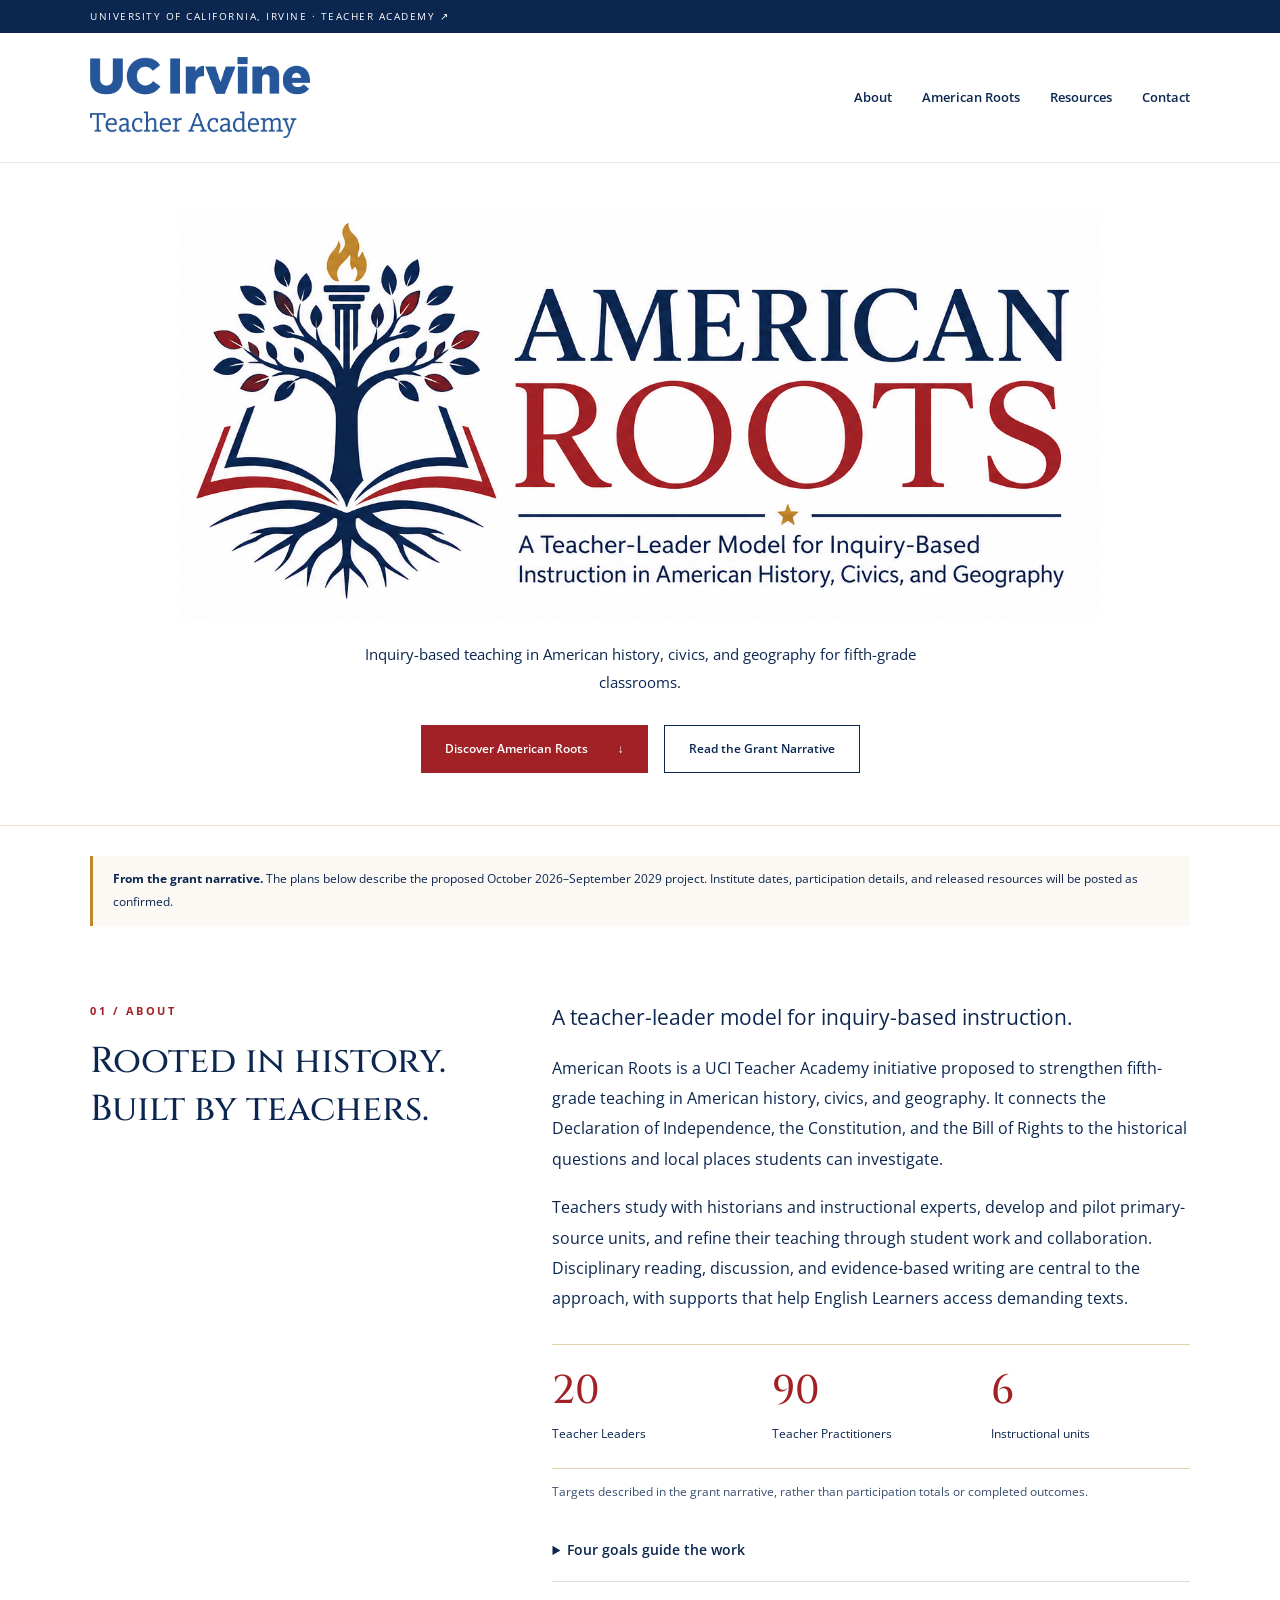
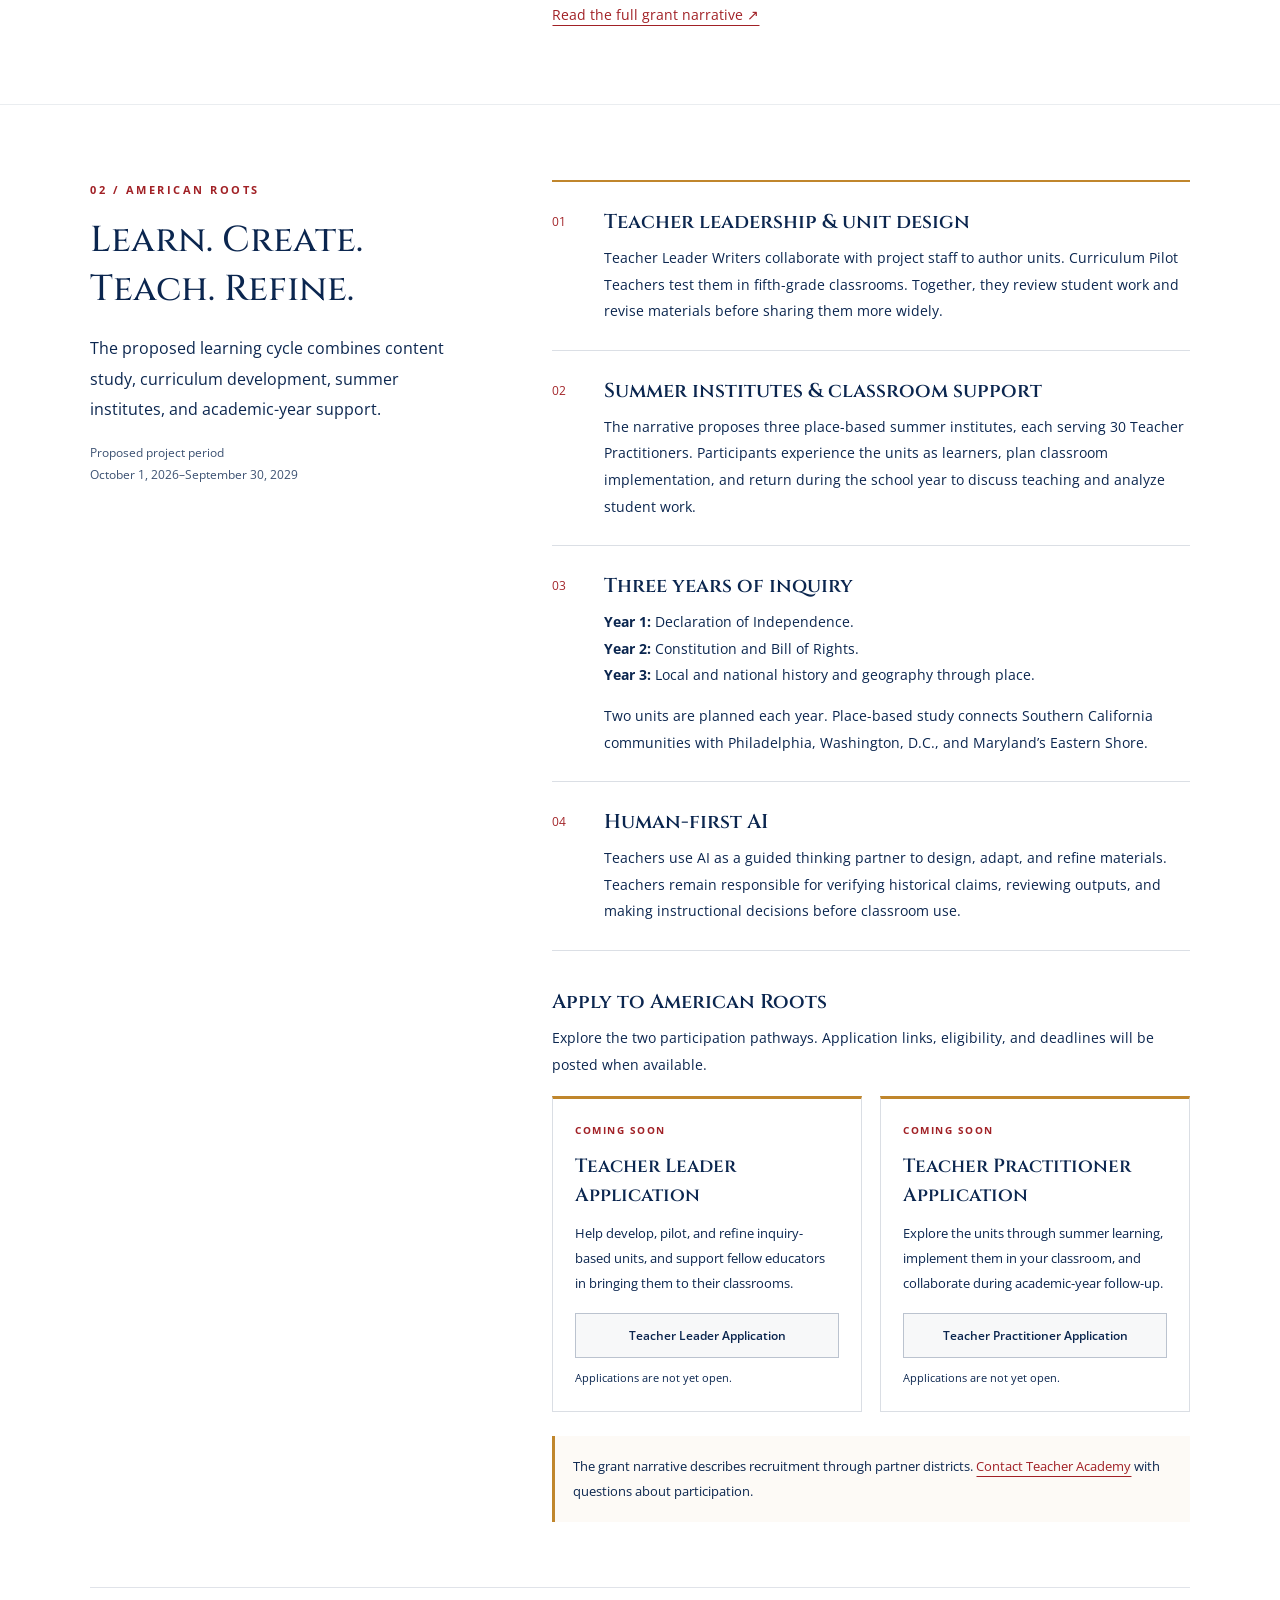
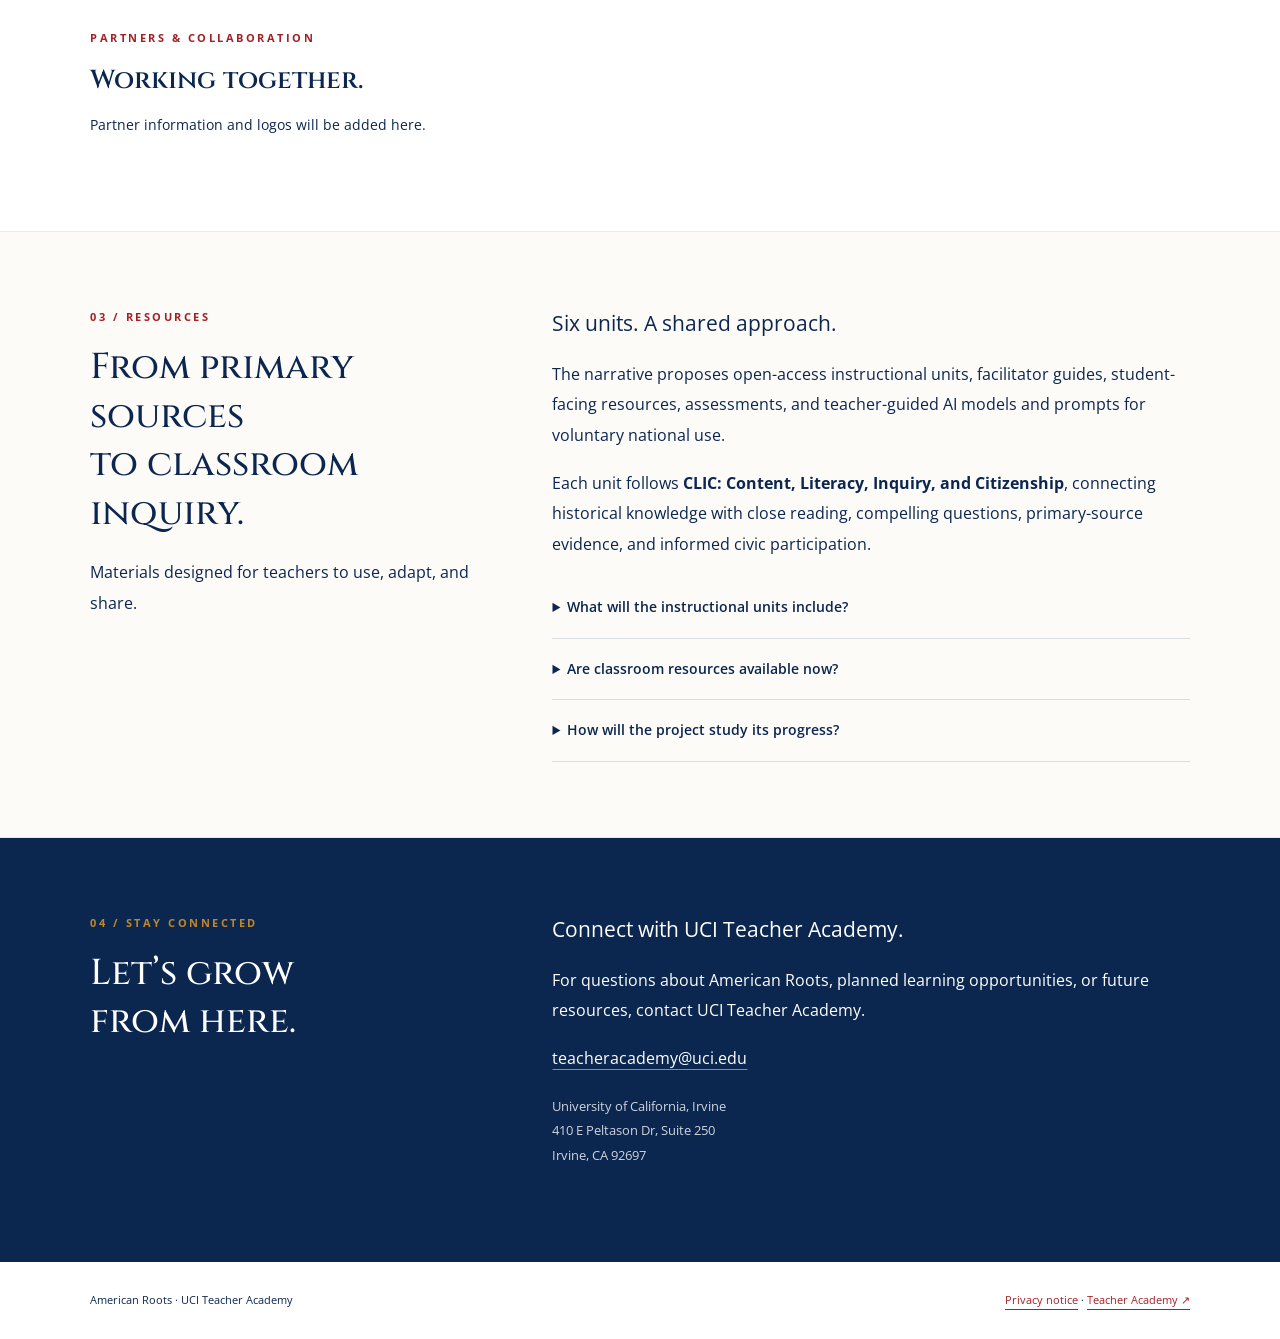
==== index.html @ db8b4ff0 "Add Teacher Leader and Teacher Practitioner application placeholders" ====
<!doctype html>
<html lang="en">
<head>
<meta charset="utf-8">
<meta name="viewport" content="width=device-width,initial-scale=1">
<meta name="description" content="American Roots: A Teacher-Leader Model for Inquiry-Based Instruction in American History, Civics, and Geography.">
<title>American Roots | UCI Teacher Academy</title>
<link rel="preconnect" href="https://fonts.googleapis.com">
<link rel="preconnect" href="https://fonts.gstatic.com" crossorigin>
<link href="https://fonts.googleapis.com/css2?family=Cinzel:wght@500;600;700&family=Open+Sans:wght@400;500;600;700&display=swap" rel="stylesheet">
<link rel="stylesheet" href="styles.css">
</head>
<body>
<a class="skip" href="#main">Skip to content</a>
<div class="institution"><div class="wrap"><a href="https://teacheracademy.uci.edu/">UNIVERSITY OF CALIFORNIA, IRVINE · TEACHER ACADEMY ↗</a></div></div>
<header><div class="wrap nav"><a class="academy-brand" href="https://teacheracademy.uci.edu/" aria-label="UC Irvine Teacher Academy home"><img src="uci-teacher-academy-logo.png" width="1258" height="463" alt="UC Irvine Teacher Academy"></a><nav aria-label="Main navigation"><a href="#about">About</a><a href="#program">American Roots</a><a href="#resources">Resources</a><a href="#contact">Contact</a></nav></div></header>
<main id="main">
<div class="hero"><div class="wrap hero-inner"><h1 class="sr-only">American Roots</h1><div class="hero-logo"><img src="american-roots-logo.png" width="1536" height="1024" alt="American Roots — A Teacher-Leader Model for Inquiry-Based Instruction in American History, Civics, and Geography" fetchpriority="high"></div><p class="hero-description">Inquiry-based teaching in American history, civics, and geography for fifth-grade classrooms.</p><div class="hero-actions"><a class="button" href="#about">Discover American Roots <span aria-hidden="true">↓</span></a><a class="button button-outline" href="american-roots-grant-narrative.pdf" target="_blank" rel="noopener" aria-label="Read the Grant Narrative (PDF, opens in a new tab)">Read the Grant Narrative</a></div></div></div>
<div class="wrap"><div class="notice"><strong>From the grant narrative.</strong> The plans below describe the proposed October 2026–September 2029 project. Institute dates, participation details, and released resources will be posted as confirmed.</div></div>
<section id="about"><div class="wrap section-grid">
<div><div class="eyebrow">01 / About</div><h2>Rooted in history.<br>Built by teachers.</h2></div>
<div><p class="lead">A teacher-leader model for inquiry-based instruction.</p>
<p>American Roots is a UCI Teacher Academy initiative proposed to strengthen fifth-grade teaching in American history, civics, and geography. It connects the Declaration of Independence, the Constitution, and the Bill of Rights to the historical questions and local places students can investigate.</p>
<p>Teachers study with historians and instructional experts, develop and pilot primary-source units, and refine their teaching through student work and collaboration. Disciplinary reading, discussion, and evidence-based writing are central to the approach, with supports that help English Learners access demanding texts.</p>
<div class="project-targets" aria-label="Proposed three-year project goals"><div><strong>20</strong><span>Teacher Leaders</span></div><div><strong>90</strong><span>Teacher Practitioners</span></div><div><strong>6</strong><span>Instructional units</span></div></div>
<p class="small-note">Targets described in the grant narrative, rather than participation totals or completed outcomes.</p>
<details><summary>Four goals guide the work</summary><ol class="goals"><li>Deepen teachers’ knowledge of founding principles and documents.</li><li>Build teachers’ capacity to direct and evaluate AI as a support for curriculum design.</li><li>Develop six inquiry-based, primary-source units for fifth-grade classrooms.</li><li>Build a sustained teacher-leader network for implementation, reflection, and improvement.</li></ol></details>
<a class="text-link" href="american-roots-grant-narrative.pdf" target="_blank" rel="noopener" aria-label="Read the full grant narrative (PDF, opens in a new tab)">Read the full grant narrative ↗</a>
</div></div></section>
<section id="program"><div class="wrap section-grid">
<div><div class="eyebrow">02 / American Roots</div><h2>Learn. Create.<br>Teach. Refine.</h2><p>The proposed learning cycle combines content study, curriculum development, summer institutes, and academic-year support.</p><p class="small-note">Proposed project period<br>October 1, 2026–September 30, 2029</p></div>
<div class="rows">
<div class="row"><span class="number">01</span><div><h3>Teacher leadership &amp; unit design</h3><p>Teacher Leader Writers collaborate with project staff to author units. Curriculum Pilot Teachers test them in fifth-grade classrooms. Together, they review student work and revise materials before sharing them more widely.</p></div></div>
<div class="row"><span class="number">02</span><div><h3>Summer institutes &amp; classroom support</h3><p>The narrative proposes three place-based summer institutes, each serving 30 Teacher Practitioners. Participants experience the units as learners, plan classroom implementation, and return during the school year to discuss teaching and analyze student work.</p></div></div>
<div class="row"><span class="number">03</span><div><h3>Three years of inquiry</h3><p><strong>Year 1:</strong> Declaration of Independence.<br><strong>Year 2:</strong> Constitution and Bill of Rights.<br><strong>Year 3:</strong> Local and national history and geography through place.</p><p class="row-followup">Two units are planned each year. Place-based study connects Southern California communities with Philadelphia, Washington, D.C., and Maryland’s Eastern Shore.</p></div></div>
<div class="row"><span class="number">04</span><div><h3>Human-first AI</h3><p>Teachers use AI as a guided thinking partner to design, adapt, and refine materials. Teachers remain responsible for verifying historical claims, reviewing outputs, and making instructional decisions before classroom use.</p></div></div>
<div class="applications" aria-labelledby="applications-heading">
<h3 id="applications-heading">Apply to American Roots</h3>
<p class="applications-intro">Explore the two participation pathways. Application links, eligibility, and deadlines will be posted when available.</p>
<div class="application-grid">
<article class="application-card"><span class="application-status">Coming soon</span><h4>Teacher Leader Application</h4><p>Help develop, pilot, and refine inquiry-based units, and support fellow educators in bringing them to their classrooms.</p><button type="button" disabled>Teacher Leader Application</button><p class="application-note">Applications are not yet open.</p></article>
<article class="application-card"><span class="application-status">Coming soon</span><h4>Teacher Practitioner Application</h4><p>Explore the units through summer learning, implement them in your classroom, and collaborate during academic-year follow-up.</p><button type="button" disabled>Teacher Practitioner Application</button><p class="application-note">Applications are not yet open.</p></article>
</div><p class="participation-note">The grant narrative describes recruitment through partner districts. <a href="#contact">Contact Teacher Academy</a> with questions about participation.</p>
</div>
</div></div>
<div class="wrap team-area"><div class="eyebrow">Partners &amp; Collaboration</div><h3>Working together.</h3><p class="team-intro">Partner information and logos will be added here.</p></div>
</section>
<section id="resources" class="resources"><div class="wrap section-grid">
<div><div class="eyebrow">03 / Resources</div><h2>From primary sources<br>to classroom inquiry.</h2><p>Materials designed for teachers to use, adapt, and share.</p></div>
<div><p class="lead">Six units. A shared approach.</p><p>The narrative proposes open-access instructional units, facilitator guides, student-facing resources, assessments, and teacher-guided AI models and prompts for voluntary national use.</p><p>Each unit follows <strong>CLIC: Content, Literacy, Inquiry, and Citizenship</strong>, connecting historical knowledge with close reading, compelling questions, primary-source evidence, and informed civic participation.</p>
<details><summary>What will the instructional units include?</summary><p>Units are planned to combine founding documents, maps, literature, and other primary sources. Students investigate essential questions and develop evidence-based arguments. Classroom piloting and student-work review will inform revisions before release.</p></details>
<details><summary>Are classroom resources available now?</summary><p>American Roots units and facilitator materials have not been posted on this website yet. The <a href="american-roots-grant-narrative.pdf" target="_blank" rel="noopener">grant narrative (PDF, opens in a new tab)</a> describes the planned materials and their development.</p></details>
<details><summary>How will the project study its progress?</summary><p>The proposed evaluation combines teacher content-knowledge assessments, curriculum reviews, student-work analysis, implementation documentation, and teacher reflections. Findings are intended to guide improvements across each annual cycle.</p></details>
</div></div></section>
<section id="contact" class="contact"><div class="wrap section-grid"><div><div class="eyebrow">04 / Stay connected</div><h2>Let’s grow<br>from here.</h2></div><div><p class="lead">Connect with UCI Teacher Academy.</p><p>For questions about American Roots, planned learning opportunities, or future resources, contact UCI Teacher Academy.</p><a href="mailto:teacheracademy@uci.edu">teacheracademy@uci.edu</a><p class="address">University of California, Irvine<br>410 E Peltason Dr, Suite 250<br>Irvine, CA 92697</p></div></div></section>
</main><footer><div class="wrap footer-row"><span>American Roots · UCI Teacher Academy</span><span><a href="https://uci.edu/privacy/index.php">Privacy notice</a> · <a href="https://teacheracademy.uci.edu/">Teacher Academy ↗</a></span></div></footer>
</body></html>
---- styles.css ----
:root {
  --navy: #0b264f;
  --crimson: #a12126;
  --gold: #c0862c;
  --white: #fff;
  --serif: 'Cinzel', Georgia, serif;
  --sans: 'Open Sans', 'Segoe UI', sans-serif;
}
* { box-sizing: border-box; }
html { scroll-behavior: smooth; scroll-padding-top: 24px; }
body { margin: 0; color: var(--navy); background: var(--white); font: 16px/1.9 var(--sans); }
a { color: var(--crimson); text-underline-offset: 5px; }
a:hover { text-decoration-thickness: 2px; }
a:focus-visible, summary:focus-visible { outline: 3px solid var(--gold); outline-offset: 5px; }
.skip { position: absolute; top: -100px; padding: 12px; background: white; z-index: 10; }
.skip:focus { top: 0; }
.wrap { width: min(1100px, calc(100% - 64px)); margin: auto; }
.institution { background: var(--navy); padding: 7px 0; font-size: 10px; letter-spacing: 1.5px; }
.institution a { color: white; text-decoration: none; }
header { border-bottom: 1px solid #0b264f1a; }
.nav { display: flex; justify-content: space-between; align-items: center; gap: 36px; padding: 24px 0; }
.brand { font: 600 25px/1.25 var(--serif); text-decoration: none; color: var(--navy); }
.brand span { display: block; font: 11px/2 var(--sans); letter-spacing: 2px; text-transform: uppercase; }
nav { display: flex; gap: 30px; }
nav a { color: var(--navy); text-decoration: none; font-size: 13px; font-weight: 600; }
nav a:hover { color: var(--crimson); }
.hero { border-bottom: 1px solid #c0862c40; background: linear-gradient(180deg, white 55%, #c0862c09); }
.hero-inner { text-align: center; padding: 32px 0 52px; }
.eyebrow { color: var(--crimson); font-size: 11px; letter-spacing: 2.5px; text-transform: uppercase; font-weight: 700; }
h1 { font: 500 clamp(40px, 6vw, 76px)/1.2 var(--serif); letter-spacing: 1px; margin: 20px 0; }
.hero-rule { width: 75px; height: 3px; background: var(--gold); margin: 25px auto; }
.intro { font: italic 28px/1.4 Georgia, serif; color: var(--crimson); margin: 0 0 14px; }
.hero-description { font-size: 15px; margin: 0 auto; max-width: 560px; }
.button { display: inline-flex; align-items: center; gap: 30px; margin-top: 28px; padding: 12px 24px; background: var(--crimson); color: white; text-decoration: none; font-size: 12px; font-weight: 600; }
.button:hover { background: var(--navy); }
.notice { border-left: 3px solid var(--gold); background: #c0862c0c; padding: 12px 20px; font-size: 12px; margin: 30px 0 0; }
section { padding: 75px 0; border-bottom: 1px solid #0b264f15; }
.section-grid { display: grid; grid-template-columns: .9fr 1.5fr; gap: 80px; }
h2 { font: 500 36px/1.35 var(--serif); margin: 15px 0 20px; }
h3 { font: 600 20px/1.5 var(--serif); margin: 0 0 8px; }
p { margin: 0 0 18px; }
.lead { font-size: 21px; line-height: 1.6; }
.muted { opacity: .8; }
.rows { border-top: 2px solid var(--gold); }
.row { display: grid; grid-template-columns: 32px 1fr; gap: 20px; padding: 25px 0; border-bottom: 1px solid #0b264f25; }
.number { color: var(--crimson); font-size: 12px; padding-top: 4px; }
.row p { margin: 0; font-size: 14px; }
.resources { background: #c0862c08; }
details { border-bottom: 1px solid #0b264f25; padding: 17px 0; }
summary { cursor: pointer; font-size: 14px; font-weight: 600; }
details p { font-size: 14px; margin: 14px 0 0; }
.contact { background: var(--navy); color: white; }
.contact .eyebrow { color: var(--gold); }
.contact a { color: white; text-decoration-color: var(--gold); }
.address { margin-top: 20px; font-size: 13px; opacity: .8; }
footer { padding: 28px 0; font-size: 11px; }
.footer-row { display: flex; justify-content: space-between; gap: 20px; }
@media (max-width: 760px) {
  .wrap { width: calc(100% - 36px); }
  .nav { flex-direction: column; align-items: flex-start; gap: 20px; padding: 20px 0; }
  nav { gap: 20px; flex-wrap: wrap; }
  nav a { font-size: 12px; }
  .hero-inner { padding: 28px 0 38px; }
  h1 { font-size: clamp(32px, 8.5vw, 58px); }
  .intro { font-size: 23px; }
  .section-grid { grid-template-columns: 1fr; gap: 25px; }
  section { padding: 48px 0; }
  h2 { font-size: 29px; }
  .footer-row { flex-direction: column; gap: 8px; }
  .institution { font-size: 8px; letter-spacing: 1px; }
}
@media (prefers-reduced-motion: reduce) { html { scroll-behavior: auto; } }

/* Display the supplied artwork intact; frame its surrounding white space. */
.hero { background: var(--white); }
.hero-logo { position: relative; width: min(100%, 920px); aspect-ratio: 1360 / 610; overflow: hidden; margin: 12px auto 20px; }
.hero-logo img { position: absolute; width: 112.9412%; max-width: none; height: auto; left: -7.3529%; top: -31.1475%; }
.sr-only { position: absolute; width: 1px; height: 1px; padding: 0; margin: -1px; overflow: hidden; clip-path: inset(50%); white-space: nowrap; border: 0; }
@media (max-width: 760px) {
  .hero-logo { width: 100%; margin: 18px auto 24px; }
  .hero-description { font-size: 14px; max-width: 34em; }
}

.academy-brand { display: block; flex-shrink: 0; line-height: 0; }
.academy-brand img { display: block; width: 220px; max-width: 100%; height: auto; }
@media (max-width: 760px) {
  .academy-brand img { width: 190px; }
}

.hero-actions { display: flex; flex-wrap: wrap; justify-content: center; align-items: stretch; gap: 16px; margin-top: 28px; }
.hero-actions .button { margin-top: 0; }
.button-outline { background: white; color: var(--navy); border: 1px solid var(--navy); gap: 12px; }
.button-outline:hover { background: var(--navy); color: white; }
.pdf-label { font-size: 10px; font-weight: 400; }
@media (max-width: 540px) {
  .hero-actions { flex-direction: column; align-items: center; }
  .hero-actions .button { justify-content: center; max-width: 100%; flex-wrap: wrap; gap: 8px; }
}

.project-targets { display: grid; grid-template-columns: repeat(3, 1fr); gap: 20px; margin: 30px 0 12px; padding: 22px 0; border-block: 1px solid #c0862c60; }
.project-targets strong { display: block; font: 500 40px/1.2 var(--serif); color: var(--crimson); }
.project-targets span { display: block; font-size: 12px; margin-top: 8px; }
.small-note { font-size: 12px; line-height: 1.8; opacity: .8; }
.goals { padding-left: 22px; font-size: 14px; }
.goals li { padding: 5px 0; }
.text-link { display: inline-block; margin-top: 20px; font-size: 14px; }
.row .row-followup { margin-top: 14px; }
.participation-note { font-size: 13px; margin: 24px 0 0; padding: 18px; border-left: 3px solid var(--gold); background: #c0862c0a; }
.team-area { margin-top: 65px; padding-top: 40px; border-top: 1px solid #0b264f20; }
.team-area h3 { margin: 12px 0; font-size: 26px; }
.team-intro { max-width: 700px; font-size: 14px; }
.team-grid { display: grid; grid-template-columns: repeat(3, 1fr); gap: 24px 32px; margin: 28px 0; }
.team-grid div { padding-top: 14px; border-top: 2px solid #c0862c60; }
.team-grid dt { font-size: 14px; font-weight: 700; }
.team-grid dd { font-size: 12px; line-height: 1.7; margin: 6px 0 0; }
@media (max-width: 760px) { .team-grid { grid-template-columns: repeat(2, 1fr); } }
@media (max-width: 440px) { .team-grid { grid-template-columns: 1fr; } .project-targets { gap: 12px; } .project-targets span { font-size: 11px; } }

.applications { margin-top: 36px; }
.applications-intro { font-size: 14px; }
.application-grid { display: grid; grid-template-columns: repeat(2, minmax(0, 1fr)); gap: 18px; }
.application-card { border: 1px solid #0b264f25; border-top: 3px solid var(--gold); padding: 22px; display: flex; flex-direction: column; }
.application-status { color: var(--crimson); font-size: 10px; font-weight: 700; letter-spacing: 1.5px; text-transform: uppercase; }
.application-card h4 { font: 600 19px/1.5 var(--serif); margin: 12px 0; }
.application-card p { font-size: 13px; }
.application-card button { margin-top: auto; padding: 12px 14px; border: 1px solid #0b264f40; background: #0b264f08; color: var(--navy); font: 600 12px/1.6 var(--sans); cursor: not-allowed; }
.application-card .application-note { font-size: 11px; margin: 10px 0 0; }
@media (max-width: 1000px) { .application-grid { grid-template-columns: 1fr; } }
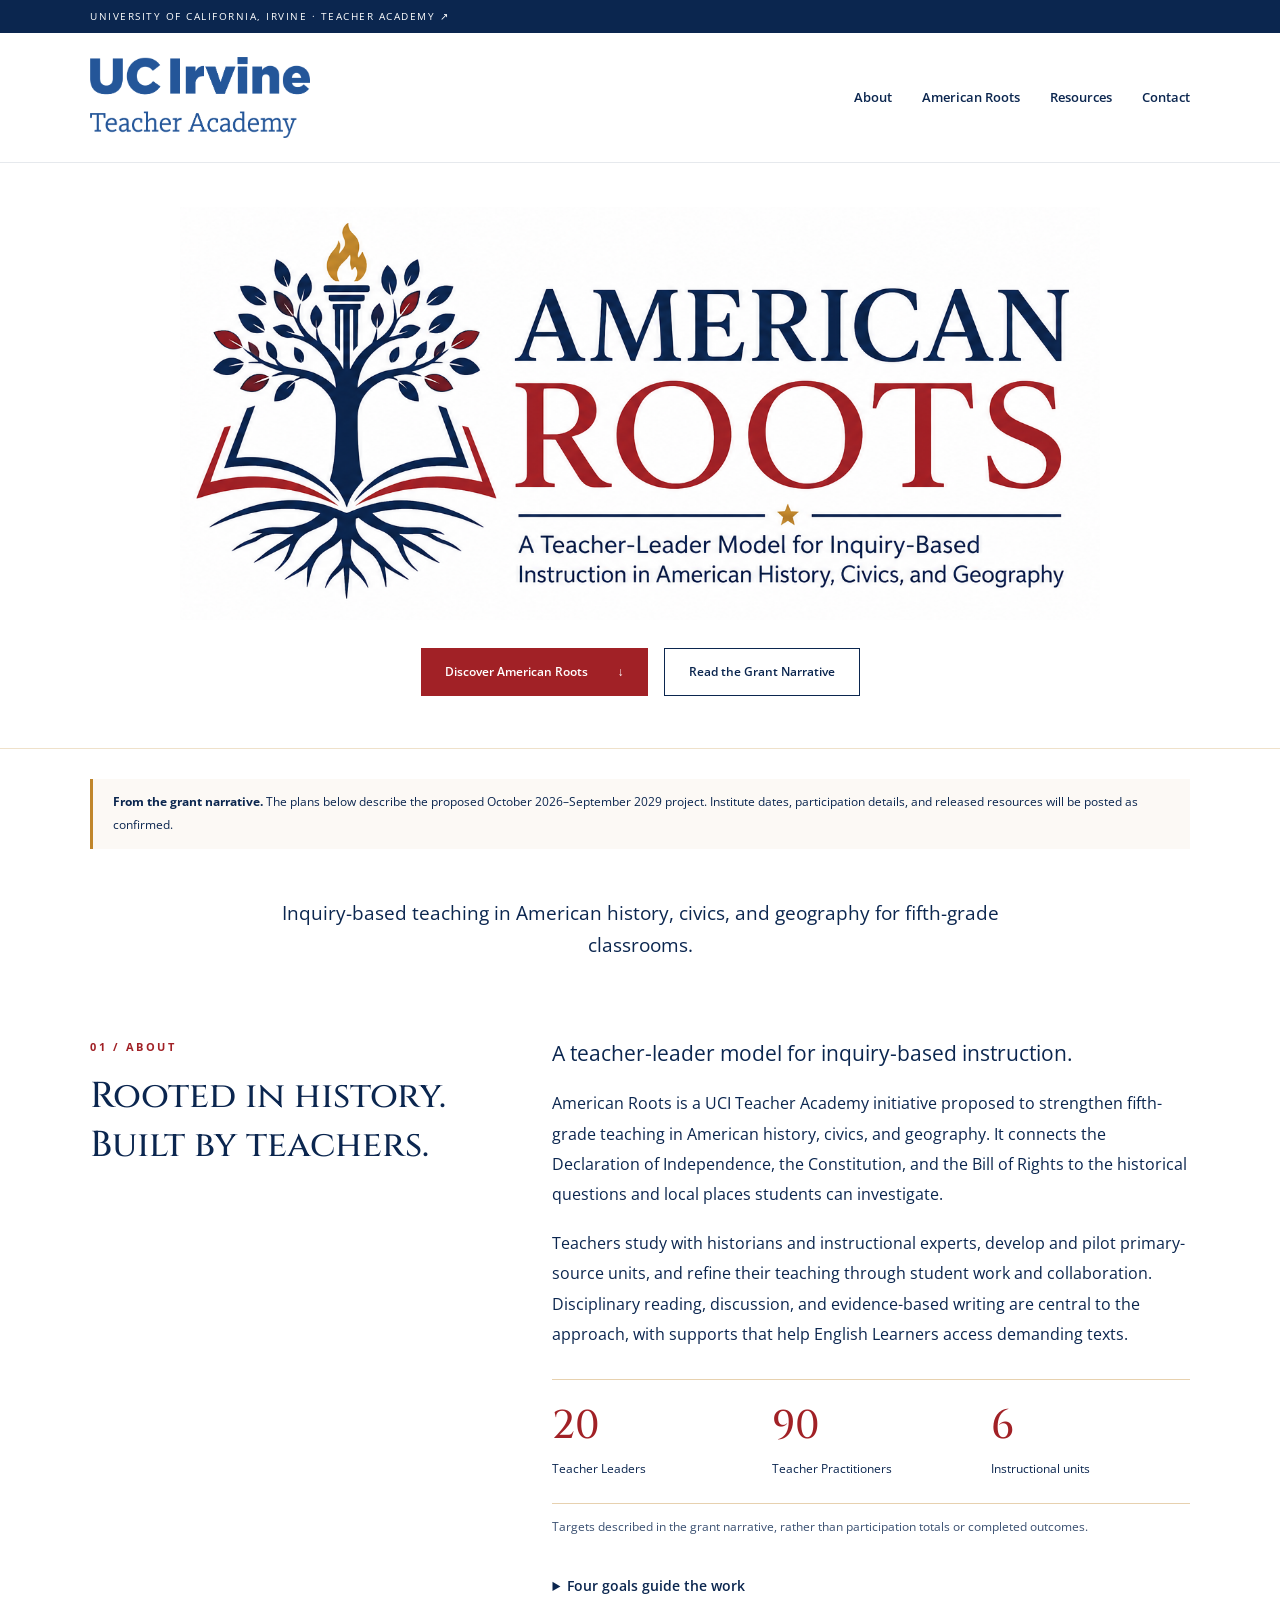
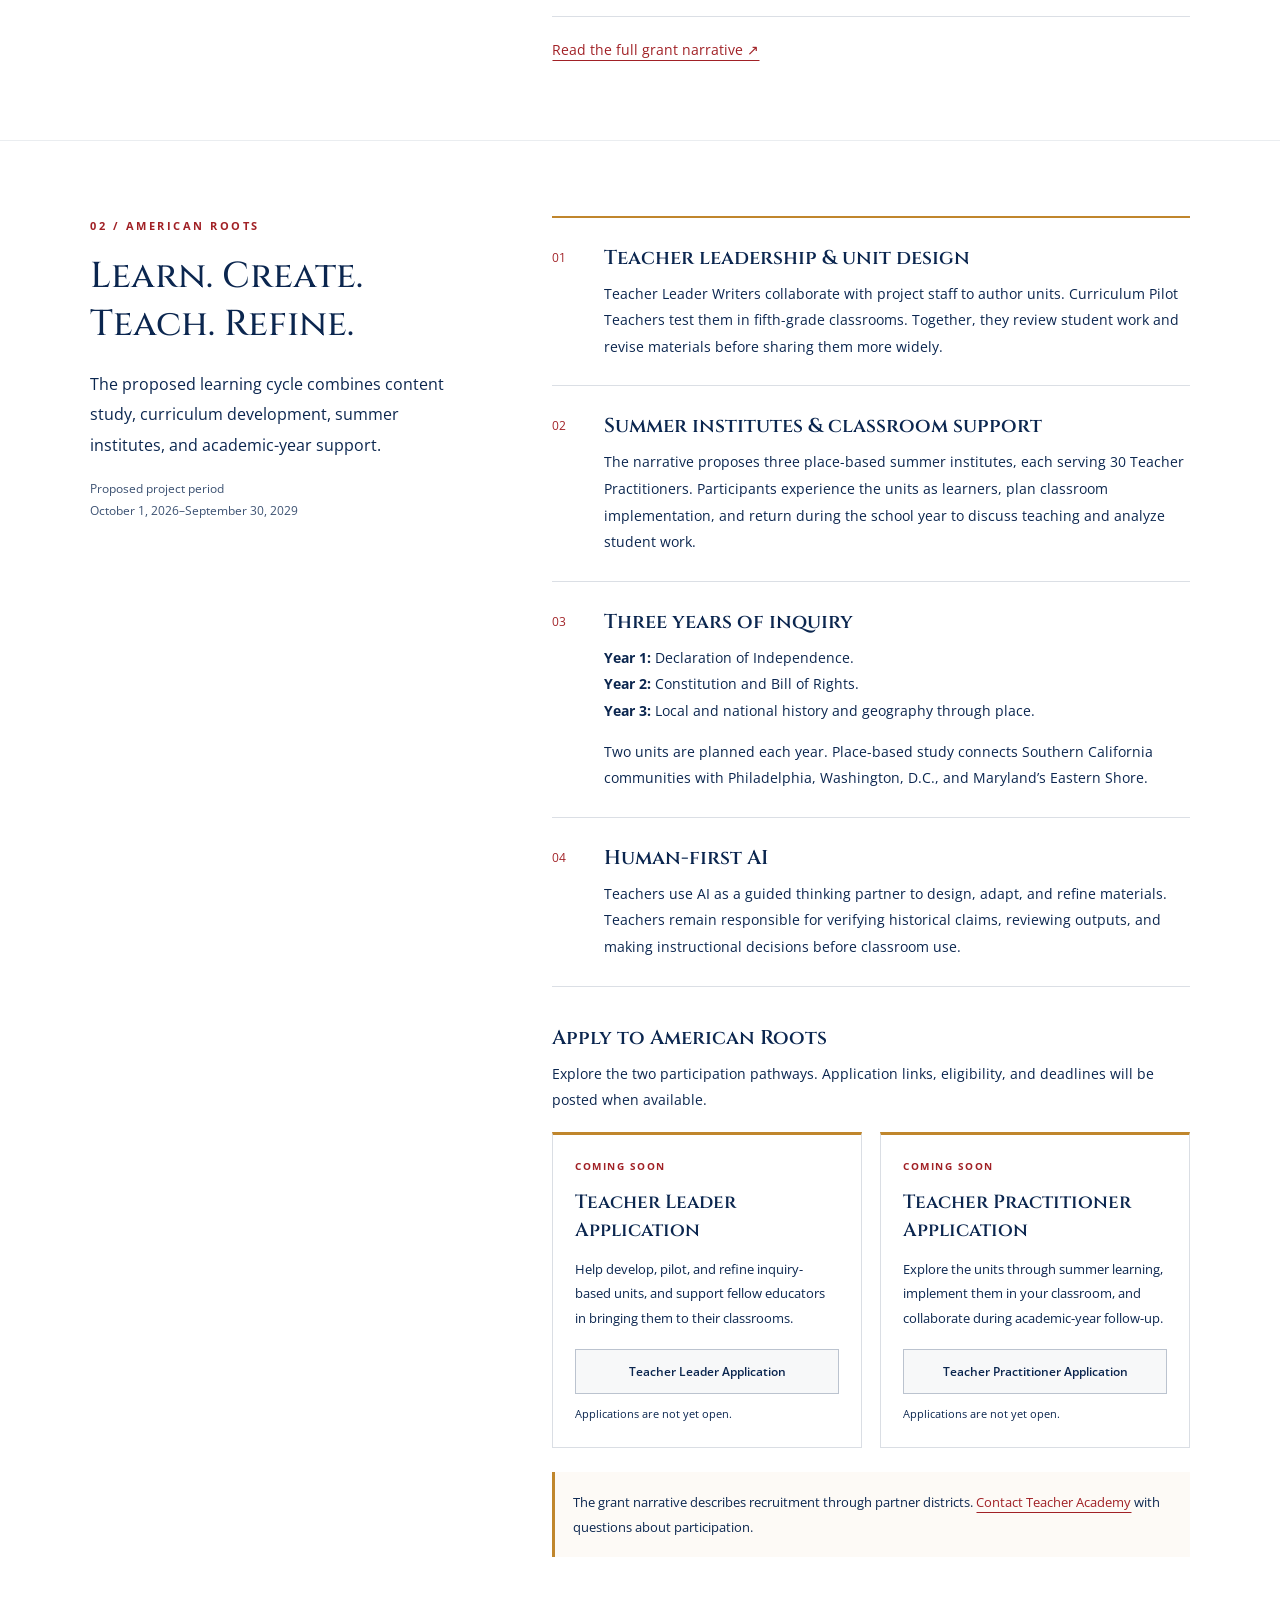
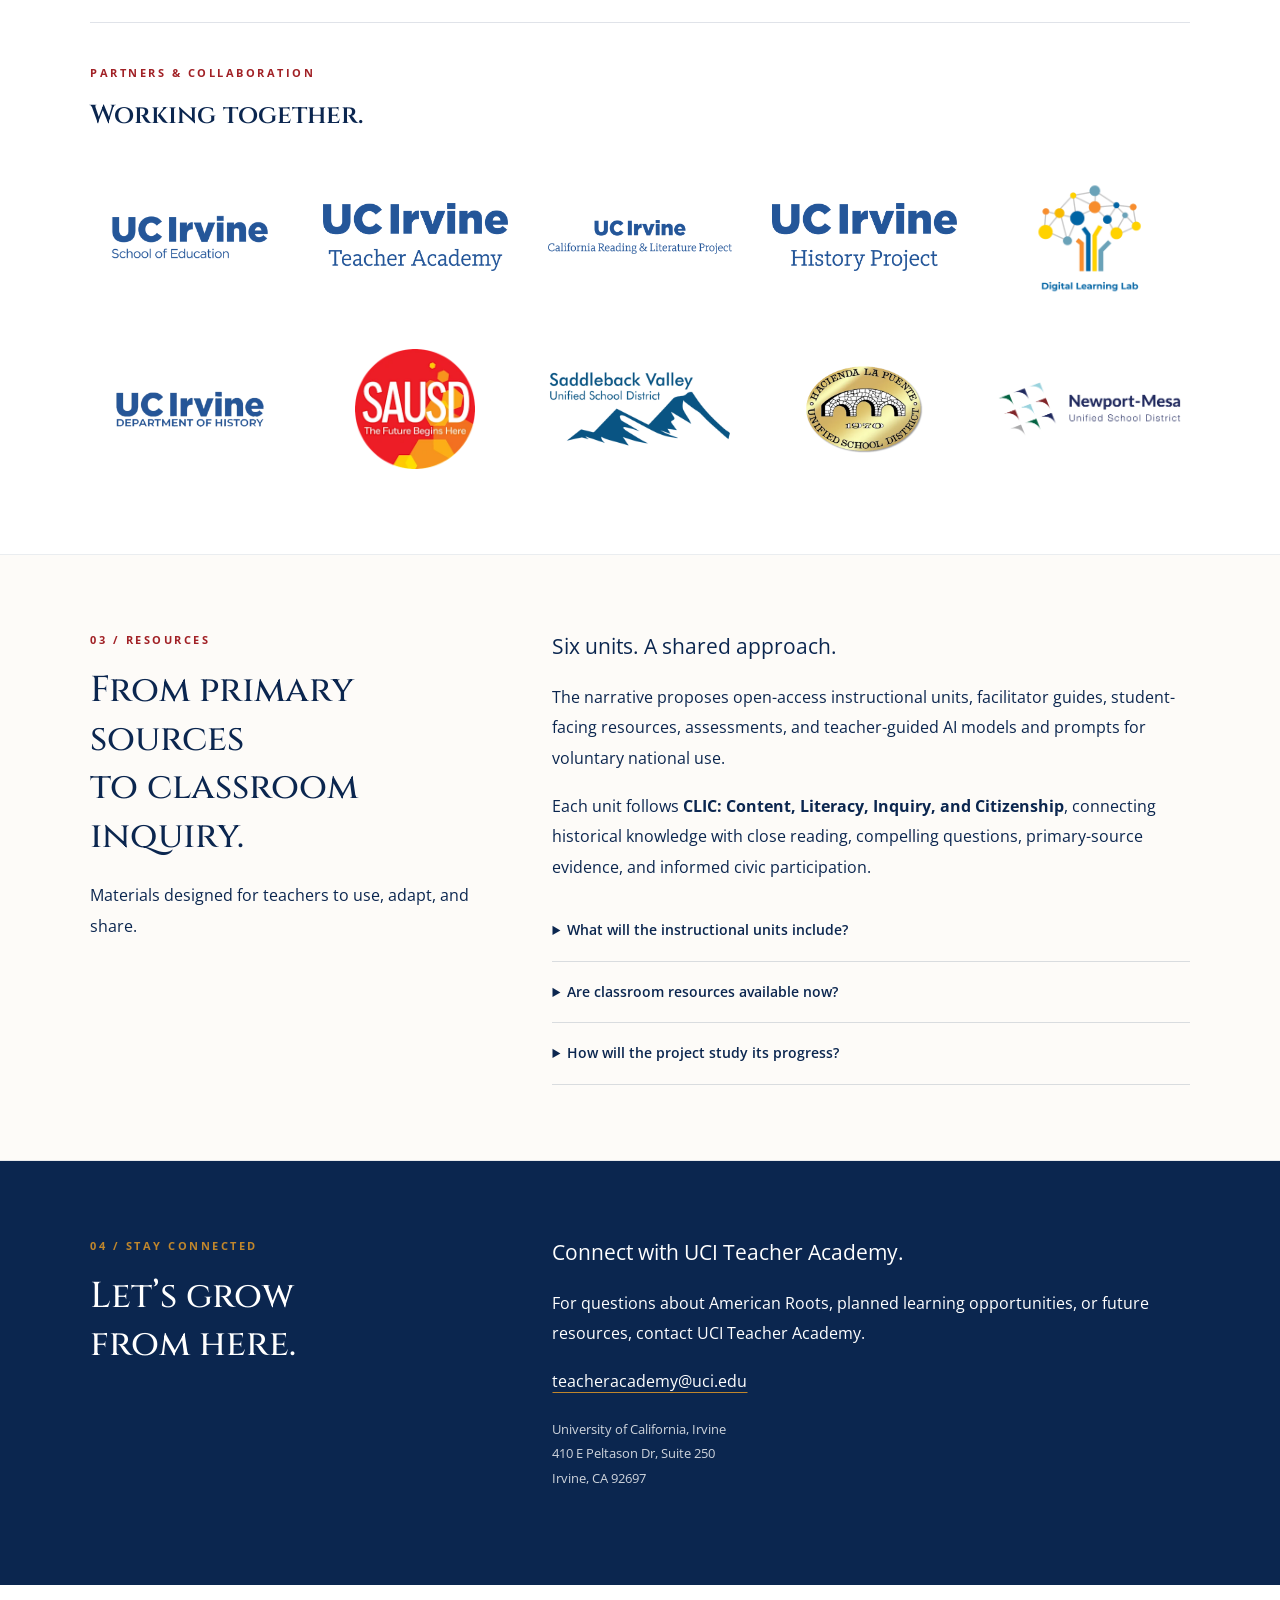
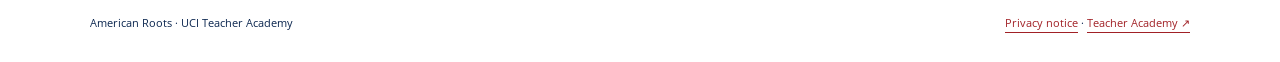
==== commit ebb98588: "Add ordered partner logos and homepage links opening in new tabs" ====
--- a/index.html
+++ b/index.html
@@ -12,11 +12,12 @@
 </head>
 <body>
 <a class="skip" href="#main">Skip to content</a>
-<div class="institution"><div class="wrap"><a href="https://teacheracademy.uci.edu/">UNIVERSITY OF CALIFORNIA, IRVINE · TEACHER ACADEMY ↗</a></div></div>
-<header><div class="wrap nav"><a class="academy-brand" href="https://teacheracademy.uci.edu/" aria-label="UC Irvine Teacher Academy home"><img src="uci-teacher-academy-logo.png" width="1258" height="463" alt="UC Irvine Teacher Academy"></a><nav aria-label="Main navigation"><a href="#about">About</a><a href="#program">American Roots</a><a href="#resources">Resources</a><a href="#contact">Contact</a></nav></div></header>
+<div class="institution"><div class="wrap"><a href="https://teacheracademy.uci.edu/" target="_blank" rel="noopener noreferrer">UNIVERSITY OF CALIFORNIA, IRVINE · TEACHER ACADEMY ↗</a></div></div>
+<header><div class="wrap nav"><a class="academy-brand" href="https://teacheracademy.uci.edu/" aria-label="UC Irvine Teacher Academy home" target="_blank" rel="noopener noreferrer"><img src="uci-teacher-academy-logo.png" width="1258" height="463" alt="UC Irvine Teacher Academy"></a><nav aria-label="Main navigation"><a href="#about">About</a><a href="#program">American Roots</a><a href="#resources">Resources</a><a href="#contact">Contact</a></nav></div></header>
 <main id="main">
-<div class="hero"><div class="wrap hero-inner"><h1 class="sr-only">American Roots</h1><div class="hero-logo"><img src="american-roots-logo.png" width="1536" height="1024" alt="American Roots — A Teacher-Leader Model for Inquiry-Based Instruction in American History, Civics, and Geography" fetchpriority="high"></div><p class="hero-description">Inquiry-based teaching in American history, civics, and geography for fifth-grade classrooms.</p><div class="hero-actions"><a class="button" href="#about">Discover American Roots <span aria-hidden="true">↓</span></a><a class="button button-outline" href="american-roots-grant-narrative.pdf" target="_blank" rel="noopener" aria-label="Read the Grant Narrative (PDF, opens in a new tab)">Read the Grant Narrative</a></div></div></div>
+<div class="hero"><div class="wrap hero-inner"><h1 class="sr-only">American Roots</h1><div class="hero-logo"><img src="american-roots-logo.png" width="1536" height="1024" alt="American Roots — A Teacher-Leader Model for Inquiry-Based Instruction in American History, Civics, and Geography" fetchpriority="high"></div><div class="hero-actions"><a class="button" href="#about">Discover American Roots <span aria-hidden="true">↓</span></a><a class="button button-outline" href="american-roots-grant-narrative.pdf" target="_blank" rel="noopener" aria-label="Read the Grant Narrative (PDF, opens in a new tab)">Read the Grant Narrative</a></div></div></div>
 <div class="wrap"><div class="notice"><strong>From the grant narrative.</strong> The plans below describe the proposed October 2026–September 2029 project. Institute dates, participation details, and released resources will be posted as confirmed.</div></div>
+<div class="wrap about-introduction"><p>Inquiry-based teaching in American history, civics, and geography for fifth-grade classrooms.</p></div>
 <section id="about"><div class="wrap section-grid">
 <div><div class="eyebrow">01 / About</div><h2>Rooted in history.<br>Built by teachers.</h2></div>
 <div><p class="lead">A teacher-leader model for inquiry-based instruction.</p>
@@ -43,7 +44,7 @@
 </div><p class="participation-note">The grant narrative describes recruitment through partner districts. <a href="#contact">Contact Teacher Academy</a> with questions about participation.</p>
 </div>
 </div></div>
-<div class="wrap team-area"><div class="eyebrow">Partners &amp; Collaboration</div><h3>Working together.</h3><p class="team-intro">Partner information and logos will be added here.</p></div>
+<div class="wrap team-area" id="partners"><div class="eyebrow">Partners &amp; Collaboration</div><h3>Working together.</h3><ul class="partner-grid" aria-label="Partners and collaborators"><li><a class="partner-link" href="https://education.uci.edu/" target="_blank" rel="noopener noreferrer"><div class="partner-logo partner-wordmark"><img src="uci-school-of-education.png" alt="UC Irvine School of Education" loading="lazy"></div></a></li><li><a class="partner-link" href="https://teacheracademy.uci.edu/" target="_blank" rel="noopener noreferrer"><div class="partner-logo "><img src="teacher-academy.png" alt="UC Irvine Teacher Academy" loading="lazy"></div></a></li><li><a class="partner-link" href="https://sites.uci.edu/ucicrlp/" target="_blank" rel="noopener noreferrer"><div class="partner-logo "><img src="california-reading-literature-project.png" alt="California Reading and Literature Project" loading="lazy"></div></a></li><li><a class="partner-link" href="https://historyproject.uci.edu/" target="_blank" rel="noopener noreferrer"><div class="partner-logo "><img src="history-project.png" alt="UC Irvine History Project" loading="lazy"></div></a></li><li><a class="partner-link" href="https://www.digitallearninglab.org/" target="_blank" rel="noopener noreferrer"><div class="partner-logo "><img src="digital-learning-lab.png" alt="Digital Learning Lab" loading="lazy"></div></a></li><li><a class="partner-link" href="https://www.humanities.uci.edu/history" target="_blank" rel="noopener noreferrer"><div class="partner-logo partner-wordmark"><img src="department-of-history.png" alt="UC Irvine Department of History" loading="lazy"></div></a></li><li><a class="partner-link" href="https://www.sausd.us/" target="_blank" rel="noopener noreferrer"><div class="partner-logo "><img src="santa-ana-unified.png" alt="Santa Ana Unified School District" loading="lazy"></div></a></li><li><a class="partner-link" href="https://www.svusd.org/" target="_blank" rel="noopener noreferrer"><div class="partner-logo "><img src="saddleback-valley-unified.png" alt="Saddleback Valley Unified School District" loading="lazy"></div></a></li><li><a class="partner-link" href="https://www.hlpschools.org/" target="_blank" rel="noopener noreferrer"><div class="partner-logo "><img src="hacienda-la-puente-unified.png" alt="Hacienda La Puente Unified School District" loading="lazy"></div></a></li><li><a class="partner-link" href="https://web.nmusd.us/" target="_blank" rel="noopener noreferrer"><div class="partner-logo "><img src="newport-mesa-unified.png" alt="Newport-Mesa Unified School District" loading="lazy"></div></a></li></ul></div>
 </section>
 <section id="resources" class="resources"><div class="wrap section-grid">
 <div><div class="eyebrow">03 / Resources</div><h2>From primary sources<br>to classroom inquiry.</h2><p>Materials designed for teachers to use, adapt, and share.</p></div>
@@ -53,5 +54,5 @@
 <details><summary>How will the project study its progress?</summary><p>The proposed evaluation combines teacher content-knowledge assessments, curriculum reviews, student-work analysis, implementation documentation, and teacher reflections. Findings are intended to guide improvements across each annual cycle.</p></details>
 </div></div></section>
 <section id="contact" class="contact"><div class="wrap section-grid"><div><div class="eyebrow">04 / Stay connected</div><h2>Let’s grow<br>from here.</h2></div><div><p class="lead">Connect with UCI Teacher Academy.</p><p>For questions about American Roots, planned learning opportunities, or future resources, contact UCI Teacher Academy.</p><a href="mailto:teacheracademy@uci.edu">teacheracademy@uci.edu</a><p class="address">University of California, Irvine<br>410 E Peltason Dr, Suite 250<br>Irvine, CA 92697</p></div></div></section>
-</main><footer><div class="wrap footer-row"><span>American Roots · UCI Teacher Academy</span><span><a href="https://uci.edu/privacy/index.php">Privacy notice</a> · <a href="https://teacheracademy.uci.edu/">Teacher Academy ↗</a></span></div></footer>
+</main><footer><div class="wrap footer-row"><span>American Roots · UCI Teacher Academy</span><span><a href="https://uci.edu/privacy/index.php" target="_blank" rel="noopener noreferrer">Privacy notice</a> · <a href="https://teacheracademy.uci.edu/" target="_blank" rel="noopener noreferrer">Teacher Academy ↗</a></span></div></footer>
 </body></html>
--- a/styles.css
+++ b/styles.css
@@ -126,3 +126,20 @@
 .application-card button { margin-top: auto; padding: 12px 14px; border: 1px solid #0b264f40; background: #0b264f08; color: var(--navy); font: 600 12px/1.6 var(--sans); cursor: not-allowed; }
 .application-card .application-note { font-size: 11px; margin: 10px 0 0; }
 @media (max-width: 1000px) { .application-grid { grid-template-columns: 1fr; } }
+
+.about-introduction { padding-top: 48px; text-align: center; }
+.about-introduction p { max-width: 800px; margin: 0 auto; font-size: 19px; line-height: 1.7; }
+@media (max-width: 760px) { .about-introduction { padding-top: 32px; } .about-introduction p { font-size: 17px; } }
+
+.partner-grid { display: grid; grid-template-columns: repeat(5, minmax(0, 1fr)); gap: 32px 24px; padding: 0; margin: 32px 0 0; list-style: none; }
+.partner-grid li { min-width: 0; text-align: center; }
+.partner-logo { height: 140px; display: flex; align-items: center; justify-content: center; overflow: hidden; padding: 8px; background: white; }
+.partner-logo img { display: block; width: 100%; height: 120px; object-fit: contain; }
+.partner-wordmark img { transform: scale(1.3); }
+.partner-grid li > span { display: block; margin-top: 16px; font-size: 11px; line-height: 1.7; }
+@media (max-width: 1000px) { .partner-grid { grid-template-columns: repeat(3, minmax(0, 1fr)); } }
+@media (max-width: 600px) { .partner-grid { grid-template-columns: repeat(2, minmax(0, 1fr)); gap: 24px 18px; } }
+
+.partner-link { display: block; border-radius: 3px; }
+.partner-link:hover { box-shadow: 0 0 0 1px #c0862c70; }
+.partner-link:focus-visible { outline: 3px solid var(--gold); outline-offset: 4px; }
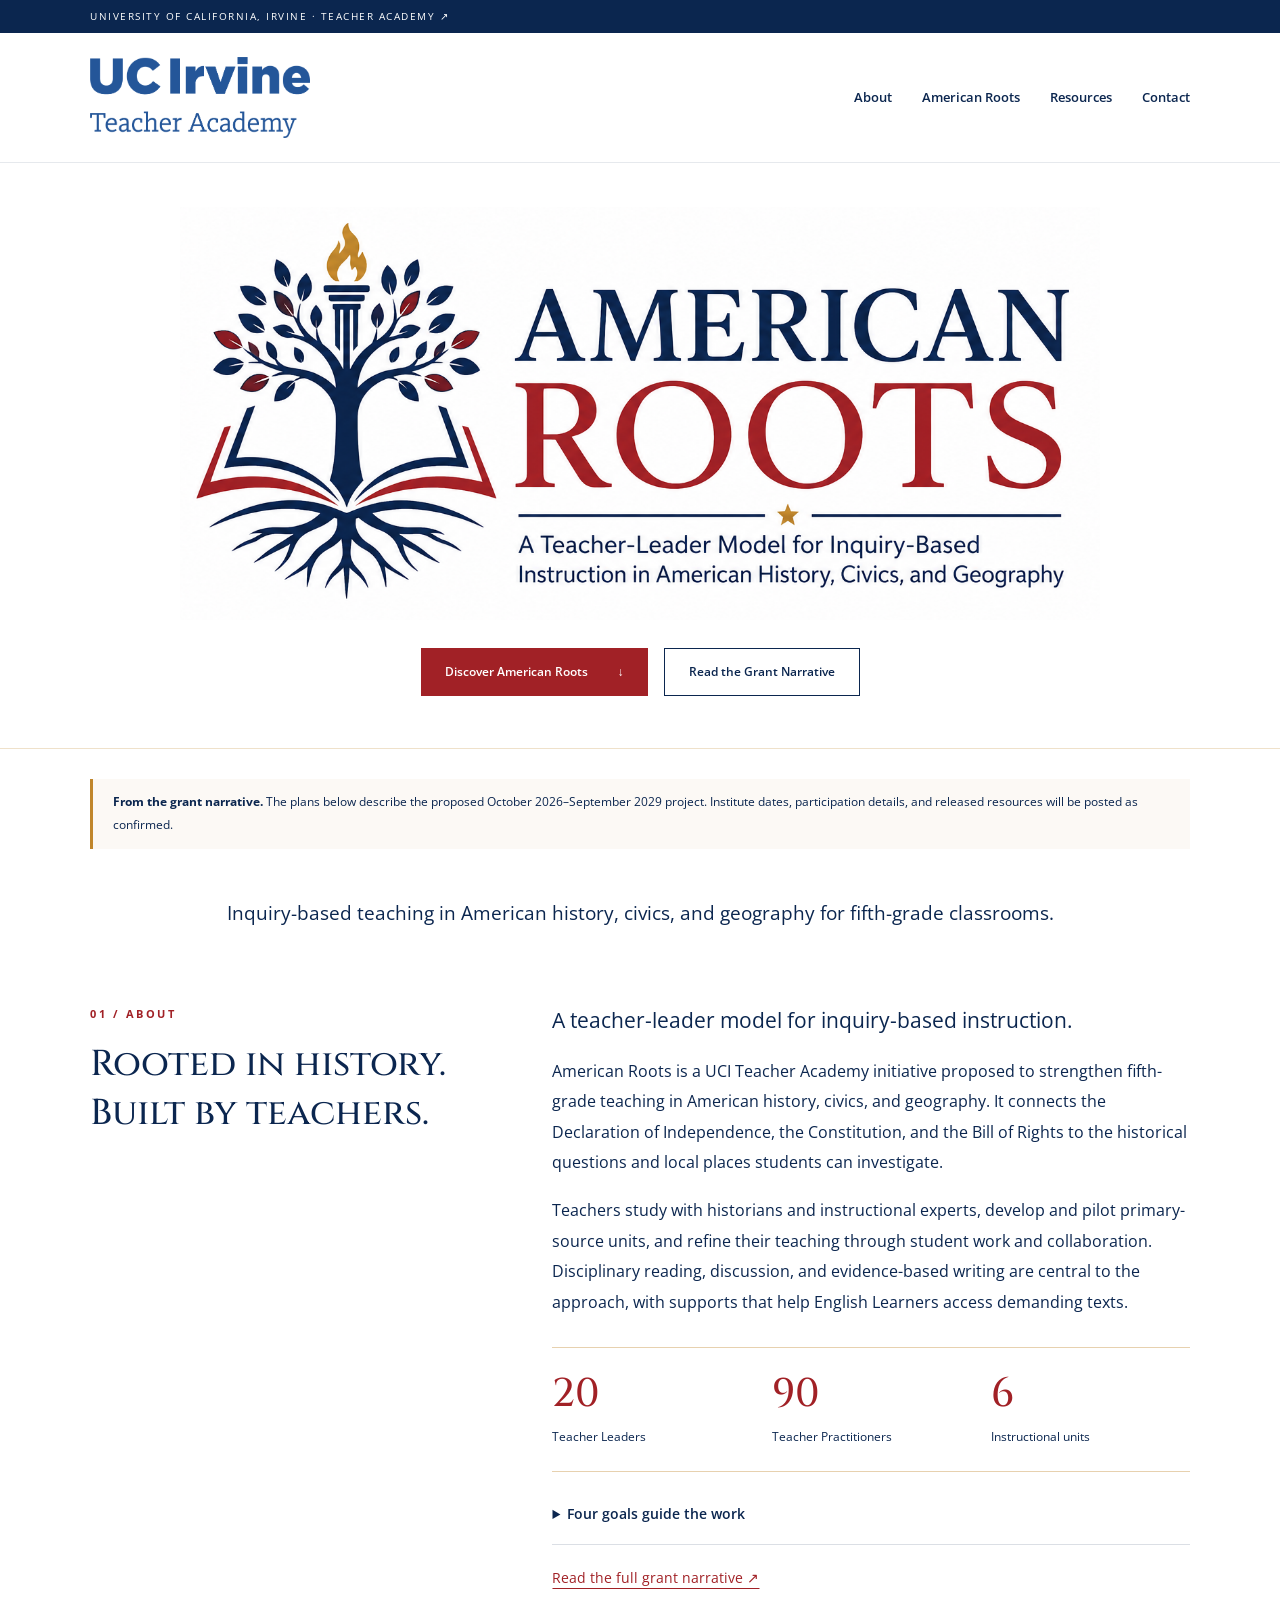
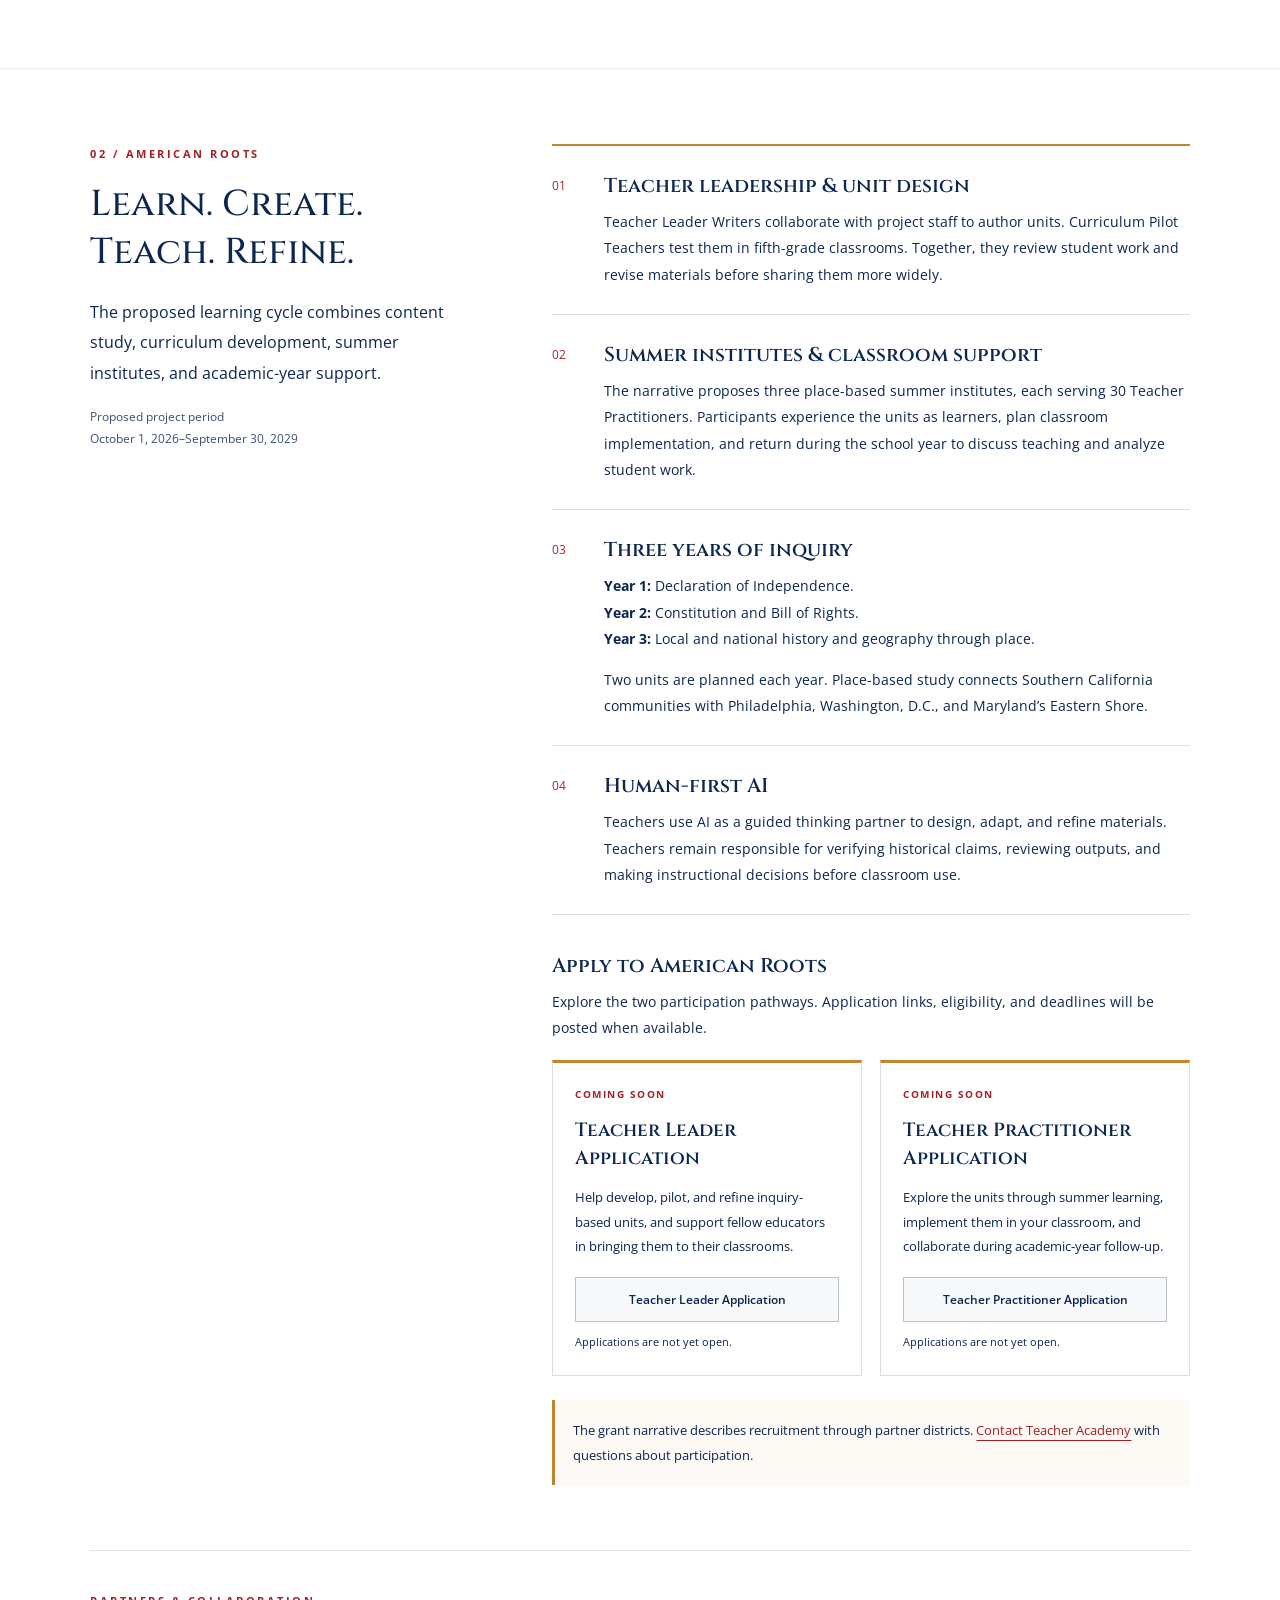
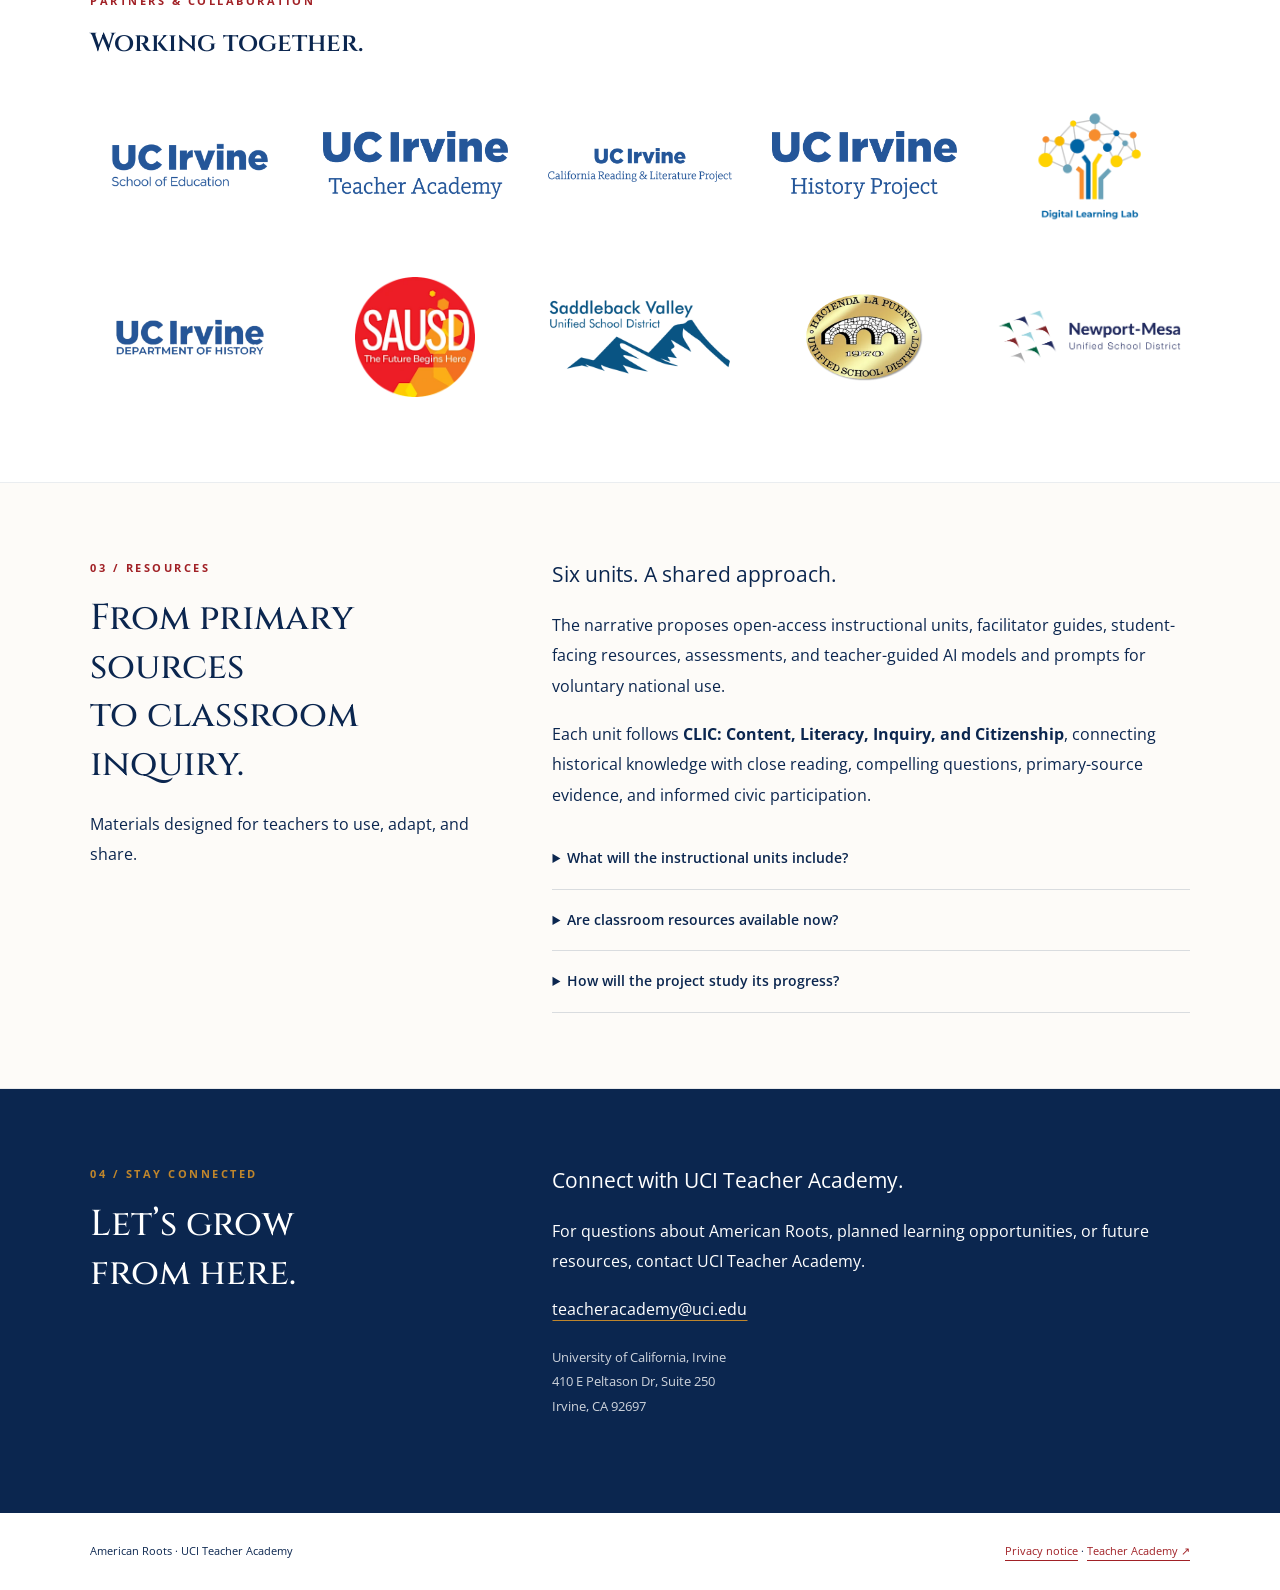
==== commit d92352fc: "Remove explanatory note beneath participation targets" ====
--- a/index.html
+++ b/index.html
@@ -24,7 +24,7 @@
 <p>American Roots is a UCI Teacher Academy initiative proposed to strengthen fifth-grade teaching in American history, civics, and geography. It connects the Declaration of Independence, the Constitution, and the Bill of Rights to the historical questions and local places students can investigate.</p>
 <p>Teachers study with historians and instructional experts, develop and pilot primary-source units, and refine their teaching through student work and collaboration. Disciplinary reading, discussion, and evidence-based writing are central to the approach, with supports that help English Learners access demanding texts.</p>
 <div class="project-targets" aria-label="Proposed three-year project goals"><div><strong>20</strong><span>Teacher Leaders</span></div><div><strong>90</strong><span>Teacher Practitioners</span></div><div><strong>6</strong><span>Instructional units</span></div></div>
-<p class="small-note">Targets described in the grant narrative, rather than participation totals or completed outcomes.</p>
+
 <details><summary>Four goals guide the work</summary><ol class="goals"><li>Deepen teachers’ knowledge of founding principles and documents.</li><li>Build teachers’ capacity to direct and evaluate AI as a support for curriculum design.</li><li>Develop six inquiry-based, primary-source units for fifth-grade classrooms.</li><li>Build a sustained teacher-leader network for implementation, reflection, and improvement.</li></ol></details>
 <a class="text-link" href="american-roots-grant-narrative.pdf" target="_blank" rel="noopener" aria-label="Read the full grant narrative (PDF, opens in a new tab)">Read the full grant narrative ↗</a>
 </div></div></section>
--- a/styles.css
+++ b/styles.css
@@ -128,7 +128,7 @@
 @media (max-width: 1000px) { .application-grid { grid-template-columns: 1fr; } }
 
 .about-introduction { padding-top: 48px; text-align: center; }
-.about-introduction p { max-width: 800px; margin: 0 auto; font-size: 19px; line-height: 1.7; }
+.about-introduction p { max-width: none; margin: 0 auto; font-size: 19px; line-height: 1.7; }
 @media (max-width: 760px) { .about-introduction { padding-top: 32px; } .about-introduction p { font-size: 17px; } }
 
 .partner-grid { display: grid; grid-template-columns: repeat(5, minmax(0, 1fr)); gap: 32px 24px; padding: 0; margin: 32px 0 0; list-style: none; }
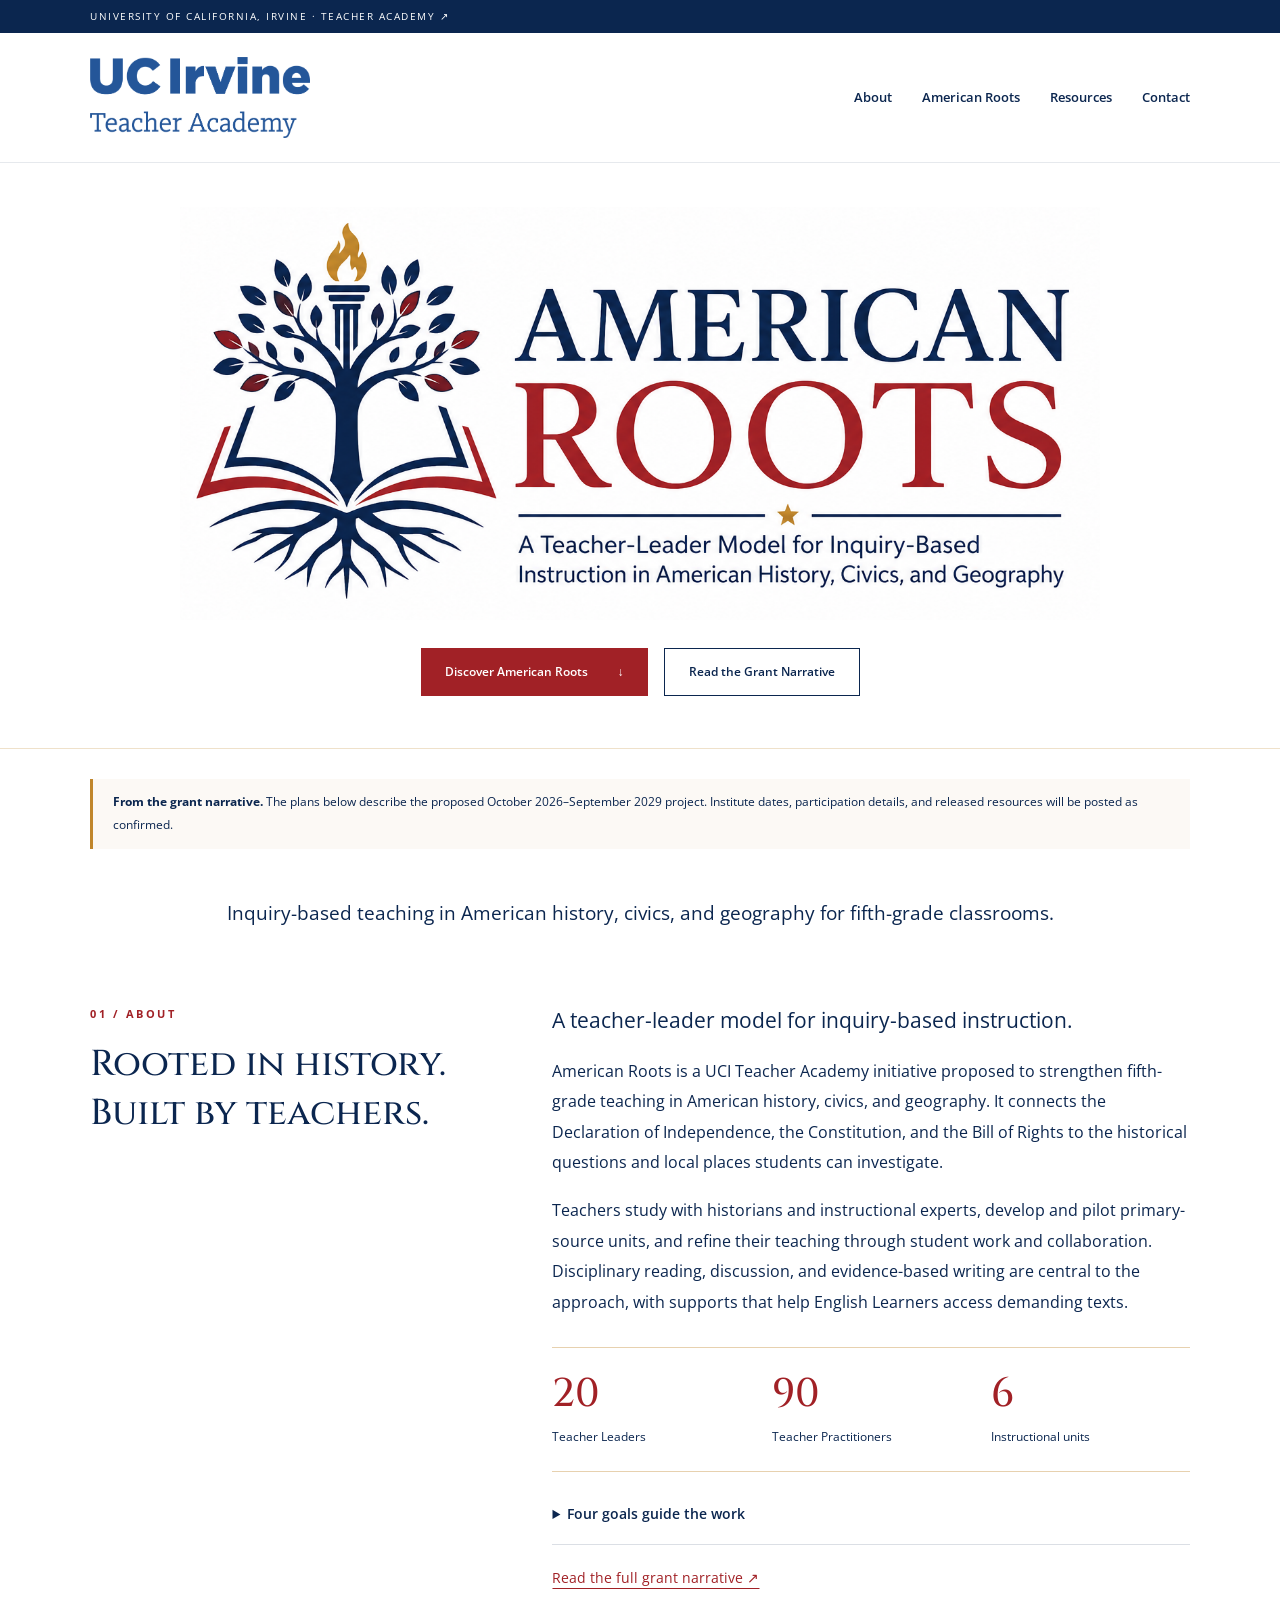
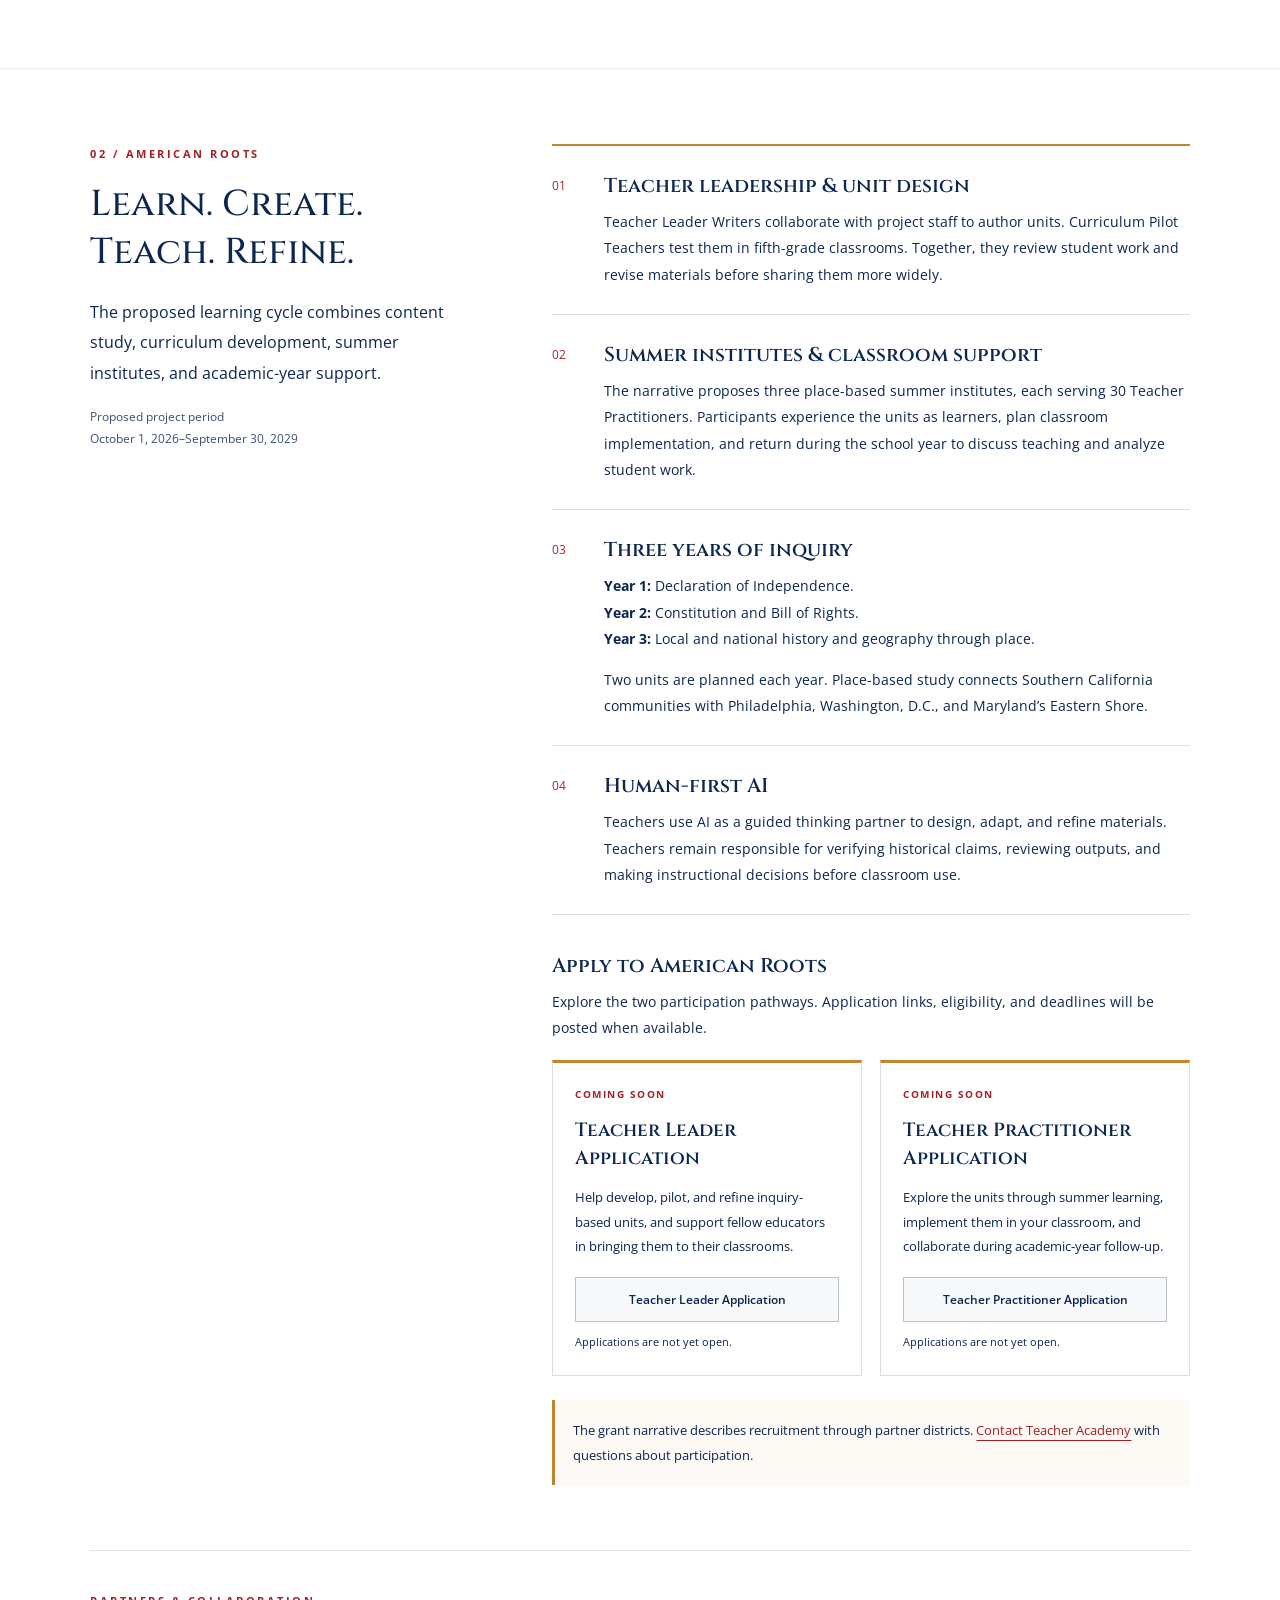
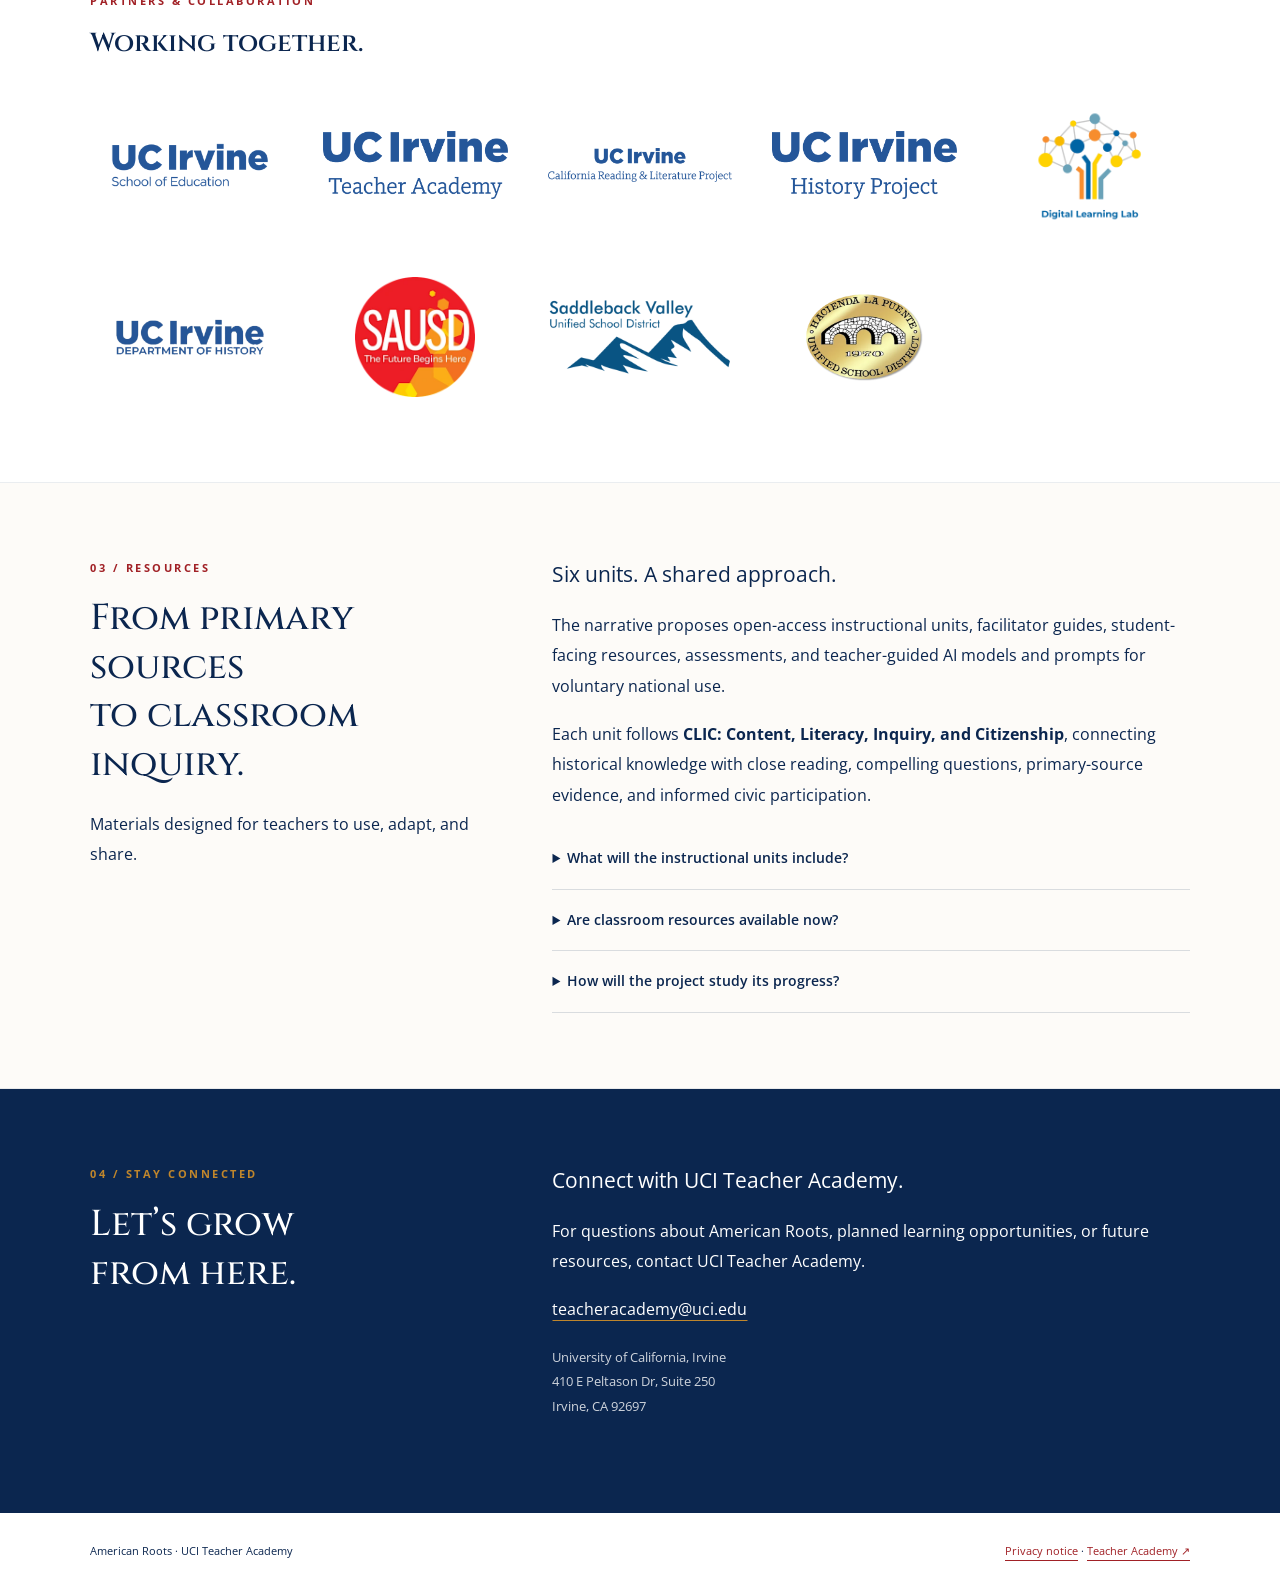
==== commit f6d5e52b: "Remove Newport-Mesa Unified from partner logos" ====
--- a/index.html
+++ b/index.html
@@ -44,7 +44,7 @@
 </div><p class="participation-note">The grant narrative describes recruitment through partner districts. <a href="#contact">Contact Teacher Academy</a> with questions about participation.</p>
 </div>
 </div></div>
-<div class="wrap team-area" id="partners"><div class="eyebrow">Partners &amp; Collaboration</div><h3>Working together.</h3><ul class="partner-grid" aria-label="Partners and collaborators"><li><a class="partner-link" href="https://education.uci.edu/" target="_blank" rel="noopener noreferrer"><div class="partner-logo partner-wordmark"><img src="uci-school-of-education.png" alt="UC Irvine School of Education" loading="lazy"></div></a></li><li><a class="partner-link" href="https://teacheracademy.uci.edu/" target="_blank" rel="noopener noreferrer"><div class="partner-logo "><img src="teacher-academy.png" alt="UC Irvine Teacher Academy" loading="lazy"></div></a></li><li><a class="partner-link" href="https://sites.uci.edu/ucicrlp/" target="_blank" rel="noopener noreferrer"><div class="partner-logo "><img src="california-reading-literature-project.png" alt="California Reading and Literature Project" loading="lazy"></div></a></li><li><a class="partner-link" href="https://historyproject.uci.edu/" target="_blank" rel="noopener noreferrer"><div class="partner-logo "><img src="history-project.png" alt="UC Irvine History Project" loading="lazy"></div></a></li><li><a class="partner-link" href="https://www.digitallearninglab.org/" target="_blank" rel="noopener noreferrer"><div class="partner-logo "><img src="digital-learning-lab.png" alt="Digital Learning Lab" loading="lazy"></div></a></li><li><a class="partner-link" href="https://www.humanities.uci.edu/history" target="_blank" rel="noopener noreferrer"><div class="partner-logo partner-wordmark"><img src="department-of-history.png" alt="UC Irvine Department of History" loading="lazy"></div></a></li><li><a class="partner-link" href="https://www.sausd.us/" target="_blank" rel="noopener noreferrer"><div class="partner-logo "><img src="santa-ana-unified.png" alt="Santa Ana Unified School District" loading="lazy"></div></a></li><li><a class="partner-link" href="https://www.svusd.org/" target="_blank" rel="noopener noreferrer"><div class="partner-logo "><img src="saddleback-valley-unified.png" alt="Saddleback Valley Unified School District" loading="lazy"></div></a></li><li><a class="partner-link" href="https://www.hlpschools.org/" target="_blank" rel="noopener noreferrer"><div class="partner-logo "><img src="hacienda-la-puente-unified.png" alt="Hacienda La Puente Unified School District" loading="lazy"></div></a></li><li><a class="partner-link" href="https://web.nmusd.us/" target="_blank" rel="noopener noreferrer"><div class="partner-logo "><img src="newport-mesa-unified.png" alt="Newport-Mesa Unified School District" loading="lazy"></div></a></li></ul></div>
+<div class="wrap team-area" id="partners"><div class="eyebrow">Partners &amp; Collaboration</div><h3>Working together.</h3><ul class="partner-grid" aria-label="Partners and collaborators"><li><a class="partner-link" href="https://education.uci.edu/" target="_blank" rel="noopener noreferrer"><div class="partner-logo partner-wordmark"><img src="uci-school-of-education.png" alt="UC Irvine School of Education" loading="lazy"></div></a></li><li><a class="partner-link" href="https://teacheracademy.uci.edu/" target="_blank" rel="noopener noreferrer"><div class="partner-logo "><img src="teacher-academy.png" alt="UC Irvine Teacher Academy" loading="lazy"></div></a></li><li><a class="partner-link" href="https://sites.uci.edu/ucicrlp/" target="_blank" rel="noopener noreferrer"><div class="partner-logo "><img src="california-reading-literature-project.png" alt="California Reading and Literature Project" loading="lazy"></div></a></li><li><a class="partner-link" href="https://historyproject.uci.edu/" target="_blank" rel="noopener noreferrer"><div class="partner-logo "><img src="history-project.png" alt="UC Irvine History Project" loading="lazy"></div></a></li><li><a class="partner-link" href="https://www.digitallearninglab.org/" target="_blank" rel="noopener noreferrer"><div class="partner-logo "><img src="digital-learning-lab.png" alt="Digital Learning Lab" loading="lazy"></div></a></li><li><a class="partner-link" href="https://www.humanities.uci.edu/history" target="_blank" rel="noopener noreferrer"><div class="partner-logo partner-wordmark"><img src="department-of-history.png" alt="UC Irvine Department of History" loading="lazy"></div></a></li><li><a class="partner-link" href="https://www.sausd.us/" target="_blank" rel="noopener noreferrer"><div class="partner-logo "><img src="santa-ana-unified.png" alt="Santa Ana Unified School District" loading="lazy"></div></a></li><li><a class="partner-link" href="https://www.svusd.org/" target="_blank" rel="noopener noreferrer"><div class="partner-logo "><img src="saddleback-valley-unified.png" alt="Saddleback Valley Unified School District" loading="lazy"></div></a></li><li><a class="partner-link" href="https://www.hlpschools.org/" target="_blank" rel="noopener noreferrer"><div class="partner-logo "><img src="hacienda-la-puente-unified.png" alt="Hacienda La Puente Unified School District" loading="lazy"></div></a></li></ul></div>
 </section>
 <section id="resources" class="resources"><div class="wrap section-grid">
 <div><div class="eyebrow">03 / Resources</div><h2>From primary sources<br>to classroom inquiry.</h2><p>Materials designed for teachers to use, adapt, and share.</p></div>
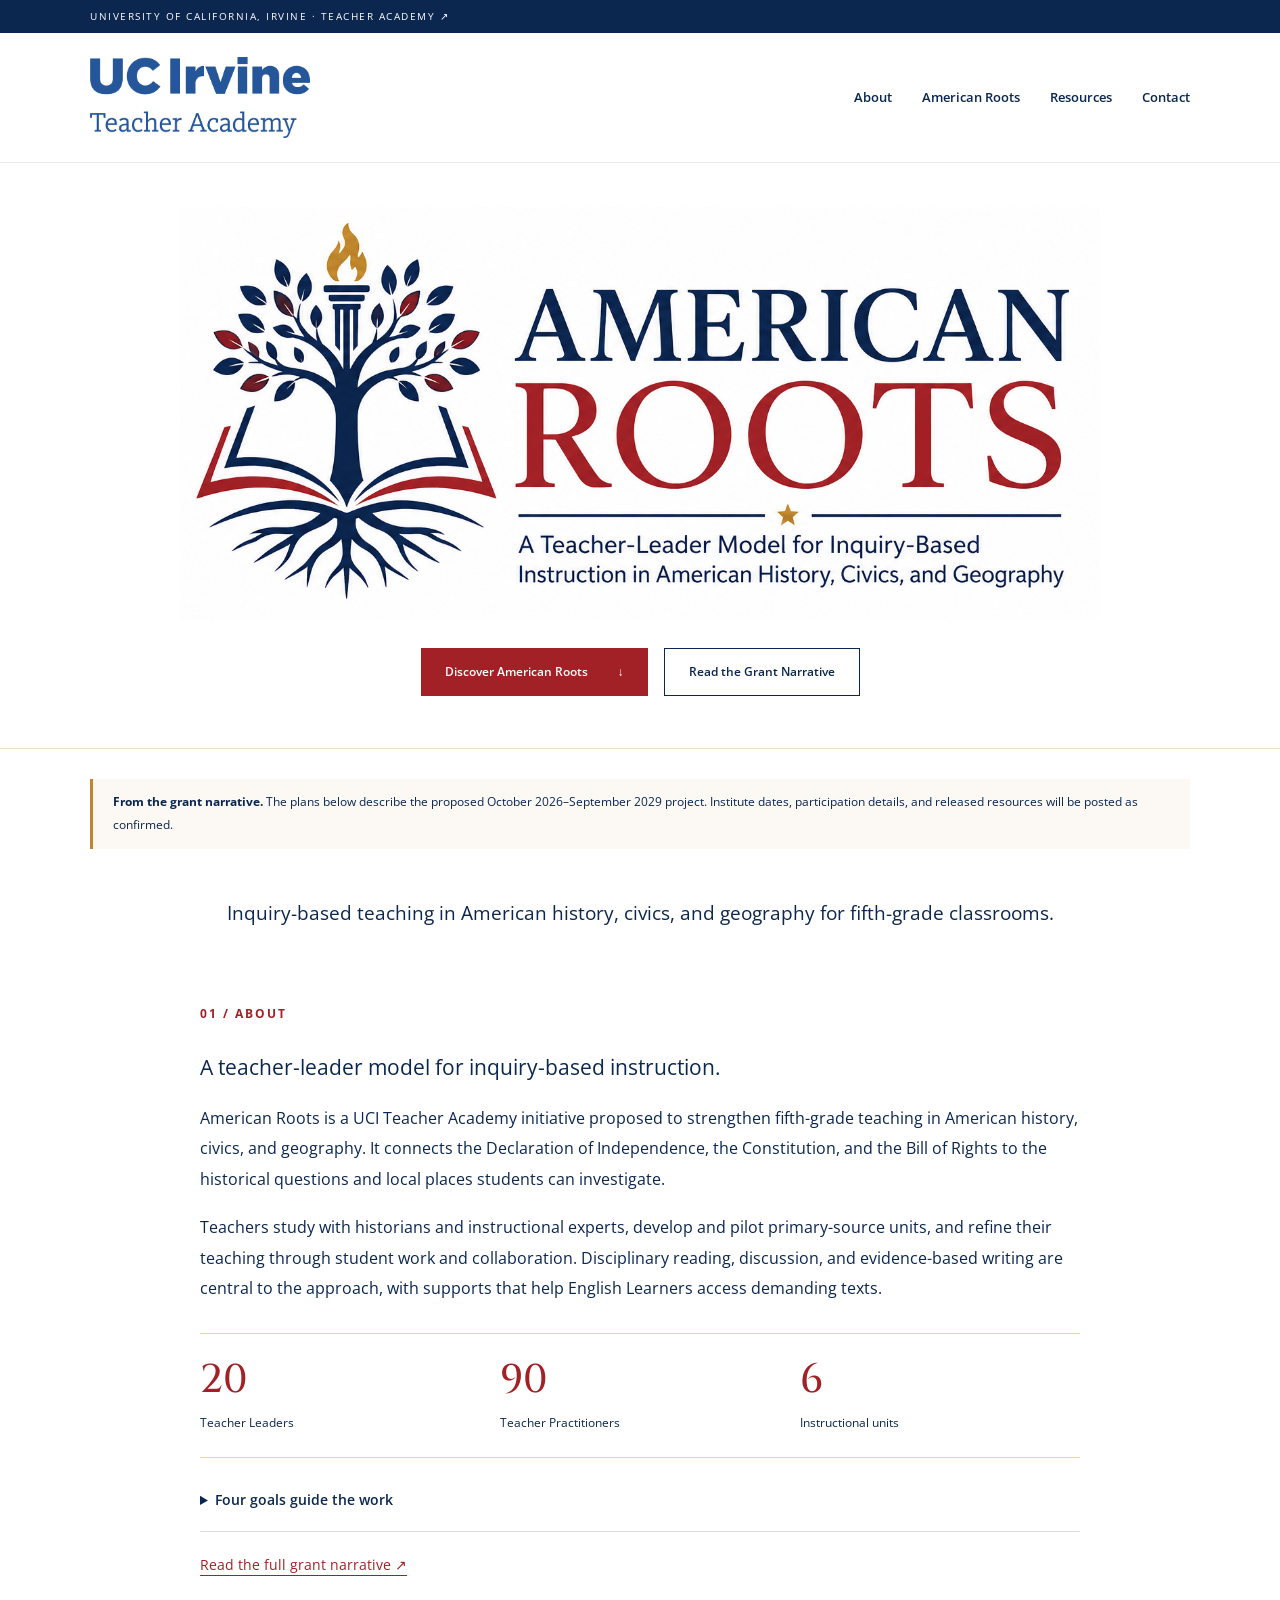
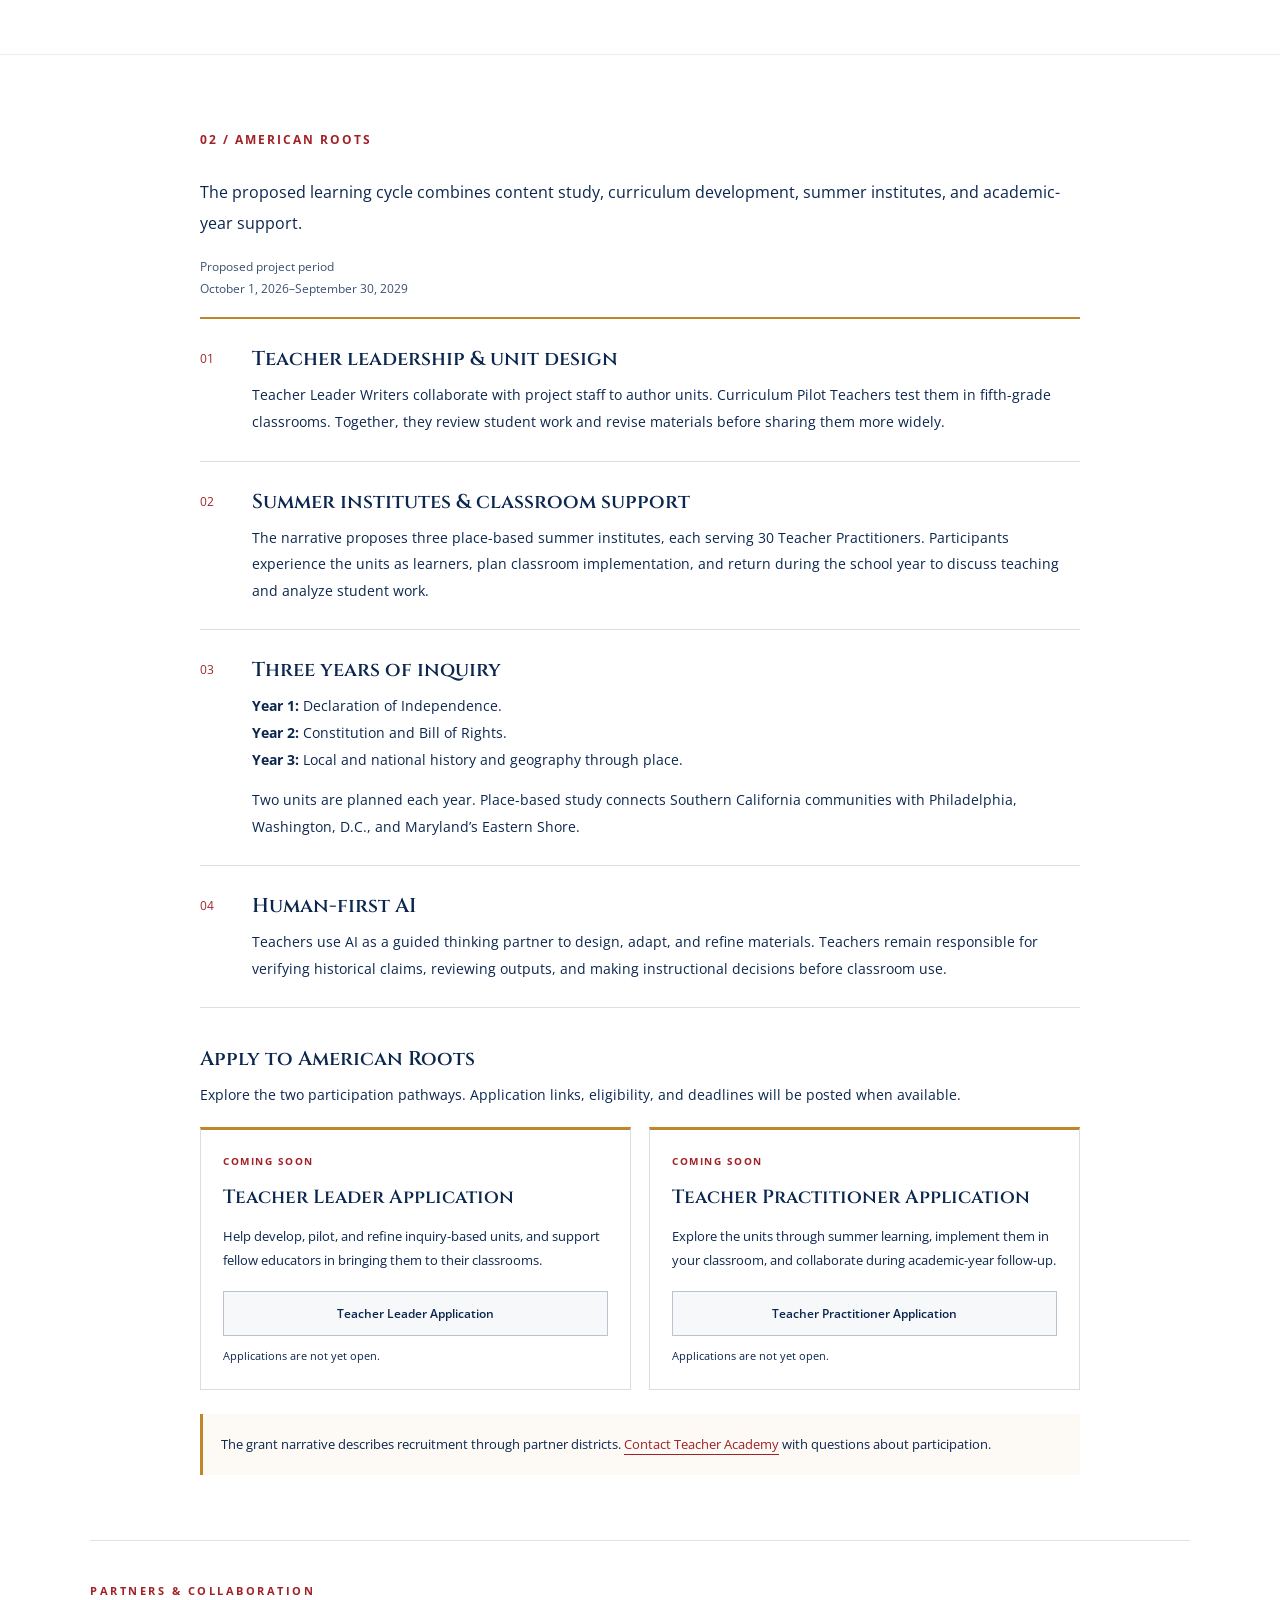
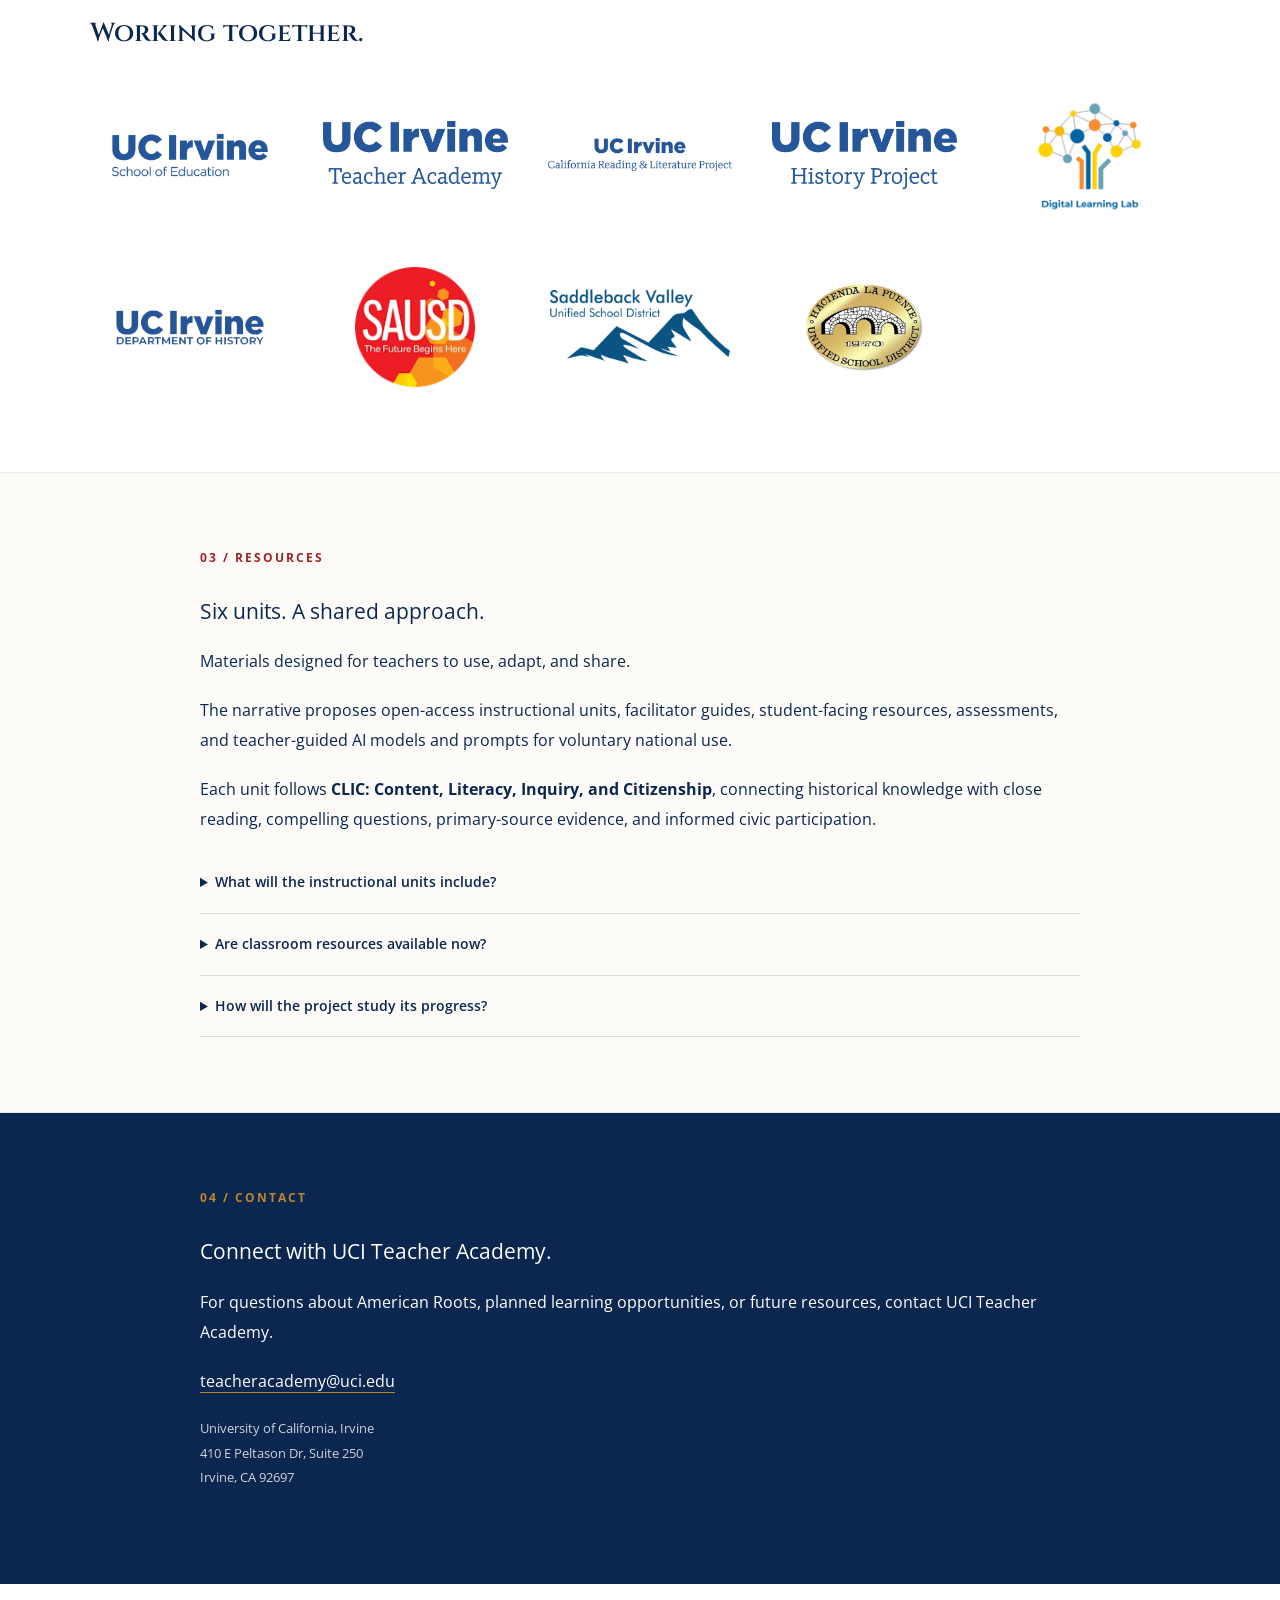
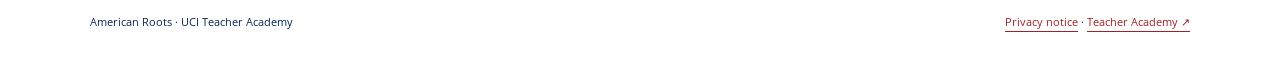
==== commit ab473421: "Place numbered section titles above content and remove side taglines" ====
--- a/index.html
+++ b/index.html
@@ -8,7 +8,7 @@
 <link rel="preconnect" href="https://fonts.googleapis.com">
 <link rel="preconnect" href="https://fonts.gstatic.com" crossorigin>
 <link href="https://fonts.googleapis.com/css2?family=Cinzel:wght@500;600;700&family=Open+Sans:wght@400;500;600;700&display=swap" rel="stylesheet">
-<link rel="stylesheet" href="styles.css">
+<link rel="stylesheet" href="styles.css?v=2">
 </head>
 <body>
 <a class="skip" href="#main">Skip to content</a>
@@ -19,7 +19,7 @@
 <div class="wrap"><div class="notice"><strong>From the grant narrative.</strong> The plans below describe the proposed October 2026–September 2029 project. Institute dates, participation details, and released resources will be posted as confirmed.</div></div>
 <div class="wrap about-introduction"><p>Inquiry-based teaching in American history, civics, and geography for fifth-grade classrooms.</p></div>
 <section id="about"><div class="wrap section-grid">
-<div><div class="eyebrow">01 / About</div><h2>Rooted in history.<br>Built by teachers.</h2></div>
+<h2 class="section-label">01 / About</h2>
 <div><p class="lead">A teacher-leader model for inquiry-based instruction.</p>
 <p>American Roots is a UCI Teacher Academy initiative proposed to strengthen fifth-grade teaching in American history, civics, and geography. It connects the Declaration of Independence, the Constitution, and the Bill of Rights to the historical questions and local places students can investigate.</p>
 <p>Teachers study with historians and instructional experts, develop and pilot primary-source units, and refine their teaching through student work and collaboration. Disciplinary reading, discussion, and evidence-based writing are central to the approach, with supports that help English Learners access demanding texts.</p>
@@ -29,8 +29,8 @@
 <a class="text-link" href="american-roots-grant-narrative.pdf" target="_blank" rel="noopener" aria-label="Read the full grant narrative (PDF, opens in a new tab)">Read the full grant narrative ↗</a>
 </div></div></section>
 <section id="program"><div class="wrap section-grid">
-<div><div class="eyebrow">02 / American Roots</div><h2>Learn. Create.<br>Teach. Refine.</h2><p>The proposed learning cycle combines content study, curriculum development, summer institutes, and academic-year support.</p><p class="small-note">Proposed project period<br>October 1, 2026–September 30, 2029</p></div>
-<div class="rows">
+<h2 class="section-label">02 / American Roots</h2>
+<div><p>The proposed learning cycle combines content study, curriculum development, summer institutes, and academic-year support.</p><p class="small-note">Proposed project period<br>October 1, 2026–September 30, 2029</p><div class="rows">
 <div class="row"><span class="number">01</span><div><h3>Teacher leadership &amp; unit design</h3><p>Teacher Leader Writers collaborate with project staff to author units. Curriculum Pilot Teachers test them in fifth-grade classrooms. Together, they review student work and revise materials before sharing them more widely.</p></div></div>
 <div class="row"><span class="number">02</span><div><h3>Summer institutes &amp; classroom support</h3><p>The narrative proposes three place-based summer institutes, each serving 30 Teacher Practitioners. Participants experience the units as learners, plan classroom implementation, and return during the school year to discuss teaching and analyze student work.</p></div></div>
 <div class="row"><span class="number">03</span><div><h3>Three years of inquiry</h3><p><strong>Year 1:</strong> Declaration of Independence.<br><strong>Year 2:</strong> Constitution and Bill of Rights.<br><strong>Year 3:</strong> Local and national history and geography through place.</p><p class="row-followup">Two units are planned each year. Place-based study connects Southern California communities with Philadelphia, Washington, D.C., and Maryland’s Eastern Shore.</p></div></div>
@@ -43,16 +43,16 @@
 <article class="application-card"><span class="application-status">Coming soon</span><h4>Teacher Practitioner Application</h4><p>Explore the units through summer learning, implement them in your classroom, and collaborate during academic-year follow-up.</p><button type="button" disabled>Teacher Practitioner Application</button><p class="application-note">Applications are not yet open.</p></article>
 </div><p class="participation-note">The grant narrative describes recruitment through partner districts. <a href="#contact">Contact Teacher Academy</a> with questions about participation.</p>
 </div>
-</div></div>
+</div></div></div>
 <div class="wrap team-area" id="partners"><div class="eyebrow">Partners &amp; Collaboration</div><h3>Working together.</h3><ul class="partner-grid" aria-label="Partners and collaborators"><li><a class="partner-link" href="https://education.uci.edu/" target="_blank" rel="noopener noreferrer"><div class="partner-logo partner-wordmark"><img src="uci-school-of-education.png" alt="UC Irvine School of Education" loading="lazy"></div></a></li><li><a class="partner-link" href="https://teacheracademy.uci.edu/" target="_blank" rel="noopener noreferrer"><div class="partner-logo "><img src="teacher-academy.png" alt="UC Irvine Teacher Academy" loading="lazy"></div></a></li><li><a class="partner-link" href="https://sites.uci.edu/ucicrlp/" target="_blank" rel="noopener noreferrer"><div class="partner-logo "><img src="california-reading-literature-project.png" alt="California Reading and Literature Project" loading="lazy"></div></a></li><li><a class="partner-link" href="https://historyproject.uci.edu/" target="_blank" rel="noopener noreferrer"><div class="partner-logo "><img src="history-project.png" alt="UC Irvine History Project" loading="lazy"></div></a></li><li><a class="partner-link" href="https://www.digitallearninglab.org/" target="_blank" rel="noopener noreferrer"><div class="partner-logo "><img src="digital-learning-lab.png" alt="Digital Learning Lab" loading="lazy"></div></a></li><li><a class="partner-link" href="https://www.humanities.uci.edu/history" target="_blank" rel="noopener noreferrer"><div class="partner-logo partner-wordmark"><img src="department-of-history.png" alt="UC Irvine Department of History" loading="lazy"></div></a></li><li><a class="partner-link" href="https://www.sausd.us/" target="_blank" rel="noopener noreferrer"><div class="partner-logo "><img src="santa-ana-unified.png" alt="Santa Ana Unified School District" loading="lazy"></div></a></li><li><a class="partner-link" href="https://www.svusd.org/" target="_blank" rel="noopener noreferrer"><div class="partner-logo "><img src="saddleback-valley-unified.png" alt="Saddleback Valley Unified School District" loading="lazy"></div></a></li><li><a class="partner-link" href="https://www.hlpschools.org/" target="_blank" rel="noopener noreferrer"><div class="partner-logo "><img src="hacienda-la-puente-unified.png" alt="Hacienda La Puente Unified School District" loading="lazy"></div></a></li></ul></div>
 </section>
 <section id="resources" class="resources"><div class="wrap section-grid">
-<div><div class="eyebrow">03 / Resources</div><h2>From primary sources<br>to classroom inquiry.</h2><p>Materials designed for teachers to use, adapt, and share.</p></div>
-<div><p class="lead">Six units. A shared approach.</p><p>The narrative proposes open-access instructional units, facilitator guides, student-facing resources, assessments, and teacher-guided AI models and prompts for voluntary national use.</p><p>Each unit follows <strong>CLIC: Content, Literacy, Inquiry, and Citizenship</strong>, connecting historical knowledge with close reading, compelling questions, primary-source evidence, and informed civic participation.</p>
+<h2 class="section-label">03 / Resources</h2>
+<div><p class="lead">Six units. A shared approach.</p><p>Materials designed for teachers to use, adapt, and share.</p><p>The narrative proposes open-access instructional units, facilitator guides, student-facing resources, assessments, and teacher-guided AI models and prompts for voluntary national use.</p><p>Each unit follows <strong>CLIC: Content, Literacy, Inquiry, and Citizenship</strong>, connecting historical knowledge with close reading, compelling questions, primary-source evidence, and informed civic participation.</p>
 <details><summary>What will the instructional units include?</summary><p>Units are planned to combine founding documents, maps, literature, and other primary sources. Students investigate essential questions and develop evidence-based arguments. Classroom piloting and student-work review will inform revisions before release.</p></details>
 <details><summary>Are classroom resources available now?</summary><p>American Roots units and facilitator materials have not been posted on this website yet. The <a href="american-roots-grant-narrative.pdf" target="_blank" rel="noopener">grant narrative (PDF, opens in a new tab)</a> describes the planned materials and their development.</p></details>
 <details><summary>How will the project study its progress?</summary><p>The proposed evaluation combines teacher content-knowledge assessments, curriculum reviews, student-work analysis, implementation documentation, and teacher reflections. Findings are intended to guide improvements across each annual cycle.</p></details>
 </div></div></section>
-<section id="contact" class="contact"><div class="wrap section-grid"><div><div class="eyebrow">04 / Stay connected</div><h2>Let’s grow<br>from here.</h2></div><div><p class="lead">Connect with UCI Teacher Academy.</p><p>For questions about American Roots, planned learning opportunities, or future resources, contact UCI Teacher Academy.</p><a href="mailto:teacheracademy@uci.edu">teacheracademy@uci.edu</a><p class="address">University of California, Irvine<br>410 E Peltason Dr, Suite 250<br>Irvine, CA 92697</p></div></div></section>
+<section id="contact" class="contact"><div class="wrap section-grid"><h2 class="section-label">04 / Contact</h2><div><p class="lead">Connect with UCI Teacher Academy.</p><p>For questions about American Roots, planned learning opportunities, or future resources, contact UCI Teacher Academy.</p><a href="mailto:teacheracademy@uci.edu">teacheracademy@uci.edu</a><p class="address">University of California, Irvine<br>410 E Peltason Dr, Suite 250<br>Irvine, CA 92697</p></div></div></section>
 </main><footer><div class="wrap footer-row"><span>American Roots · UCI Teacher Academy</span><span><a href="https://uci.edu/privacy/index.php" target="_blank" rel="noopener noreferrer">Privacy notice</a> · <a href="https://teacheracademy.uci.edu/" target="_blank" rel="noopener noreferrer">Teacher Academy ↗</a></span></div></footer>
 </body></html>
--- a/styles.css
+++ b/styles.css
@@ -35,7 +35,7 @@
 .button:hover { background: var(--navy); }
 .notice { border-left: 3px solid var(--gold); background: #c0862c0c; padding: 12px 20px; font-size: 12px; margin: 30px 0 0; }
 section { padding: 75px 0; border-bottom: 1px solid #0b264f15; }
-.section-grid { display: grid; grid-template-columns: .9fr 1.5fr; gap: 80px; }
+.section-grid { display: block; max-width: 880px; }
 h2 { font: 500 36px/1.35 var(--serif); margin: 15px 0 20px; }
 h3 { font: 600 20px/1.5 var(--serif); margin: 0 0 8px; }
 p { margin: 0 0 18px; }
@@ -143,3 +143,6 @@
 .partner-link { display: block; border-radius: 3px; }
 .partner-link:hover { box-shadow: 0 0 0 1px #c0862c70; }
 .partner-link:focus-visible { outline: 3px solid var(--gold); outline-offset: 4px; }
+
+.section-label { margin: 0 0 28px; color: var(--crimson); font: 700 12px/1.6 var(--sans); letter-spacing: 2px; text-transform: uppercase; }
+.contact .section-label { color: var(--gold); }
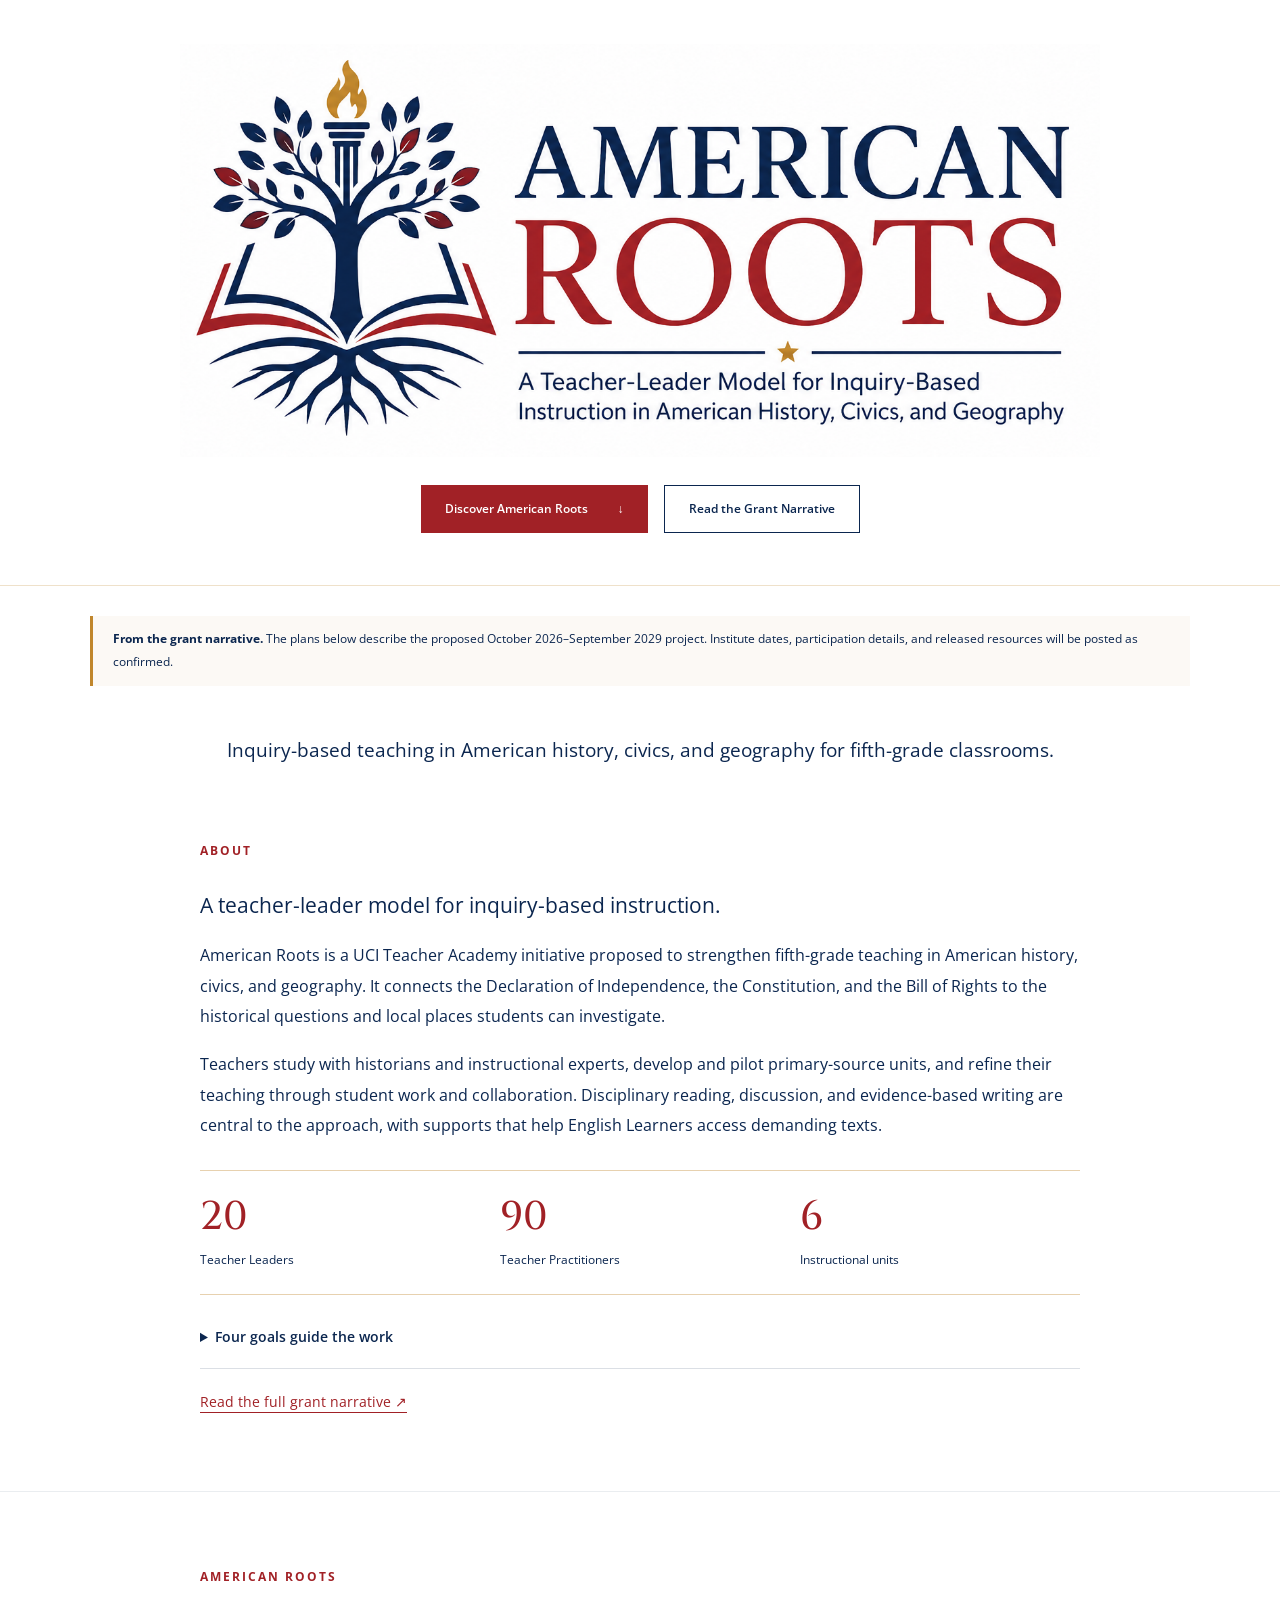
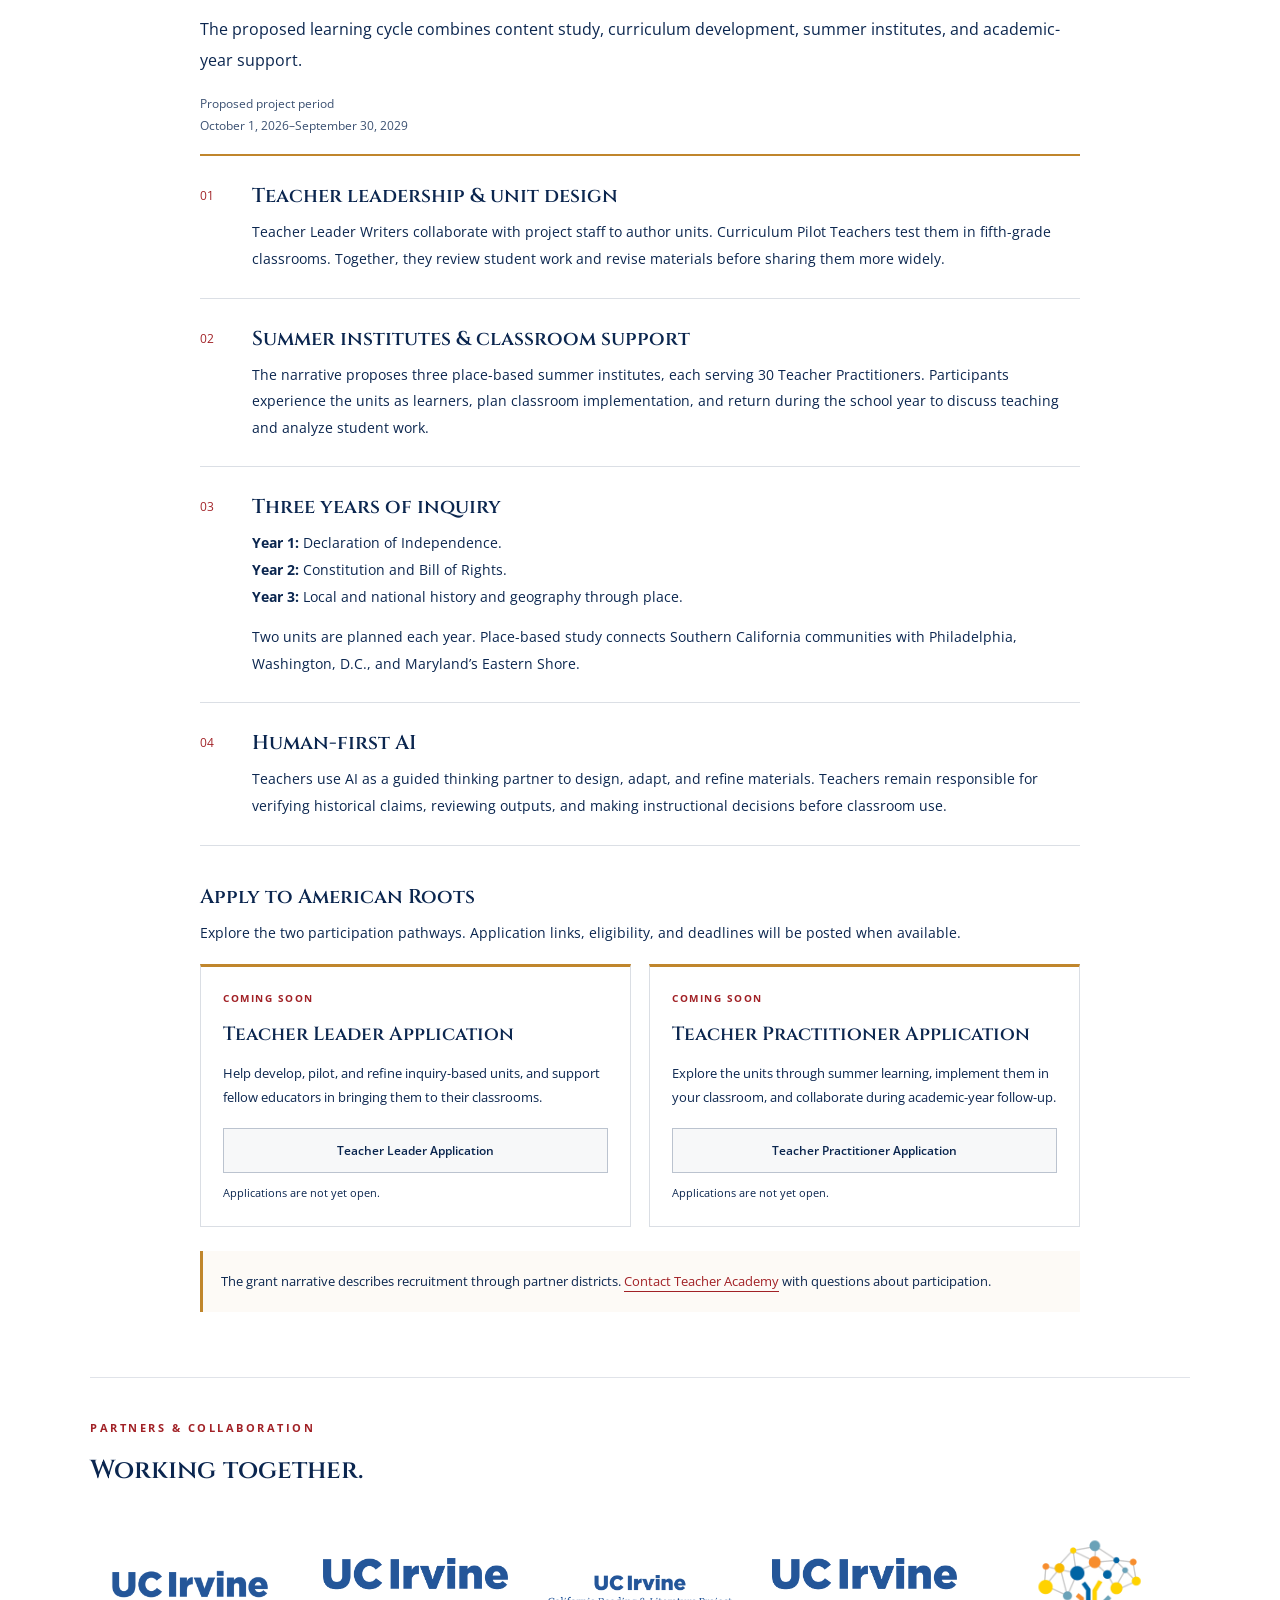
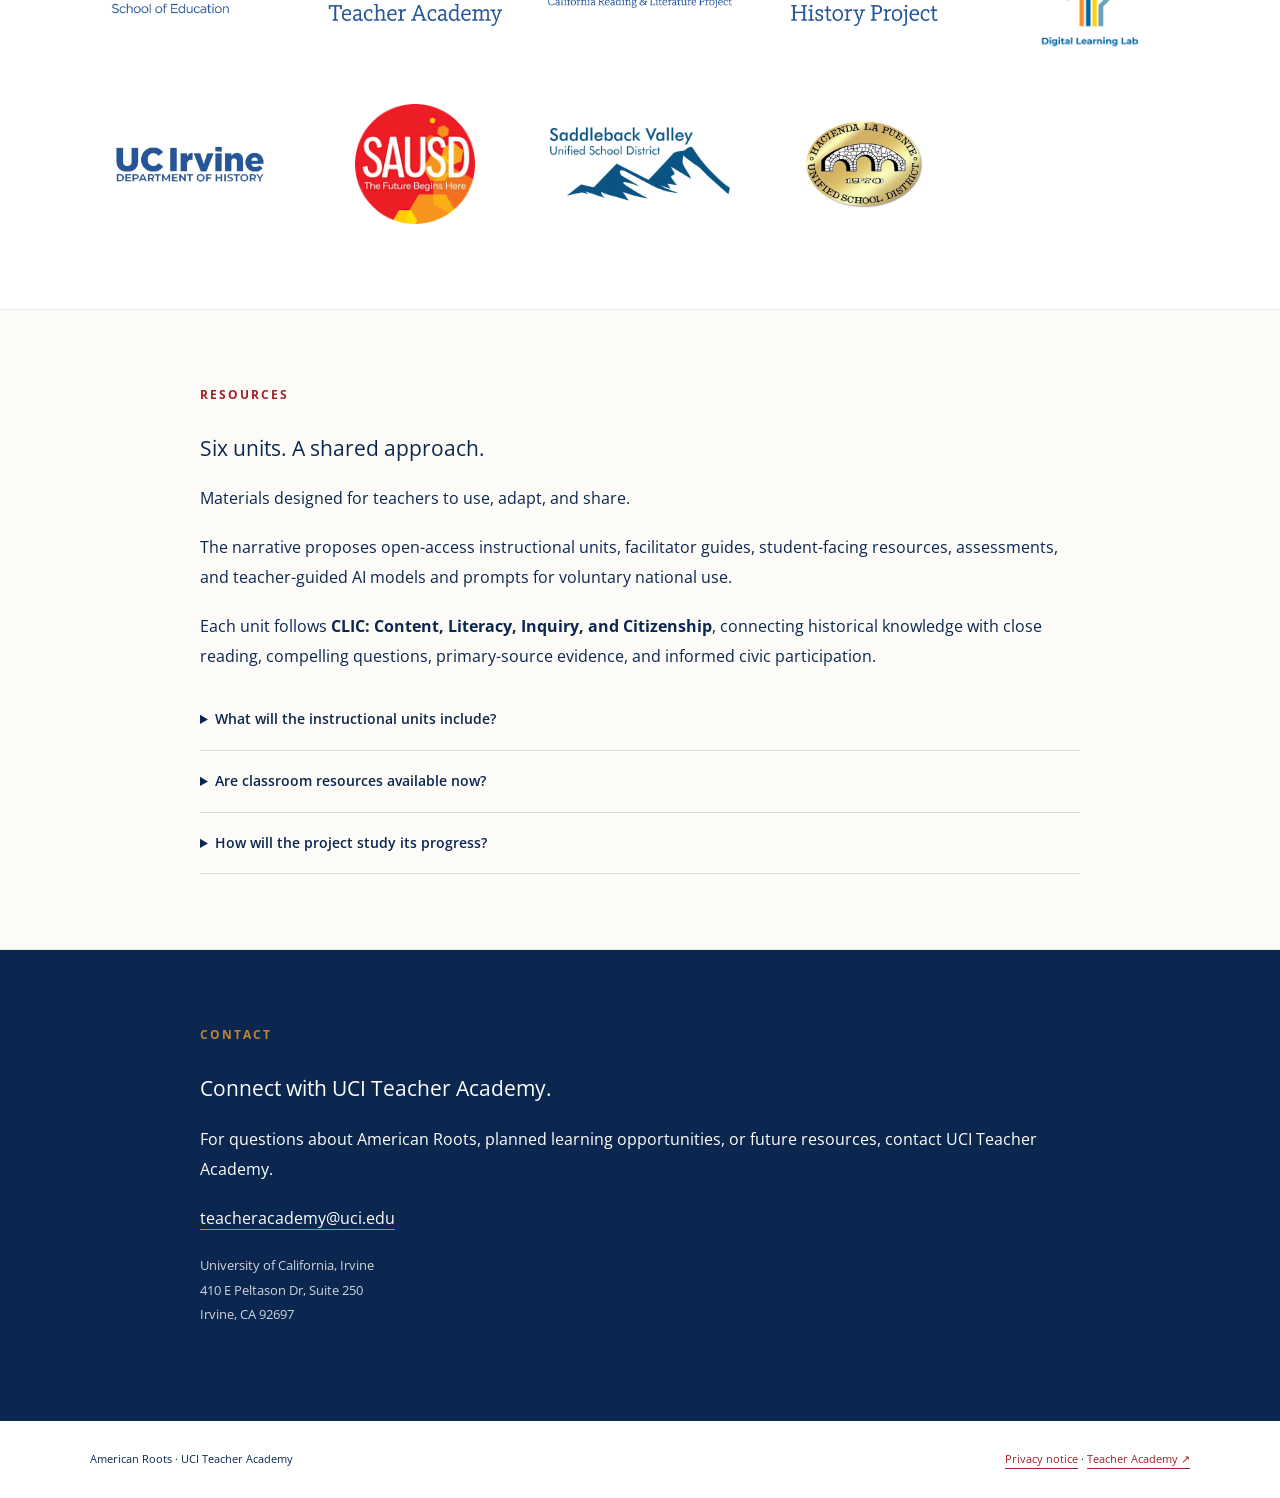
==== commit 45812f85: "Remove top header and numbers from section titles" ====
--- a/index.html
+++ b/index.html
@@ -12,14 +12,12 @@
 </head>
 <body>
 <a class="skip" href="#main">Skip to content</a>
-<div class="institution"><div class="wrap"><a href="https://teacheracademy.uci.edu/" target="_blank" rel="noopener noreferrer">UNIVERSITY OF CALIFORNIA, IRVINE · TEACHER ACADEMY ↗</a></div></div>
-<header><div class="wrap nav"><a class="academy-brand" href="https://teacheracademy.uci.edu/" aria-label="UC Irvine Teacher Academy home" target="_blank" rel="noopener noreferrer"><img src="uci-teacher-academy-logo.png" width="1258" height="463" alt="UC Irvine Teacher Academy"></a><nav aria-label="Main navigation"><a href="#about">About</a><a href="#program">American Roots</a><a href="#resources">Resources</a><a href="#contact">Contact</a></nav></div></header>
 <main id="main">
 <div class="hero"><div class="wrap hero-inner"><h1 class="sr-only">American Roots</h1><div class="hero-logo"><img src="american-roots-logo.png" width="1536" height="1024" alt="American Roots — A Teacher-Leader Model for Inquiry-Based Instruction in American History, Civics, and Geography" fetchpriority="high"></div><div class="hero-actions"><a class="button" href="#about">Discover American Roots <span aria-hidden="true">↓</span></a><a class="button button-outline" href="american-roots-grant-narrative.pdf" target="_blank" rel="noopener" aria-label="Read the Grant Narrative (PDF, opens in a new tab)">Read the Grant Narrative</a></div></div></div>
 <div class="wrap"><div class="notice"><strong>From the grant narrative.</strong> The plans below describe the proposed October 2026–September 2029 project. Institute dates, participation details, and released resources will be posted as confirmed.</div></div>
 <div class="wrap about-introduction"><p>Inquiry-based teaching in American history, civics, and geography for fifth-grade classrooms.</p></div>
 <section id="about"><div class="wrap section-grid">
-<h2 class="section-label">01 / About</h2>
+<h2 class="section-label">About</h2>
 <div><p class="lead">A teacher-leader model for inquiry-based instruction.</p>
 <p>American Roots is a UCI Teacher Academy initiative proposed to strengthen fifth-grade teaching in American history, civics, and geography. It connects the Declaration of Independence, the Constitution, and the Bill of Rights to the historical questions and local places students can investigate.</p>
 <p>Teachers study with historians and instructional experts, develop and pilot primary-source units, and refine their teaching through student work and collaboration. Disciplinary reading, discussion, and evidence-based writing are central to the approach, with supports that help English Learners access demanding texts.</p>
@@ -29,7 +27,7 @@
 <a class="text-link" href="american-roots-grant-narrative.pdf" target="_blank" rel="noopener" aria-label="Read the full grant narrative (PDF, opens in a new tab)">Read the full grant narrative ↗</a>
 </div></div></section>
 <section id="program"><div class="wrap section-grid">
-<h2 class="section-label">02 / American Roots</h2>
+<h2 class="section-label">American Roots</h2>
 <div><p>The proposed learning cycle combines content study, curriculum development, summer institutes, and academic-year support.</p><p class="small-note">Proposed project period<br>October 1, 2026–September 30, 2029</p><div class="rows">
 <div class="row"><span class="number">01</span><div><h3>Teacher leadership &amp; unit design</h3><p>Teacher Leader Writers collaborate with project staff to author units. Curriculum Pilot Teachers test them in fifth-grade classrooms. Together, they review student work and revise materials before sharing them more widely.</p></div></div>
 <div class="row"><span class="number">02</span><div><h3>Summer institutes &amp; classroom support</h3><p>The narrative proposes three place-based summer institutes, each serving 30 Teacher Practitioners. Participants experience the units as learners, plan classroom implementation, and return during the school year to discuss teaching and analyze student work.</p></div></div>
@@ -47,12 +45,12 @@
 <div class="wrap team-area" id="partners"><div class="eyebrow">Partners &amp; Collaboration</div><h3>Working together.</h3><ul class="partner-grid" aria-label="Partners and collaborators"><li><a class="partner-link" href="https://education.uci.edu/" target="_blank" rel="noopener noreferrer"><div class="partner-logo partner-wordmark"><img src="uci-school-of-education.png" alt="UC Irvine School of Education" loading="lazy"></div></a></li><li><a class="partner-link" href="https://teacheracademy.uci.edu/" target="_blank" rel="noopener noreferrer"><div class="partner-logo "><img src="teacher-academy.png" alt="UC Irvine Teacher Academy" loading="lazy"></div></a></li><li><a class="partner-link" href="https://sites.uci.edu/ucicrlp/" target="_blank" rel="noopener noreferrer"><div class="partner-logo "><img src="california-reading-literature-project.png" alt="California Reading and Literature Project" loading="lazy"></div></a></li><li><a class="partner-link" href="https://historyproject.uci.edu/" target="_blank" rel="noopener noreferrer"><div class="partner-logo "><img src="history-project.png" alt="UC Irvine History Project" loading="lazy"></div></a></li><li><a class="partner-link" href="https://www.digitallearninglab.org/" target="_blank" rel="noopener noreferrer"><div class="partner-logo "><img src="digital-learning-lab.png" alt="Digital Learning Lab" loading="lazy"></div></a></li><li><a class="partner-link" href="https://www.humanities.uci.edu/history" target="_blank" rel="noopener noreferrer"><div class="partner-logo partner-wordmark"><img src="department-of-history.png" alt="UC Irvine Department of History" loading="lazy"></div></a></li><li><a class="partner-link" href="https://www.sausd.us/" target="_blank" rel="noopener noreferrer"><div class="partner-logo "><img src="santa-ana-unified.png" alt="Santa Ana Unified School District" loading="lazy"></div></a></li><li><a class="partner-link" href="https://www.svusd.org/" target="_blank" rel="noopener noreferrer"><div class="partner-logo "><img src="saddleback-valley-unified.png" alt="Saddleback Valley Unified School District" loading="lazy"></div></a></li><li><a class="partner-link" href="https://www.hlpschools.org/" target="_blank" rel="noopener noreferrer"><div class="partner-logo "><img src="hacienda-la-puente-unified.png" alt="Hacienda La Puente Unified School District" loading="lazy"></div></a></li></ul></div>
 </section>
 <section id="resources" class="resources"><div class="wrap section-grid">
-<h2 class="section-label">03 / Resources</h2>
+<h2 class="section-label">Resources</h2>
 <div><p class="lead">Six units. A shared approach.</p><p>Materials designed for teachers to use, adapt, and share.</p><p>The narrative proposes open-access instructional units, facilitator guides, student-facing resources, assessments, and teacher-guided AI models and prompts for voluntary national use.</p><p>Each unit follows <strong>CLIC: Content, Literacy, Inquiry, and Citizenship</strong>, connecting historical knowledge with close reading, compelling questions, primary-source evidence, and informed civic participation.</p>
 <details><summary>What will the instructional units include?</summary><p>Units are planned to combine founding documents, maps, literature, and other primary sources. Students investigate essential questions and develop evidence-based arguments. Classroom piloting and student-work review will inform revisions before release.</p></details>
 <details><summary>Are classroom resources available now?</summary><p>American Roots units and facilitator materials have not been posted on this website yet. The <a href="american-roots-grant-narrative.pdf" target="_blank" rel="noopener">grant narrative (PDF, opens in a new tab)</a> describes the planned materials and their development.</p></details>
 <details><summary>How will the project study its progress?</summary><p>The proposed evaluation combines teacher content-knowledge assessments, curriculum reviews, student-work analysis, implementation documentation, and teacher reflections. Findings are intended to guide improvements across each annual cycle.</p></details>
 </div></div></section>
-<section id="contact" class="contact"><div class="wrap section-grid"><h2 class="section-label">04 / Contact</h2><div><p class="lead">Connect with UCI Teacher Academy.</p><p>For questions about American Roots, planned learning opportunities, or future resources, contact UCI Teacher Academy.</p><a href="mailto:teacheracademy@uci.edu">teacheracademy@uci.edu</a><p class="address">University of California, Irvine<br>410 E Peltason Dr, Suite 250<br>Irvine, CA 92697</p></div></div></section>
+<section id="contact" class="contact"><div class="wrap section-grid"><h2 class="section-label">Contact</h2><div><p class="lead">Connect with UCI Teacher Academy.</p><p>For questions about American Roots, planned learning opportunities, or future resources, contact UCI Teacher Academy.</p><a href="mailto:teacheracademy@uci.edu">teacheracademy@uci.edu</a><p class="address">University of California, Irvine<br>410 E Peltason Dr, Suite 250<br>Irvine, CA 92697</p></div></div></section>
 </main><footer><div class="wrap footer-row"><span>American Roots · UCI Teacher Academy</span><span><a href="https://uci.edu/privacy/index.php" target="_blank" rel="noopener noreferrer">Privacy notice</a> · <a href="https://teacheracademy.uci.edu/" target="_blank" rel="noopener noreferrer">Teacher Academy ↗</a></span></div></footer>
 </body></html>
--- a/styles.css
+++ b/styles.css
@@ -125,7 +125,7 @@
 .application-card p { font-size: 13px; }
 .application-card button { margin-top: auto; padding: 12px 14px; border: 1px solid #0b264f40; background: #0b264f08; color: var(--navy); font: 600 12px/1.6 var(--sans); cursor: not-allowed; }
 .application-card .application-note { font-size: 11px; margin: 10px 0 0; }
-@media (max-width: 1000px) { .application-grid { grid-template-columns: 1fr; } }
+@media (max-width: 600px) { .application-grid { grid-template-columns: 1fr; } }
 
 .about-introduction { padding-top: 48px; text-align: center; }
 .about-introduction p { max-width: none; margin: 0 auto; font-size: 19px; line-height: 1.7; }
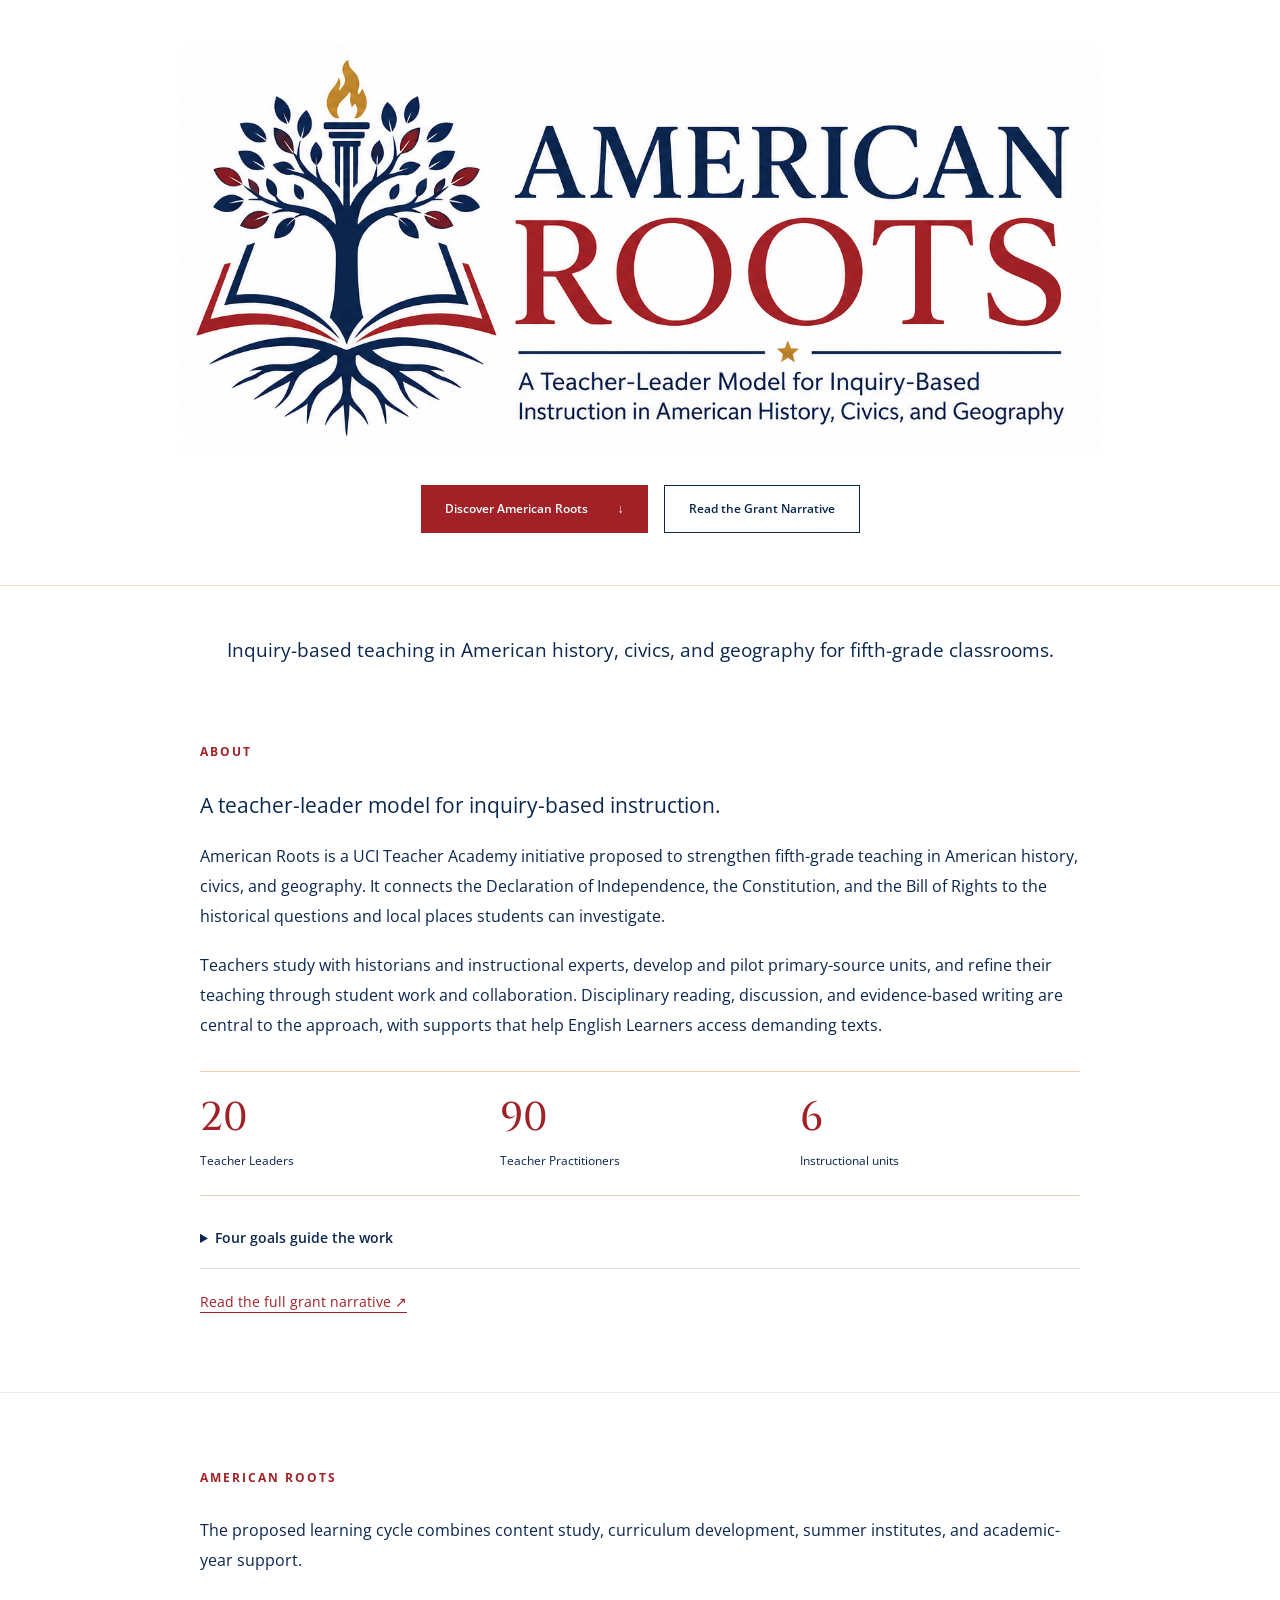
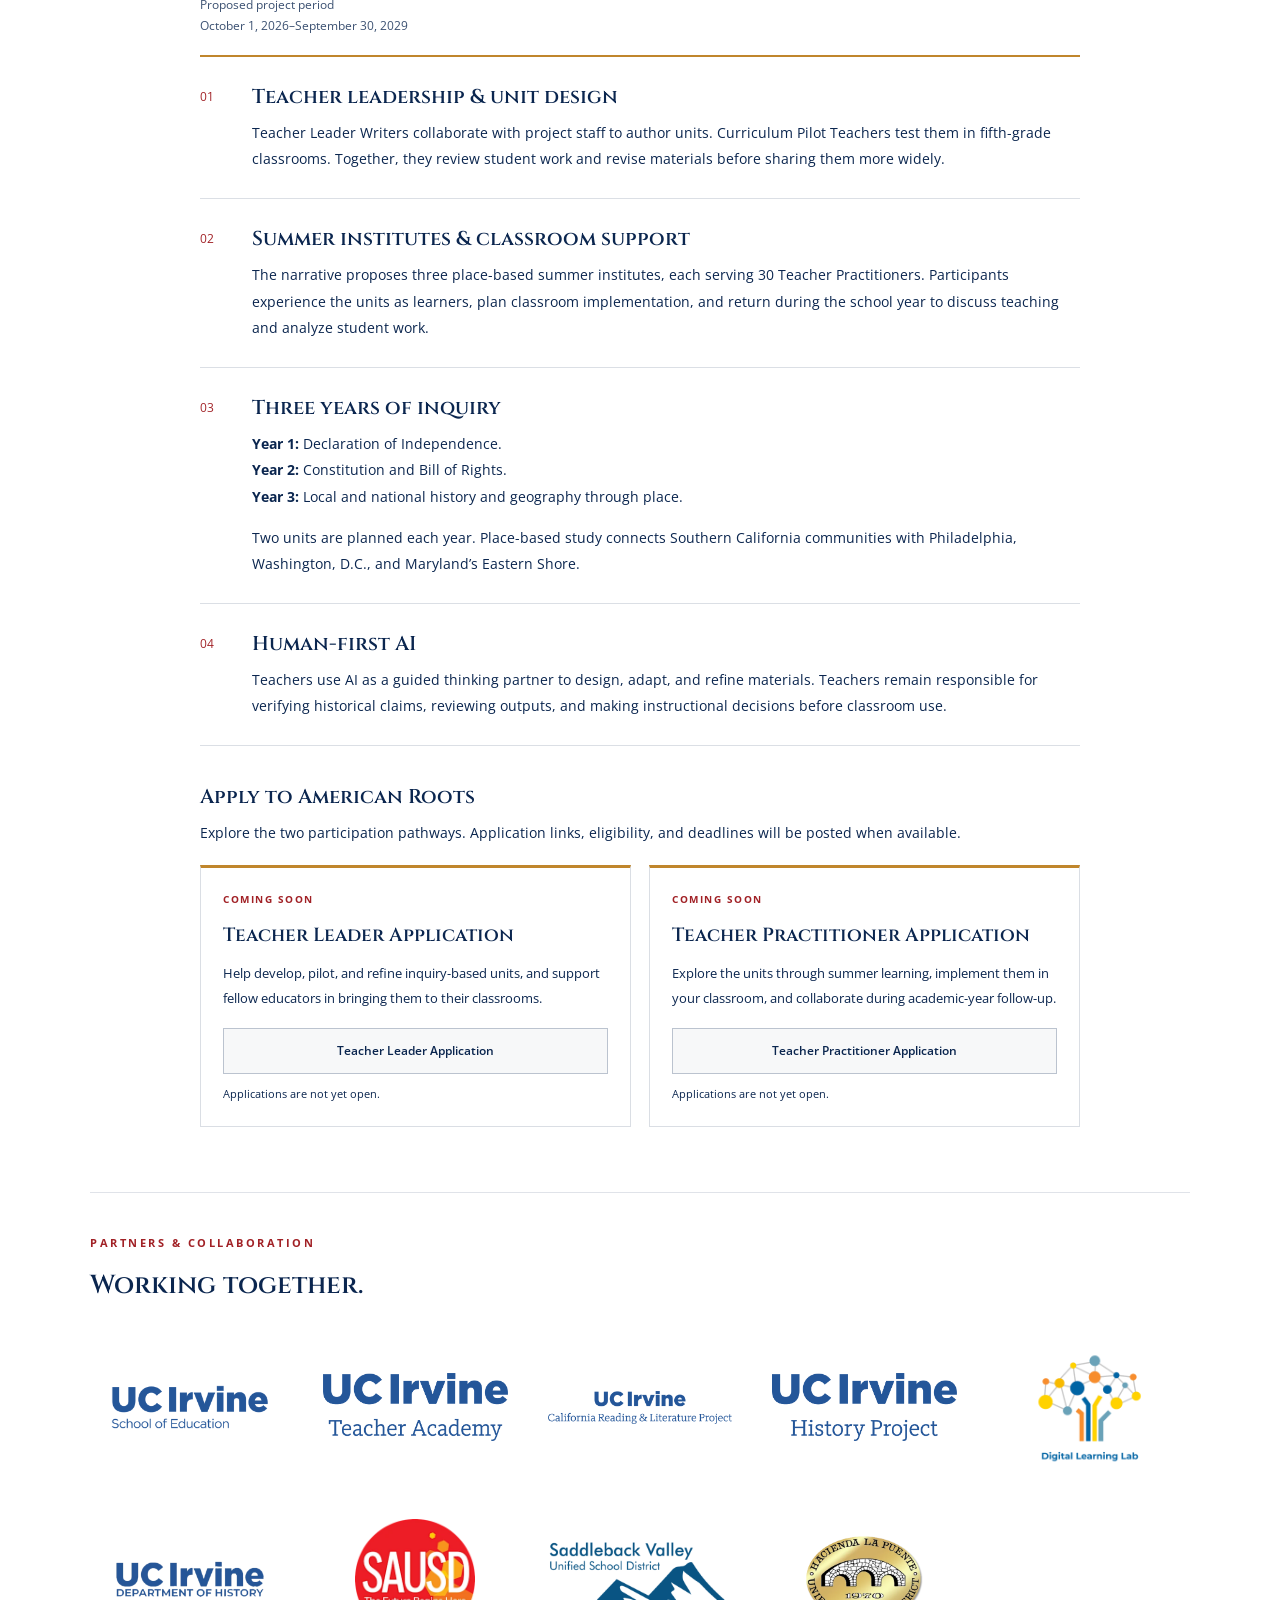
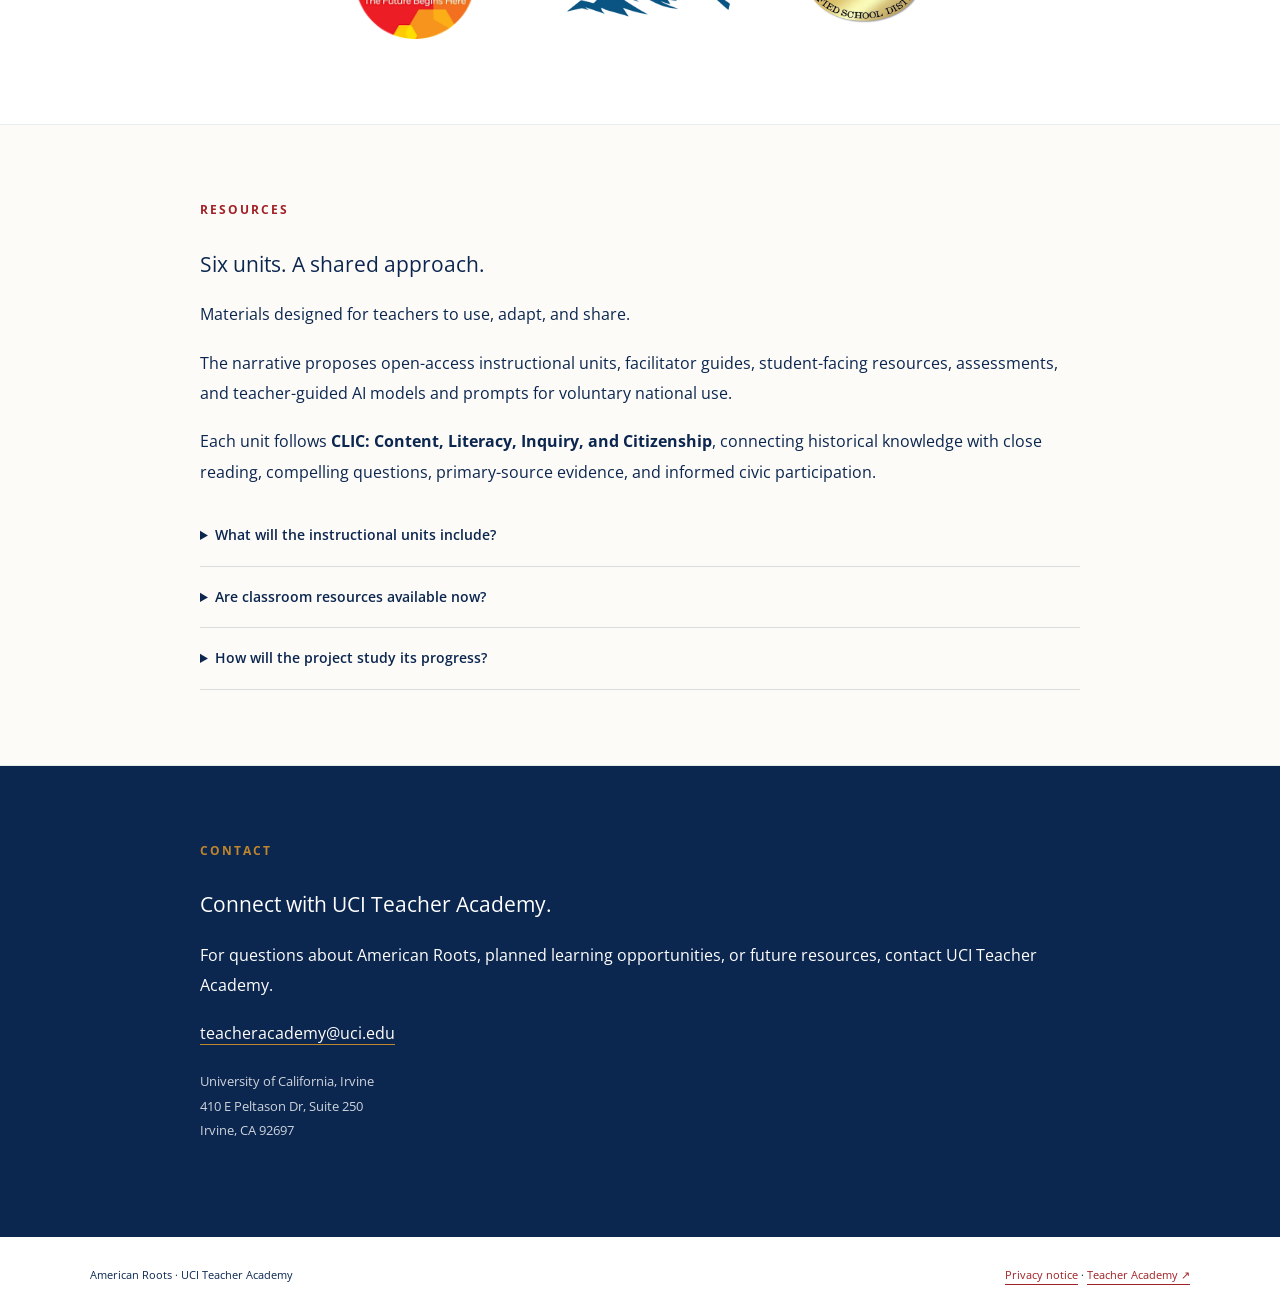
==== commit 776ef6b4: "Remove grant narrative and participation notices" ====
--- a/index.html
+++ b/index.html
@@ -14,7 +14,7 @@
 <a class="skip" href="#main">Skip to content</a>
 <main id="main">
 <div class="hero"><div class="wrap hero-inner"><h1 class="sr-only">American Roots</h1><div class="hero-logo"><img src="american-roots-logo.png" width="1536" height="1024" alt="American Roots — A Teacher-Leader Model for Inquiry-Based Instruction in American History, Civics, and Geography" fetchpriority="high"></div><div class="hero-actions"><a class="button" href="#about">Discover American Roots <span aria-hidden="true">↓</span></a><a class="button button-outline" href="american-roots-grant-narrative.pdf" target="_blank" rel="noopener" aria-label="Read the Grant Narrative (PDF, opens in a new tab)">Read the Grant Narrative</a></div></div></div>
-<div class="wrap"><div class="notice"><strong>From the grant narrative.</strong> The plans below describe the proposed October 2026–September 2029 project. Institute dates, participation details, and released resources will be posted as confirmed.</div></div>
+
 <div class="wrap about-introduction"><p>Inquiry-based teaching in American history, civics, and geography for fifth-grade classrooms.</p></div>
 <section id="about"><div class="wrap section-grid">
 <h2 class="section-label">About</h2>
@@ -39,7 +39,7 @@
 <div class="application-grid">
 <article class="application-card"><span class="application-status">Coming soon</span><h4>Teacher Leader Application</h4><p>Help develop, pilot, and refine inquiry-based units, and support fellow educators in bringing them to their classrooms.</p><button type="button" disabled>Teacher Leader Application</button><p class="application-note">Applications are not yet open.</p></article>
 <article class="application-card"><span class="application-status">Coming soon</span><h4>Teacher Practitioner Application</h4><p>Explore the units through summer learning, implement them in your classroom, and collaborate during academic-year follow-up.</p><button type="button" disabled>Teacher Practitioner Application</button><p class="application-note">Applications are not yet open.</p></article>
-</div><p class="participation-note">The grant narrative describes recruitment through partner districts. <a href="#contact">Contact Teacher Academy</a> with questions about participation.</p>
+</div>
 </div>
 </div></div></div>
 <div class="wrap team-area" id="partners"><div class="eyebrow">Partners &amp; Collaboration</div><h3>Working together.</h3><ul class="partner-grid" aria-label="Partners and collaborators"><li><a class="partner-link" href="https://education.uci.edu/" target="_blank" rel="noopener noreferrer"><div class="partner-logo partner-wordmark"><img src="uci-school-of-education.png" alt="UC Irvine School of Education" loading="lazy"></div></a></li><li><a class="partner-link" href="https://teacheracademy.uci.edu/" target="_blank" rel="noopener noreferrer"><div class="partner-logo "><img src="teacher-academy.png" alt="UC Irvine Teacher Academy" loading="lazy"></div></a></li><li><a class="partner-link" href="https://sites.uci.edu/ucicrlp/" target="_blank" rel="noopener noreferrer"><div class="partner-logo "><img src="california-reading-literature-project.png" alt="California Reading and Literature Project" loading="lazy"></div></a></li><li><a class="partner-link" href="https://historyproject.uci.edu/" target="_blank" rel="noopener noreferrer"><div class="partner-logo "><img src="history-project.png" alt="UC Irvine History Project" loading="lazy"></div></a></li><li><a class="partner-link" href="https://www.digitallearninglab.org/" target="_blank" rel="noopener noreferrer"><div class="partner-logo "><img src="digital-learning-lab.png" alt="Digital Learning Lab" loading="lazy"></div></a></li><li><a class="partner-link" href="https://www.humanities.uci.edu/history" target="_blank" rel="noopener noreferrer"><div class="partner-logo partner-wordmark"><img src="department-of-history.png" alt="UC Irvine Department of History" loading="lazy"></div></a></li><li><a class="partner-link" href="https://www.sausd.us/" target="_blank" rel="noopener noreferrer"><div class="partner-logo "><img src="santa-ana-unified.png" alt="Santa Ana Unified School District" loading="lazy"></div></a></li><li><a class="partner-link" href="https://www.svusd.org/" target="_blank" rel="noopener noreferrer"><div class="partner-logo "><img src="saddleback-valley-unified.png" alt="Saddleback Valley Unified School District" loading="lazy"></div></a></li><li><a class="partner-link" href="https://www.hlpschools.org/" target="_blank" rel="noopener noreferrer"><div class="partner-logo "><img src="hacienda-la-puente-unified.png" alt="Hacienda La Puente Unified School District" loading="lazy"></div></a></li></ul></div>
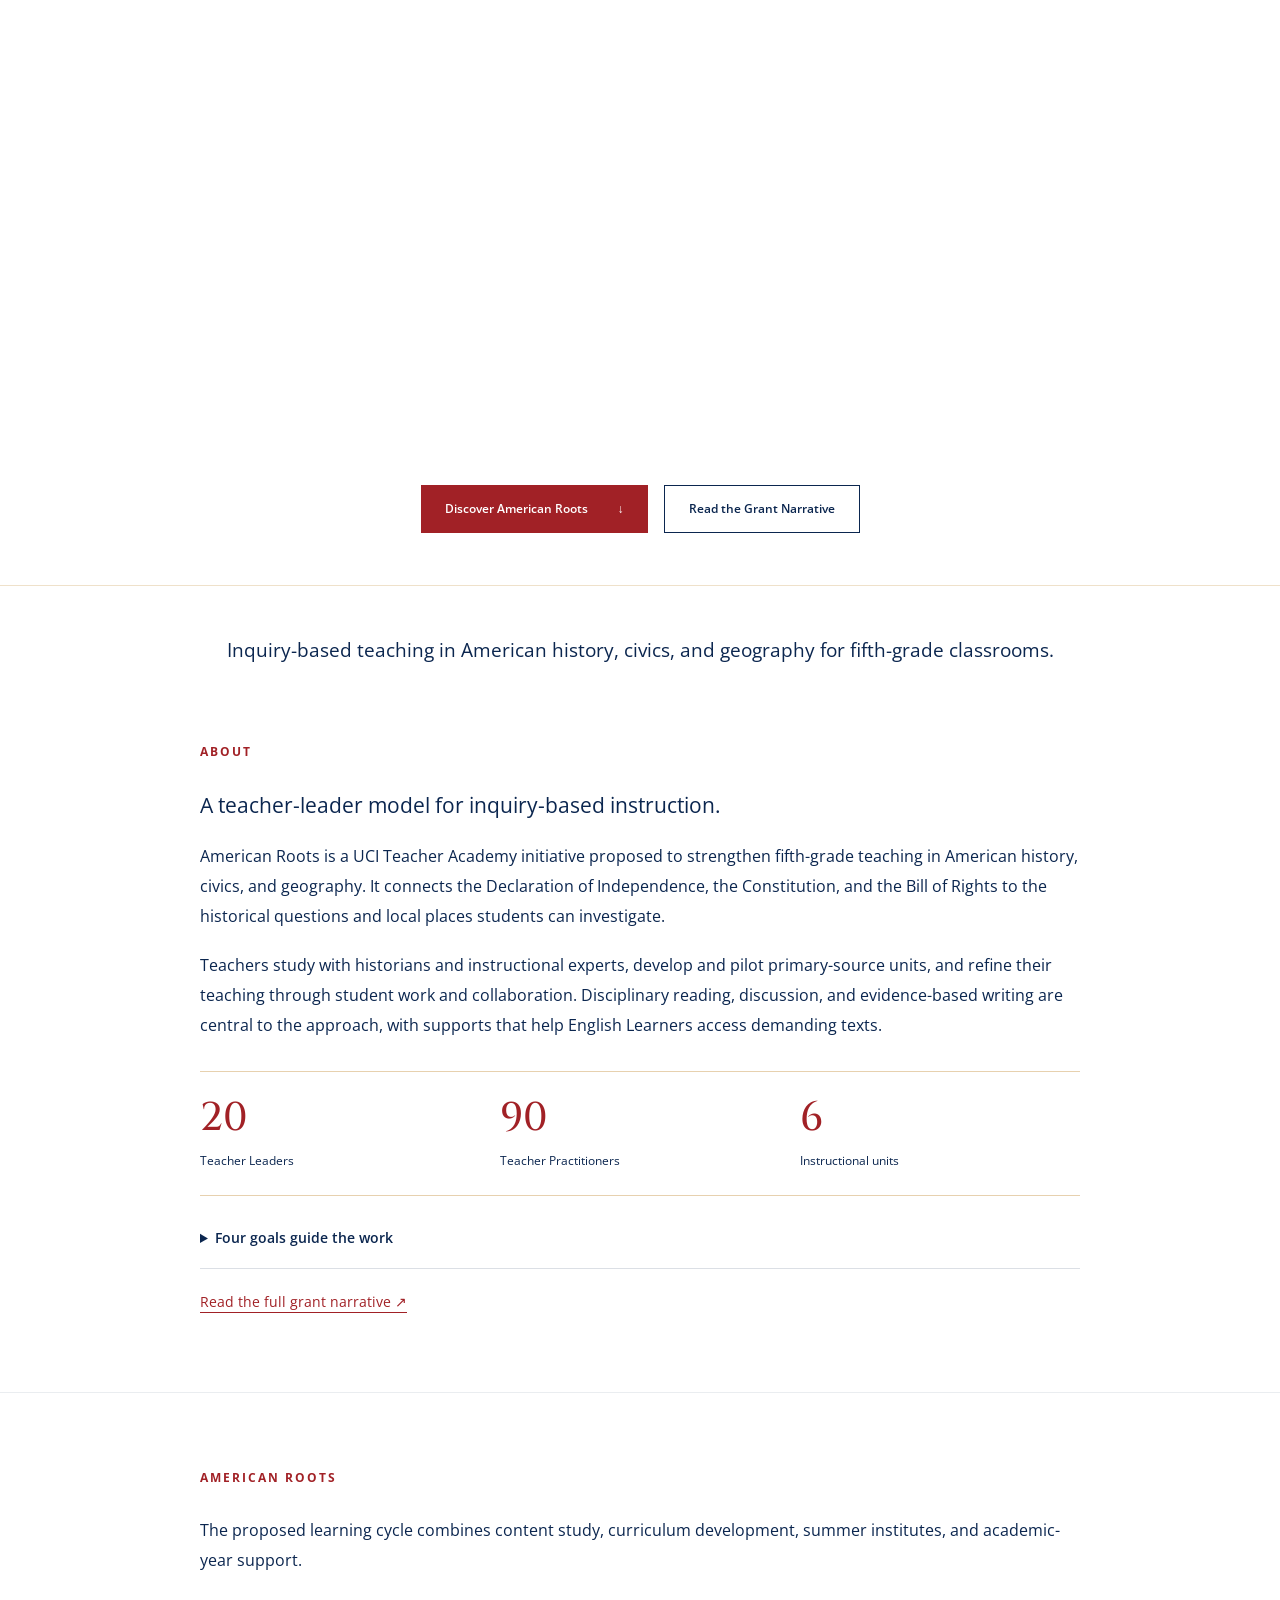
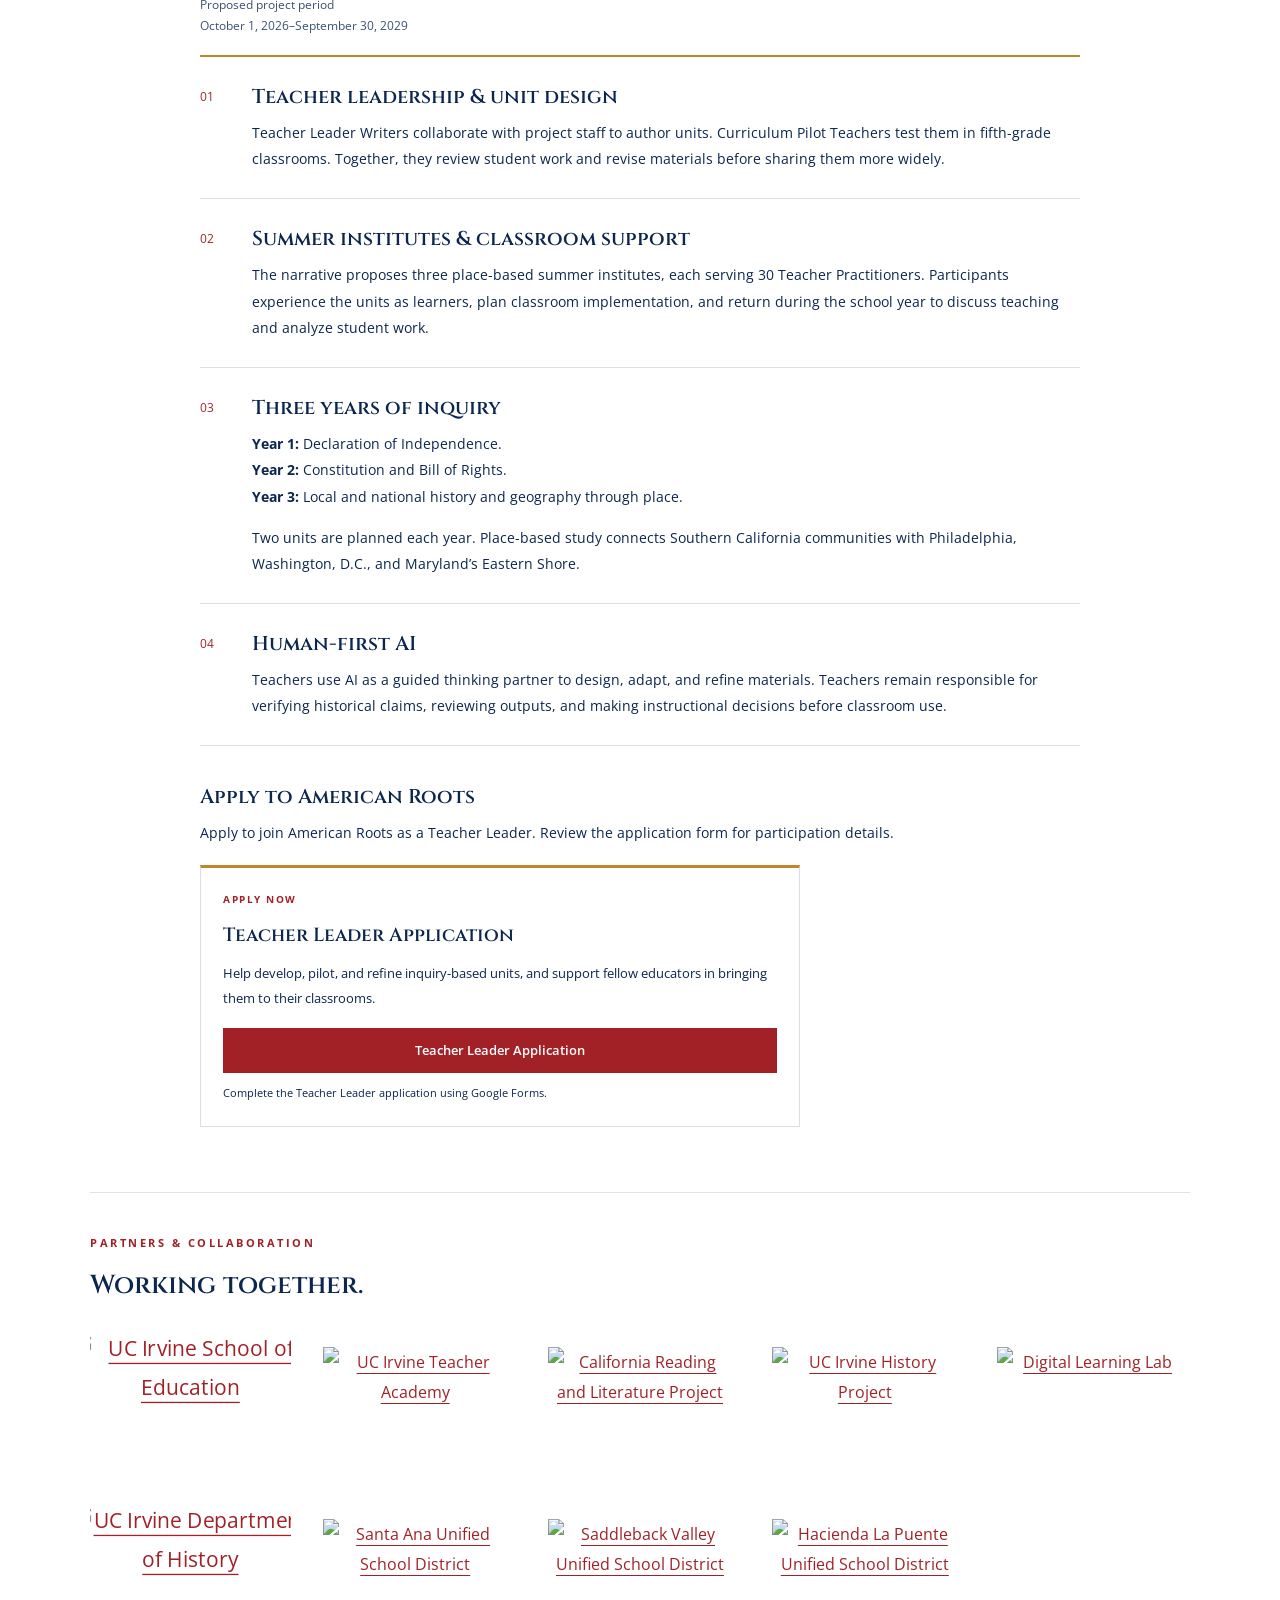
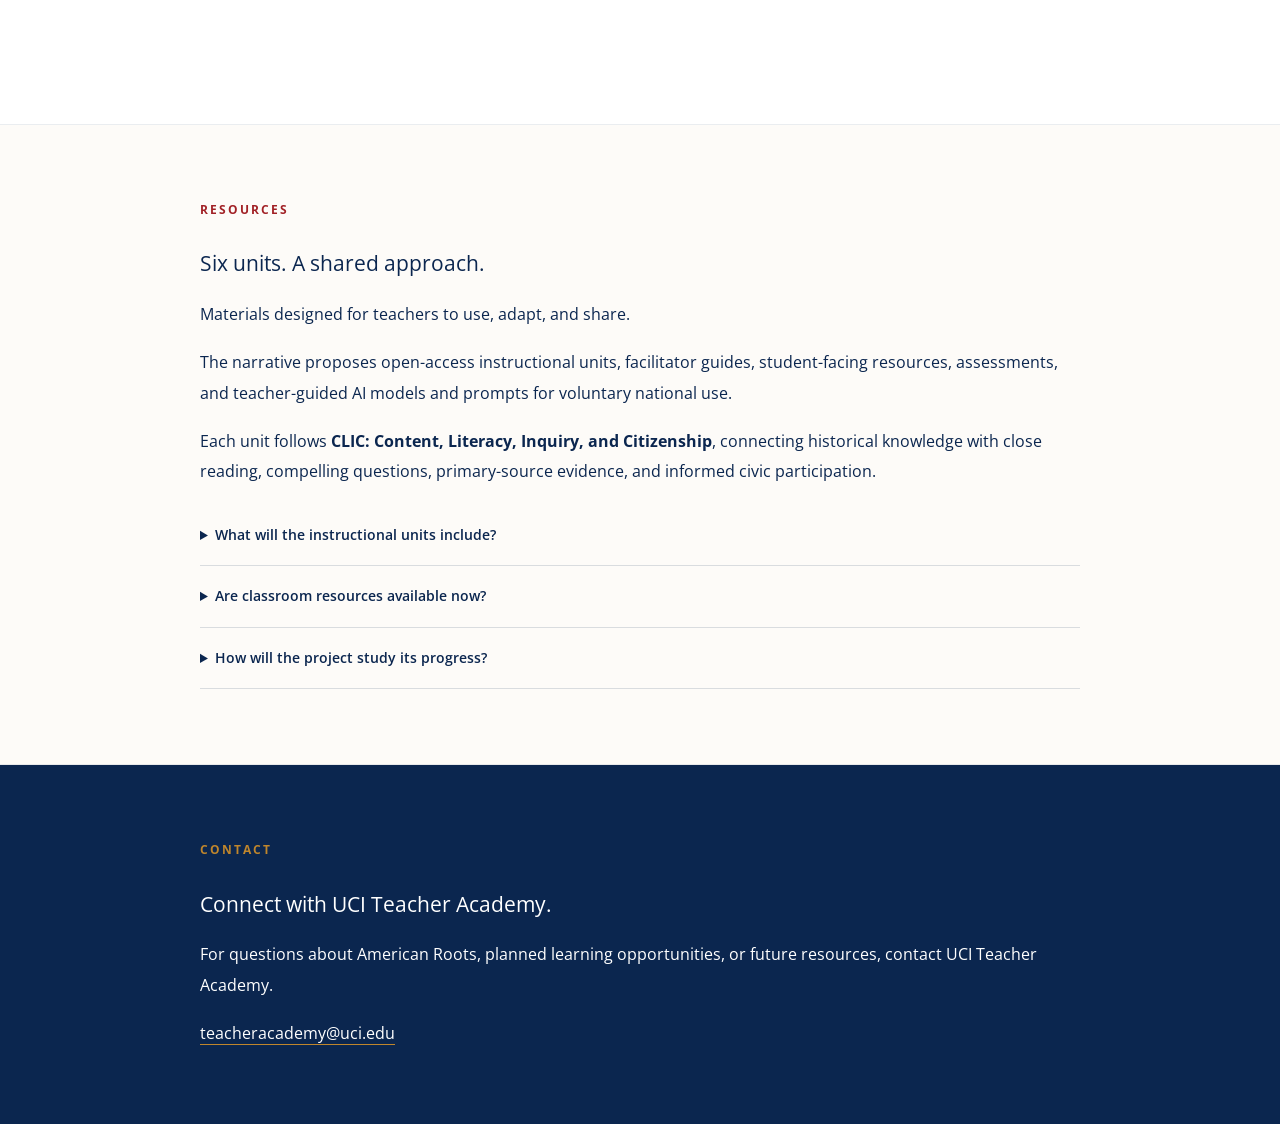
==== commit 08d58f2e: "Update preview with revised WordPress content and Teacher Leader application" ====
--- a/index.html
+++ b/index.html
@@ -1,56 +1,94 @@
 <!doctype html>
-<html lang="en">
-<head>
-<meta charset="utf-8">
-<meta name="viewport" content="width=device-width,initial-scale=1">
-<meta name="description" content="American Roots: A Teacher-Leader Model for Inquiry-Based Instruction in American History, Civics, and Geography.">
-<title>American Roots | UCI Teacher Academy</title>
-<link rel="preconnect" href="https://fonts.googleapis.com">
-<link rel="preconnect" href="https://fonts.gstatic.com" crossorigin>
-<link href="https://fonts.googleapis.com/css2?family=Cinzel:wght@500;600;700&family=Open+Sans:wght@400;500;600;700&display=swap" rel="stylesheet">
-<link rel="stylesheet" href="styles.css?v=2">
-</head>
-<body>
-<a class="skip" href="#main">Skip to content</a>
-<main id="main">
-<div class="hero"><div class="wrap hero-inner"><h1 class="sr-only">American Roots</h1><div class="hero-logo"><img src="american-roots-logo.png" width="1536" height="1024" alt="American Roots — A Teacher-Leader Model for Inquiry-Based Instruction in American History, Civics, and Geography" fetchpriority="high"></div><div class="hero-actions"><a class="button" href="#about">Discover American Roots <span aria-hidden="true">↓</span></a><a class="button button-outline" href="american-roots-grant-narrative.pdf" target="_blank" rel="noopener" aria-label="Read the Grant Narrative (PDF, opens in a new tab)">Read the Grant Narrative</a></div></div></div>
+<html lang="en"><head><meta charset="utf-8"><meta name="viewport" content="width=device-width, initial-scale=1"><title>American Roots | UCI Teacher Academy</title><link href="https://fonts.googleapis.com/css2?family=Cinzel:wght@500;600;700&family=Open+Sans:wght@400;500;600;700&display=swap" rel="stylesheet"><link rel="stylesheet" href="styles.css?v=wordpress1"><style>body{margin:0}</style></head><body><div id="american-roots">
+<a class="skip" href="#ar-content">Skip to content</a>
+	<div id="ar-content">
+	<div class="hero">
+		<div class="wrap hero-inner">
+			<h1 class="sr-only">American Roots</h1>
+			<div class="hero-logo">
+				<img src="https://sites.uci.edu/teacheracademy/files/2026/11/american-roots-logo.jpg" width="1536" height="1024" alt="American Roots — A Teacher-Leader Model for Inquiry-Based Instruction in American History, Civics, and Geography"></div>
+				<div class="hero-actions">
+					<a class="button" href="#about">Discover American Roots 
+						<span aria-hidden="true">↓
+				</span>
+			</a>
+			<a class="button button-outline" href="https://drive.google.com/file/d/1IIZveK6ghjP-cge56Y4BQxJH-K6C2ojb/view" target="_blank" rel="noopener noreferrer" aria-label="Read the Grant Narrative">Read the Grant Narrative
+				</a>
+			</div>
+		</div>
+	</div>
 
-<div class="wrap about-introduction"><p>Inquiry-based teaching in American history, civics, and geography for fifth-grade classrooms.</p></div>
-<section id="about"><div class="wrap section-grid">
-<h2 class="section-label">About</h2>
-<div><p class="lead">A teacher-leader model for inquiry-based instruction.</p>
-<p>American Roots is a UCI Teacher Academy initiative proposed to strengthen fifth-grade teaching in American history, civics, and geography. It connects the Declaration of Independence, the Constitution, and the Bill of Rights to the historical questions and local places students can investigate.</p>
-<p>Teachers study with historians and instructional experts, develop and pilot primary-source units, and refine their teaching through student work and collaboration. Disciplinary reading, discussion, and evidence-based writing are central to the approach, with supports that help English Learners access demanding texts.</p>
-<div class="project-targets" aria-label="Proposed three-year project goals"><div><strong>20</strong><span>Teacher Leaders</span></div><div><strong>90</strong><span>Teacher Practitioners</span></div><div><strong>6</strong><span>Instructional units</span></div></div>
+	<div class="wrap about-introduction">
+		<p>Inquiry-based teaching in American history, civics, and geography for fifth-grade classrooms.</p>
+	</div>
+	<section id="about">
+		<div class="wrap section-grid">
+	<h2 class="section-label">About</h2>
+	<div>
+		<p class="lead">A teacher-leader model for inquiry-based instruction.</p>
+	<p>
+		American Roots is a UCI Teacher Academy initiative proposed to strengthen fifth-grade teaching in American history, civics, and geography. It connects the Declaration of Independence, the Constitution, and the Bill of Rights to the historical questions and local places students can investigate.
+	</p>
+	<p>
+		Teachers study with historians and instructional experts, develop and pilot primary-source units, and refine their teaching through student work and collaboration. Disciplinary reading, discussion, and evidence-based writing are central to the approach, with supports that help English Learners access demanding texts.
+	</p>
+	<div class="project-targets" aria-label="Proposed three-year project goals">
+		<div>
+			<strong>
+				20
+			</strong>
+			<span>
+				Teacher Leaders
+			</span>
+		</div>
+		<div>
+			<strong>
+				90
+			</strong>
+			<span>
+				Teacher Practitioners
+			</span>
+		</div>
+		<div>
+			<strong>
+				6
+			</strong>
+			<span>
+				Instructional units
+			</span>
+		</div>
+	</div>
 
-<details><summary>Four goals guide the work</summary><ol class="goals"><li>Deepen teachers’ knowledge of founding principles and documents.</li><li>Build teachers’ capacity to direct and evaluate AI as a support for curriculum design.</li><li>Develop six inquiry-based, primary-source units for fifth-grade classrooms.</li><li>Build a sustained teacher-leader network for implementation, reflection, and improvement.</li></ol></details>
-<a class="text-link" href="american-roots-grant-narrative.pdf" target="_blank" rel="noopener" aria-label="Read the full grant narrative (PDF, opens in a new tab)">Read the full grant narrative ↗</a>
-</div></div></section>
-<section id="program"><div class="wrap section-grid">
-<h2 class="section-label">American Roots</h2>
-<div><p>The proposed learning cycle combines content study, curriculum development, summer institutes, and academic-year support.</p><p class="small-note">Proposed project period<br>October 1, 2026–September 30, 2029</p><div class="rows">
-<div class="row"><span class="number">01</span><div><h3>Teacher leadership &amp; unit design</h3><p>Teacher Leader Writers collaborate with project staff to author units. Curriculum Pilot Teachers test them in fifth-grade classrooms. Together, they review student work and revise materials before sharing them more widely.</p></div></div>
-<div class="row"><span class="number">02</span><div><h3>Summer institutes &amp; classroom support</h3><p>The narrative proposes three place-based summer institutes, each serving 30 Teacher Practitioners. Participants experience the units as learners, plan classroom implementation, and return during the school year to discuss teaching and analyze student work.</p></div></div>
-<div class="row"><span class="number">03</span><div><h3>Three years of inquiry</h3><p><strong>Year 1:</strong> Declaration of Independence.<br><strong>Year 2:</strong> Constitution and Bill of Rights.<br><strong>Year 3:</strong> Local and national history and geography through place.</p><p class="row-followup">Two units are planned each year. Place-based study connects Southern California communities with Philadelphia, Washington, D.C., and Maryland’s Eastern Shore.</p></div></div>
-<div class="row"><span class="number">04</span><div><h3>Human-first AI</h3><p>Teachers use AI as a guided thinking partner to design, adapt, and refine materials. Teachers remain responsible for verifying historical claims, reviewing outputs, and making instructional decisions before classroom use.</p></div></div>
-<div class="applications" aria-labelledby="applications-heading">
-<h3 id="applications-heading">Apply to American Roots</h3>
-<p class="applications-intro">Explore the two participation pathways. Application links, eligibility, and deadlines will be posted when available.</p>
-<div class="application-grid">
-<article class="application-card"><span class="application-status">Coming soon</span><h4>Teacher Leader Application</h4><p>Help develop, pilot, and refine inquiry-based units, and support fellow educators in bringing them to their classrooms.</p><button type="button" disabled>Teacher Leader Application</button><p class="application-note">Applications are not yet open.</p></article>
-<article class="application-card"><span class="application-status">Coming soon</span><h4>Teacher Practitioner Application</h4><p>Explore the units through summer learning, implement them in your classroom, and collaborate during academic-year follow-up.</p><button type="button" disabled>Teacher Practitioner Application</button><p class="application-note">Applications are not yet open.</p></article>
+	<details><summary>Four goals guide the work</summary><ol class="goals"><li>Deepen teachers’ knowledge of founding principles and documents.</li><li>Build teachers’ capacity to direct and evaluate AI as a support for curriculum design.</li><li>Develop six inquiry-based, primary-source units for fifth-grade classrooms.</li><li>Build a sustained teacher-leader network for implementation, reflection, and improvement.</li></ol></details>
+	<a class="text-link" href="https://drive.google.com/file/d/1IIZveK6ghjP-cge56Y4BQxJH-K6C2ojb/view" target="_blank" rel="noopener noreferrer" aria-label="Read the full grant narrative">Read the full grant narrative ↗</a>
+	</div></div></section>
+	<section id="program"><div class="wrap section-grid">
+	<h2 class="section-label">American Roots</h2>
+	<div><p>The proposed learning cycle combines content study, curriculum development, summer institutes, and academic-year support.</p><p class="small-note">Proposed project period<br>October 1, 2026–September 30, 2029</p><div class="rows">
+	<div class="row"><span class="number">01</span><div><h3>Teacher leadership &amp; unit design</h3><p>Teacher Leader Writers collaborate with project staff to author units. Curriculum Pilot Teachers test them in fifth-grade classrooms. Together, they review student work and revise materials before sharing them more widely.</p></div></div>
+	<div class="row"><span class="number">02</span><div><h3>Summer institutes &amp; classroom support</h3><p>The narrative proposes three place-based summer institutes, each serving 30 Teacher Practitioners. Participants experience the units as learners, plan classroom implementation, and return during the school year to discuss teaching and analyze student work.</p></div></div>
+	<div class="row"><span class="number">03</span><div><h3>Three years of inquiry</h3><p><strong>Year 1:</strong> Declaration of Independence.<br><strong>Year 2:</strong> Constitution and Bill of Rights.<br><strong>Year 3:</strong> Local and national history and geography through place.</p><p class="row-followup">Two units are planned each year. Place-based study connects Southern California communities with Philadelphia, Washington, D.C., and Maryland’s Eastern Shore.</p></div></div>
+	<div class="row"><span class="number">04</span><div><h3>Human-first AI</h3><p>Teachers use AI as a guided thinking partner to design, adapt, and refine materials. Teachers remain responsible for verifying historical claims, reviewing outputs, and making instructional decisions before classroom use.</p></div></div>
+	<div class="applications" aria-labelledby="applications-heading">
+	<h3 id="applications-heading">Apply to American Roots</h3>
+	<p class="applications-intro">Apply to join American Roots as a Teacher Leader. Review the application form for participation details.</p>
+	<div class="application-grid">
+	<article class="application-card"><span class="application-status">Apply now</span><h4>Teacher Leader Application</h4><p>Help develop, pilot, and refine inquiry-based units, and support fellow educators in bringing them to their classrooms.</p><a class="application-button" href="https://docs.google.com/forms/d/e/1FAIpQLScCPz0XGne_NJoj2QFX8-WYc06PZZyyjC-LbkQXTOsmHHUvuA/viewform" target="_blank" rel="noopener noreferrer" aria-label="Teacher Leader Application (opens in a new tab)">Teacher Leader Application</a><p class="application-note">Complete the Teacher Leader application using Google Forms.</p></article>
+
+	</div>
+	</div>
+	</div></div></div>
+	<div class="wrap team-area" id="partners">
+		<div class="eyebrow">Partners &amp; Collaboration</div><h3>Working together.</h3><ul class="partner-grid" aria-label="Partners and collaborators"><li><a class="partner-link" href="https://education.uci.edu/" target="_blank" rel="noopener noreferrer"><div class="partner-logo partner-wordmark"><img src="https://teacheracademy.uci.edu/files/2025/11/UC-Irvine-School-of-Education.png" alt="UC Irvine School of Education" loading="lazy"></div></a></li><li><a class="partner-link" href="https://teacheracademy.uci.edu/" target="_blank" rel="noopener noreferrer"><div class="partner-logo "><img src="https://sites.uci.edu/teacheracademy/files/2026/11/teacher-academy.png" alt="UC Irvine Teacher Academy" loading="lazy"></div></a></li><li><a class="partner-link" href="https://sites.uci.edu/ucicrlp/" target="_blank" rel="noopener noreferrer"><div class="partner-logo "><img src="https://sites.uci.edu/teacheracademy/files/2026/11/california-reading-literature-project.png" alt="California Reading and Literature Project" loading="lazy"></div></a></li><li><a class="partner-link" href="https://historyproject.uci.edu/" target="_blank" rel="noopener noreferrer"><div class="partner-logo "><img src="https://teacheracademy.uci.edu/files/2025/11/UC-Irvine-History-Project.png" alt="UC Irvine History Project" loading="lazy"></div></a></li><li><a class="partner-link" href="https://www.digitallearninglab.org/" target="_blank" rel="noopener noreferrer"><div class="partner-logo "><img src="https://sites.uci.edu/teacheracademy/files/2026/11/digital-learning-lab.png" alt="Digital Learning Lab" loading="lazy"></div></a></li><li><a class="partner-link" href="https://www.humanities.uci.edu/history" target="_blank" rel="noopener noreferrer"><div class="partner-logo partner-wordmark"><img src="https://sites.uci.edu/teacheracademy/files/2026/11/department-of-history.png" alt="UC Irvine Department of History" loading="lazy"></div></a></li><li><a class="partner-link" href="https://www.sausd.us/" target="_blank" rel="noopener noreferrer"><div class="partner-logo "><img src="https://resources.finalsite.net/images/f_auto,q_auto,t_image_size_1/v1739467904/sausdus/t8hjbkxbabvnoxqddiqu/NewSAUSDLogo.png" alt="Santa Ana Unified School District" loading="lazy"></div></a></li><li><a class="partner-link" href="https://www.svusd.org/" target="_blank" rel="noopener noreferrer"><div class="partner-logo "><img src="https://resources.finalsite.net/images/f_auto,q_auto,t_image_size_2/v1638295552/svusdorg/qexzjqhvuimkn1uqqyws/SVUSDLogoPNG.png" alt="Saddleback Valley Unified School District" loading="lazy"></div></a></li><li><a class="partner-link" href="https://www.hlpschools.org/" target="_blank" rel="noopener noreferrer"><div class="partner-logo "><img src="https://resources.finalsite.net/images/f_auto,q_auto/v1684671037/hlpschoolsorg/kurwj11httubhzkcrxrj/HaciendaLaPuenteUnified.png" alt="Hacienda La Puente Unified School District" loading="lazy"></div></a></li></ul></div>
+	</section>
+	<section id="resources" class="resources"><div class="wrap section-grid">
+	<h2 class="section-label">Resources</h2>
+	<div><p class="lead">Six units. A shared approach.</p><p>Materials designed for teachers to use, adapt, and share.</p><p>The narrative proposes open-access instructional units, facilitator guides, student-facing resources, assessments, and teacher-guided AI models and prompts for voluntary national use.</p><p>Each unit follows <strong>CLIC: Content, Literacy, Inquiry, and Citizenship</strong>, connecting historical knowledge with close reading, compelling questions, primary-source evidence, and informed civic participation.</p>
+	<details><summary>What will the instructional units include?</summary><p>Units are planned to combine founding documents, maps, literature, and other primary sources. Students investigate essential questions and develop evidence-based arguments. Classroom piloting and student-work review will inform revisions before release.</p></details>
+	<details><summary>Are classroom resources available now?</summary><p>American Roots units and facilitator materials have not been posted on this website yet. The <a href="https://drive.google.com/file/d/1IIZveK6ghjP-cge56Y4BQxJH-K6C2ojb/view" target="_blank" rel="noopener noreferrer">grant narrative </a> describes the planned materials and their development.</p></details>
+	<details><summary>How will the project study its progress?</summary><p>The proposed evaluation combines teacher content-knowledge assessments, curriculum reviews, student-work analysis, implementation documentation, and teacher reflections. Findings are intended to guide improvements across each annual cycle.</p></details>
+	</div></div></section>
+	<section id="contact" class="contact"><div class="wrap section-grid"><h2 class="section-label">Contact</h2><div><p class="lead">Connect with UCI Teacher Academy.</p><p>For questions about American Roots, planned learning opportunities, or future resources, contact UCI Teacher Academy.</p><a href="mailto:teacheracademy@uci.edu">teacheracademy@uci.edu</a></div></div></section>
 </div>
 </div>
-</div></div></div>
-<div class="wrap team-area" id="partners"><div class="eyebrow">Partners &amp; Collaboration</div><h3>Working together.</h3><ul class="partner-grid" aria-label="Partners and collaborators"><li><a class="partner-link" href="https://education.uci.edu/" target="_blank" rel="noopener noreferrer"><div class="partner-logo partner-wordmark"><img src="uci-school-of-education.png" alt="UC Irvine School of Education" loading="lazy"></div></a></li><li><a class="partner-link" href="https://teacheracademy.uci.edu/" target="_blank" rel="noopener noreferrer"><div class="partner-logo "><img src="teacher-academy.png" alt="UC Irvine Teacher Academy" loading="lazy"></div></a></li><li><a class="partner-link" href="https://sites.uci.edu/ucicrlp/" target="_blank" rel="noopener noreferrer"><div class="partner-logo "><img src="california-reading-literature-project.png" alt="California Reading and Literature Project" loading="lazy"></div></a></li><li><a class="partner-link" href="https://historyproject.uci.edu/" target="_blank" rel="noopener noreferrer"><div class="partner-logo "><img src="history-project.png" alt="UC Irvine History Project" loading="lazy"></div></a></li><li><a class="partner-link" href="https://www.digitallearninglab.org/" target="_blank" rel="noopener noreferrer"><div class="partner-logo "><img src="digital-learning-lab.png" alt="Digital Learning Lab" loading="lazy"></div></a></li><li><a class="partner-link" href="https://www.humanities.uci.edu/history" target="_blank" rel="noopener noreferrer"><div class="partner-logo partner-wordmark"><img src="department-of-history.png" alt="UC Irvine Department of History" loading="lazy"></div></a></li><li><a class="partner-link" href="https://www.sausd.us/" target="_blank" rel="noopener noreferrer"><div class="partner-logo "><img src="santa-ana-unified.png" alt="Santa Ana Unified School District" loading="lazy"></div></a></li><li><a class="partner-link" href="https://www.svusd.org/" target="_blank" rel="noopener noreferrer"><div class="partner-logo "><img src="saddleback-valley-unified.png" alt="Saddleback Valley Unified School District" loading="lazy"></div></a></li><li><a class="partner-link" href="https://www.hlpschools.org/" target="_blank" rel="noopener noreferrer"><div class="partner-logo "><img src="hacienda-la-puente-unified.png" alt="Hacienda La Puente Unified School District" loading="lazy"></div></a></li></ul></div>
-</section>
-<section id="resources" class="resources"><div class="wrap section-grid">
-<h2 class="section-label">Resources</h2>
-<div><p class="lead">Six units. A shared approach.</p><p>Materials designed for teachers to use, adapt, and share.</p><p>The narrative proposes open-access instructional units, facilitator guides, student-facing resources, assessments, and teacher-guided AI models and prompts for voluntary national use.</p><p>Each unit follows <strong>CLIC: Content, Literacy, Inquiry, and Citizenship</strong>, connecting historical knowledge with close reading, compelling questions, primary-source evidence, and informed civic participation.</p>
-<details><summary>What will the instructional units include?</summary><p>Units are planned to combine founding documents, maps, literature, and other primary sources. Students investigate essential questions and develop evidence-based arguments. Classroom piloting and student-work review will inform revisions before release.</p></details>
-<details><summary>Are classroom resources available now?</summary><p>American Roots units and facilitator materials have not been posted on this website yet. The <a href="american-roots-grant-narrative.pdf" target="_blank" rel="noopener">grant narrative (PDF, opens in a new tab)</a> describes the planned materials and their development.</p></details>
-<details><summary>How will the project study its progress?</summary><p>The proposed evaluation combines teacher content-knowledge assessments, curriculum reviews, student-work analysis, implementation documentation, and teacher reflections. Findings are intended to guide improvements across each annual cycle.</p></details>
-</div></div></section>
-<section id="contact" class="contact"><div class="wrap section-grid"><h2 class="section-label">Contact</h2><div><p class="lead">Connect with UCI Teacher Academy.</p><p>For questions about American Roots, planned learning opportunities, or future resources, contact UCI Teacher Academy.</p><a href="mailto:teacheracademy@uci.edu">teacheracademy@uci.edu</a><p class="address">University of California, Irvine<br>410 E Peltason Dr, Suite 250<br>Irvine, CA 92697</p></div></div></section>
-</main><footer><div class="wrap footer-row"><span>American Roots · UCI Teacher Academy</span><span><a href="https://uci.edu/privacy/index.php" target="_blank" rel="noopener noreferrer">Privacy notice</a> · <a href="https://teacheracademy.uci.edu/" target="_blank" rel="noopener noreferrer">Teacher Academy ↗</a></span></div></footer>
-</body></html>
+</body></html>
--- a/styles.css
+++ b/styles.css
@@ -1,4 +1,4 @@
-:root {
+#american-roots {
   --navy: #0b264f;
   --crimson: #a12126;
   --gold: #c0862c;
@@ -6,143 +6,138 @@
   --serif: 'Cinzel', Georgia, serif;
   --sans: 'Open Sans', 'Segoe UI', sans-serif;
 }
-* { box-sizing: border-box; }
-html { scroll-behavior: smooth; scroll-padding-top: 24px; }
-body { margin: 0; color: var(--navy); background: var(--white); font: 16px/1.9 var(--sans); }
-a { color: var(--crimson); text-underline-offset: 5px; }
-a:hover { text-decoration-thickness: 2px; }
-a:focus-visible, summary:focus-visible { outline: 3px solid var(--gold); outline-offset: 5px; }
-.skip { position: absolute; top: -100px; padding: 12px; background: white; z-index: 10; }
-.skip:focus { top: 0; }
-.wrap { width: min(1100px, calc(100% - 64px)); margin: auto; }
-.institution { background: var(--navy); padding: 7px 0; font-size: 10px; letter-spacing: 1.5px; }
-.institution a { color: white; text-decoration: none; }
-header { border-bottom: 1px solid #0b264f1a; }
-.nav { display: flex; justify-content: space-between; align-items: center; gap: 36px; padding: 24px 0; }
-.brand { font: 600 25px/1.25 var(--serif); text-decoration: none; color: var(--navy); }
-.brand span { display: block; font: 11px/2 var(--sans); letter-spacing: 2px; text-transform: uppercase; }
-nav { display: flex; gap: 30px; }
-nav a { color: var(--navy); text-decoration: none; font-size: 13px; font-weight: 600; }
-nav a:hover { color: var(--crimson); }
-.hero { border-bottom: 1px solid #c0862c40; background: linear-gradient(180deg, white 55%, #c0862c09); }
-.hero-inner { text-align: center; padding: 32px 0 52px; }
-.eyebrow { color: var(--crimson); font-size: 11px; letter-spacing: 2.5px; text-transform: uppercase; font-weight: 700; }
-h1 { font: 500 clamp(40px, 6vw, 76px)/1.2 var(--serif); letter-spacing: 1px; margin: 20px 0; }
-.hero-rule { width: 75px; height: 3px; background: var(--gold); margin: 25px auto; }
-.intro { font: italic 28px/1.4 Georgia, serif; color: var(--crimson); margin: 0 0 14px; }
-.hero-description { font-size: 15px; margin: 0 auto; max-width: 560px; }
-.button { display: inline-flex; align-items: center; gap: 30px; margin-top: 28px; padding: 12px 24px; background: var(--crimson); color: white; text-decoration: none; font-size: 12px; font-weight: 600; }
-.button:hover { background: var(--navy); }
-.notice { border-left: 3px solid var(--gold); background: #c0862c0c; padding: 12px 20px; font-size: 12px; margin: 30px 0 0; }
-section { padding: 75px 0; border-bottom: 1px solid #0b264f15; }
-.section-grid { display: block; max-width: 880px; }
-h2 { font: 500 36px/1.35 var(--serif); margin: 15px 0 20px; }
-h3 { font: 600 20px/1.5 var(--serif); margin: 0 0 8px; }
-p { margin: 0 0 18px; }
-.lead { font-size: 21px; line-height: 1.6; }
-.muted { opacity: .8; }
-.rows { border-top: 2px solid var(--gold); }
-.row { display: grid; grid-template-columns: 32px 1fr; gap: 20px; padding: 25px 0; border-bottom: 1px solid #0b264f25; }
-.number { color: var(--crimson); font-size: 12px; padding-top: 4px; }
-.row p { margin: 0; font-size: 14px; }
-.resources { background: #c0862c08; }
-details { border-bottom: 1px solid #0b264f25; padding: 17px 0; }
-summary { cursor: pointer; font-size: 14px; font-weight: 600; }
-details p { font-size: 14px; margin: 14px 0 0; }
-.contact { background: var(--navy); color: white; }
-.contact .eyebrow { color: var(--gold); }
-.contact a { color: white; text-decoration-color: var(--gold); }
-.address { margin-top: 20px; font-size: 13px; opacity: .8; }
-footer { padding: 28px 0; font-size: 11px; }
-.footer-row { display: flex; justify-content: space-between; gap: 20px; }
-@media (max-width: 760px) {
-  .wrap { width: calc(100% - 36px); }
-  .nav { flex-direction: column; align-items: flex-start; gap: 20px; padding: 20px 0; }
-  nav { gap: 20px; flex-wrap: wrap; }
-  nav a { font-size: 12px; }
-  .hero-inner { padding: 28px 0 38px; }
-  h1 { font-size: clamp(32px, 8.5vw, 58px); }
-  .intro { font-size: 23px; }
-  .section-grid { grid-template-columns: 1fr; gap: 25px; }
-  section { padding: 48px 0; }
-  h2 { font-size: 29px; }
-  .footer-row { flex-direction: column; gap: 8px; }
-  .institution { font-size: 8px; letter-spacing: 1px; }
+#american-roots * { box-sizing: border-box; }
+#american-roots { margin: 0; color: var(--navy); background: var(--white); font: 16px/1.9 var(--sans); }
+#american-roots a { color: var(--crimson); text-underline-offset: 5px; }
+#american-roots a:hover { text-decoration-thickness: 2px; }
+#american-roots a:focus-visible, #american-roots summary:focus-visible { outline: 3px solid var(--gold); outline-offset: 5px; }
+#american-roots .skip { position: absolute; top: -100px; padding: 12px; background: white; z-index: 10; }
+#american-roots .skip:focus { top: 0; }
+#american-roots .wrap { width: min(1100px, calc(100% - 64px)); margin: auto; }
+#american-roots .institution { background: var(--navy); padding: 7px 0; font-size: 10px; letter-spacing: 1.5px; }
+#american-roots .institution a { color: white; text-decoration: none; }
+#american-roots header { border-bottom: 1px solid #0b264f1a; }
+#american-roots .hero { border-bottom: 1px solid #c0862c40; background: linear-gradient(180deg, white 55%, #c0862c09); }
+#american-roots .hero-inner { text-align: center; padding: 32px 0 52px; }
+#american-roots .eyebrow { color: var(--crimson); font-size: 11px; letter-spacing: 2.5px; text-transform: uppercase; font-weight: 700; }
+#american-roots h1 { font: 500 clamp(40px, 6vw, 76px)/1.2 var(--serif); letter-spacing: 1px; margin: 20px 0; }
+#american-roots .hero-rule { width: 75px; height: 3px; background: var(--gold); margin: 25px auto; }
+#american-roots .intro { font: italic 28px/1.4 Georgia, serif; color: var(--crimson); margin: 0 0 14px; }
+#american-roots .hero-description { font-size: 15px; margin: 0 auto; max-width: 560px; }
+#american-roots .button { display: inline-flex; align-items: center; gap: 30px; margin-top: 28px; padding: 12px 24px; background: var(--crimson); color: white; text-decoration: none; font-size: 12px; font-weight: 600; }
+#american-roots .button:hover { background: var(--navy); }
+#american-roots .notice { border-left: 3px solid var(--gold); background: #c0862c0c; padding: 12px 20px; font-size: 12px; margin: 30px 0 0; }
+#american-roots section { padding: 75px 0; border-bottom: 1px solid #0b264f15; }
+#american-roots .section-grid { display: block; max-width: 880px; }
+#american-roots h2 { font: 500 36px/1.35 var(--serif); margin: 15px 0 20px; }
+#american-roots h3 { font: 600 20px/1.5 var(--serif); margin: 0 0 8px; }
+#american-roots p { margin: 0 0 18px; }
+#american-roots .lead { font-size: 21px; line-height: 1.6; }
+#american-roots .muted { opacity: .8; }
+#american-roots .rows { border-top: 2px solid var(--gold); }
+#american-roots .row { display: grid; grid-template-columns: 32px 1fr; gap: 20px; padding: 25px 0; border-bottom: 1px solid #0b264f25; }
+#american-roots .number { color: var(--crimson); font-size: 12px; padding-top: 4px; }
+#american-roots .row p { margin: 0; font-size: 14px; }
+#american-roots .resources { background: #c0862c08; }
+#american-roots details { border-bottom: 1px solid #0b264f25; padding: 17px 0; }
+#american-roots summary { cursor: pointer; font-size: 14px; font-weight: 600; }
+#american-roots details p { font-size: 14px; margin: 14px 0 0; }
+#american-roots .contact { background: var(--navy); color: white; }
+#american-roots .contact .eyebrow { color: var(--gold); }
+#american-roots .contact a { color: white; text-decoration-color: var(--gold); }
+#american-roots .address { margin-top: 20px; font-size: 13px; opacity: .8; }
+#american-roots footer { padding: 28px 0; font-size: 11px; }
+#american-roots .footer-row { display: flex; justify-content: space-between; gap: 20px; }
+@media (max-width: 760px){#american-roots .wrap { width: calc(100% - 36px); }
+#american-roots .hero-inner { padding: 28px 0 38px; }
+#american-roots h1 { font-size: clamp(32px, 8.5vw, 58px); }
+#american-roots .intro { font-size: 23px; }
+#american-roots .section-grid { grid-template-columns: 1fr; gap: 25px; }
+#american-roots section { padding: 48px 0; }
+#american-roots h2 { font-size: 29px; }
+#american-roots .footer-row { flex-direction: column; gap: 8px; }
+#american-roots .institution { font-size: 8px; letter-spacing: 1px; }
+
 }
-@media (prefers-reduced-motion: reduce) { html { scroll-behavior: auto; } }
+@media (prefers-reduced-motion: reduce){ }
+#american-roots .hero { background: var(--white); }
+#american-roots .hero-logo { position: relative; width: min(100%, 920px); aspect-ratio: 1360 / 610; overflow: hidden; margin: 12px auto 20px; }
+#american-roots .hero-logo img { position: absolute; width: 112.9412%; max-width: none; height: auto; left: -7.3529%; top: -31.1475%; }
+#american-roots .sr-only { position: absolute; width: 1px; height: 1px; padding: 0; margin: -1px; overflow: hidden; clip-path: inset(50%); white-space: nowrap; border: 0; }
+@media (max-width: 760px){#american-roots .hero-logo { width: 100%; margin: 18px auto 24px; }
+#american-roots .hero-description { font-size: 14px; max-width: 34em; }
 
-/* Display the supplied artwork intact; frame its surrounding white space. */
-.hero { background: var(--white); }
-.hero-logo { position: relative; width: min(100%, 920px); aspect-ratio: 1360 / 610; overflow: hidden; margin: 12px auto 20px; }
-.hero-logo img { position: absolute; width: 112.9412%; max-width: none; height: auto; left: -7.3529%; top: -31.1475%; }
-.sr-only { position: absolute; width: 1px; height: 1px; padding: 0; margin: -1px; overflow: hidden; clip-path: inset(50%); white-space: nowrap; border: 0; }
-@media (max-width: 760px) {
-  .hero-logo { width: 100%; margin: 18px auto 24px; }
-  .hero-description { font-size: 14px; max-width: 34em; }
 }
+#american-roots .academy-brand { display: block; flex-shrink: 0; line-height: 0; }
+#american-roots .academy-brand img { display: block; width: 220px; max-width: 100%; height: auto; }
+@media (max-width: 760px){#american-roots .academy-brand img { width: 190px; }
 
-.academy-brand { display: block; flex-shrink: 0; line-height: 0; }
-.academy-brand img { display: block; width: 220px; max-width: 100%; height: auto; }
-@media (max-width: 760px) {
-  .academy-brand img { width: 190px; }
 }
+#american-roots .hero-actions { display: flex; flex-wrap: wrap; justify-content: center; align-items: stretch; gap: 16px; margin-top: 28px; }
+#american-roots .hero-actions .button { margin-top: 0; }
+#american-roots .button-outline { background: white; color: var(--navy); border: 1px solid var(--navy); gap: 12px; }
+#american-roots .button-outline:hover { background: var(--navy); color: white; }
+#american-roots .pdf-label { font-size: 10px; font-weight: 400; }
+@media (max-width: 540px){#american-roots .hero-actions { flex-direction: column; align-items: center; }
+#american-roots .hero-actions .button { justify-content: center; max-width: 100%; flex-wrap: wrap; gap: 8px; }
 
-.hero-actions { display: flex; flex-wrap: wrap; justify-content: center; align-items: stretch; gap: 16px; margin-top: 28px; }
-.hero-actions .button { margin-top: 0; }
-.button-outline { background: white; color: var(--navy); border: 1px solid var(--navy); gap: 12px; }
-.button-outline:hover { background: var(--navy); color: white; }
-.pdf-label { font-size: 10px; font-weight: 400; }
-@media (max-width: 540px) {
-  .hero-actions { flex-direction: column; align-items: center; }
-  .hero-actions .button { justify-content: center; max-width: 100%; flex-wrap: wrap; gap: 8px; }
 }
+#american-roots .project-targets { display: grid; grid-template-columns: repeat(3, 1fr); gap: 20px; margin: 30px 0 12px; padding: 22px 0; border-block: 1px solid #c0862c60; }
+#american-roots .project-targets strong { display: block; font: 500 40px/1.2 var(--serif); color: var(--crimson); }
+#american-roots .project-targets span { display: block; font-size: 12px; margin-top: 8px; }
+#american-roots .small-note { font-size: 12px; line-height: 1.8; opacity: .8; }
+#american-roots .goals { padding-left: 22px; font-size: 14px; }
+#american-roots .goals li { padding: 5px 0; }
+#american-roots .text-link { display: inline-block; margin-top: 20px; font-size: 14px; }
+#american-roots .row .row-followup { margin-top: 14px; }
+#american-roots .participation-note { font-size: 13px; margin: 24px 0 0; padding: 18px; border-left: 3px solid var(--gold); background: #c0862c0a; }
+#american-roots .team-area { margin-top: 65px; padding-top: 40px; border-top: 1px solid #0b264f20; }
+#american-roots .team-area h3 { margin: 12px 0; font-size: 26px; }
+#american-roots .team-intro { max-width: 700px; font-size: 14px; }
+#american-roots .team-grid { display: grid; grid-template-columns: repeat(3, 1fr); gap: 24px 32px; margin: 28px 0; }
+#american-roots .team-grid div { padding-top: 14px; border-top: 2px solid #c0862c60; }
+#american-roots .team-grid dt { font-size: 14px; font-weight: 700; }
+#american-roots .team-grid dd { font-size: 12px; line-height: 1.7; margin: 6px 0 0; }
+@media (max-width: 760px){#american-roots .team-grid { grid-template-columns: repeat(2, 1fr); }
+ }
+@media (max-width: 440px){#american-roots .team-grid { grid-template-columns: 1fr; }
+#american-roots .project-targets { gap: 12px; }
+#american-roots .project-targets span { font-size: 11px; }
+ }
+#american-roots .applications { margin-top: 36px; }
+#american-roots .applications-intro { font-size: 14px; }
+#american-roots .application-grid { display: grid; grid-template-columns: repeat(2, minmax(0, 1fr)); gap: 18px; }
+#american-roots .application-card { border: 1px solid #0b264f25; border-top: 3px solid var(--gold); padding: 22px; display: flex; flex-direction: column; }
+#american-roots .application-status { color: var(--crimson); font-size: 10px; font-weight: 700; letter-spacing: 1.5px; text-transform: uppercase; }
+#american-roots .application-card h4 { font: 600 19px/1.5 var(--serif); margin: 12px 0; }
+#american-roots .application-card p { font-size: 13px; }
+#american-roots .application-card button { margin-top: auto; padding: 12px 14px; border: 1px solid #0b264f40; background: #0b264f08; color: var(--navy); font: 600 12px/1.6 var(--sans); cursor: not-allowed; }
+#american-roots .application-card .application-note { font-size: 11px; margin: 10px 0 0; }
+@media (max-width: 600px){#american-roots .application-grid { grid-template-columns: 1fr; }
+ }
+#american-roots .about-introduction { padding-top: 48px; text-align: center; }
+#american-roots .about-introduction p { max-width: none; margin: 0 auto; font-size: 19px; line-height: 1.7; }
+@media (max-width: 760px){#american-roots .about-introduction { padding-top: 32px; }
+#american-roots .about-introduction p { font-size: 17px; }
+ }
+#american-roots .partner-grid { display: grid; grid-template-columns: repeat(5, minmax(0, 1fr)); gap: 32px 24px; padding: 0; margin: 32px 0 0; list-style: none !important; }
+#american-roots .partner-grid li::before {content: none !important;}
+#american-roots .partner-grid li { min-width: 0; text-align: center; }
+#american-roots .partner-logo { height: 140px; display: flex; align-items: center; justify-content: center; overflow: hidden; padding: 8px; background: white; }
+#american-roots .partner-logo img { display: block; width: 100%; height: 120px; object-fit: contain; }
+#american-roots .partner-wordmark img { transform: scale(1.3); }
+@media (max-width: 1000px){#american-roots .partner-grid { grid-template-columns: repeat(3, minmax(0, 1fr)); }
+ }
+@media (max-width: 600px){#american-roots .partner-grid { grid-template-columns: repeat(2, minmax(0, 1fr)); gap: 24px 18px; }
+ }
+#american-roots .partner-link { display: block; border-radius: 3px; }
+#american-roots .partner-link:hover { box-shadow: 0 0 0 1px #c0862c70; }
+#american-roots .partner-link:focus-visible { outline: 3px solid var(--gold); outline-offset: 4px; }
+#american-roots .section-label { margin: 0 0 28px; color: var(--crimson); font: 700 12px/1.6 var(--sans); letter-spacing: 2px; text-transform: uppercase; }
+#american-roots .contact .section-label { color: var(--gold); }
+#american-roots .application-grid { grid-template-columns: minmax(0, 1fr); max-width: 600px; }
+#american-roots .application-button { display: block; margin-top: auto; padding: 12px 16px; background: var(--crimson); color: white; text-align: center; text-decoration: none; font: 600 13px/1.6 var(--sans); }
+#american-roots .application-button:hover { background: var(--navy); color: white; }
+#american-roots .partner-grid li { list-style: none !important; margin: 0; padding: 0; }
+#american-roots .partner-grid li::marker { content: ''; }
 
-.project-targets { display: grid; grid-template-columns: repeat(3, 1fr); gap: 20px; margin: 30px 0 12px; padding: 22px 0; border-block: 1px solid #c0862c60; }
-.project-targets strong { display: block; font: 500 40px/1.2 var(--serif); color: var(--crimson); }
-.project-targets span { display: block; font-size: 12px; margin-top: 8px; }
-.small-note { font-size: 12px; line-height: 1.8; opacity: .8; }
-.goals { padding-left: 22px; font-size: 14px; }
-.goals li { padding: 5px 0; }
-.text-link { display: inline-block; margin-top: 20px; font-size: 14px; }
-.row .row-followup { margin-top: 14px; }
-.participation-note { font-size: 13px; margin: 24px 0 0; padding: 18px; border-left: 3px solid var(--gold); background: #c0862c0a; }
-.team-area { margin-top: 65px; padding-top: 40px; border-top: 1px solid #0b264f20; }
-.team-area h3 { margin: 12px 0; font-size: 26px; }
-.team-intro { max-width: 700px; font-size: 14px; }
-.team-grid { display: grid; grid-template-columns: repeat(3, 1fr); gap: 24px 32px; margin: 28px 0; }
-.team-grid div { padding-top: 14px; border-top: 2px solid #c0862c60; }
-.team-grid dt { font-size: 14px; font-weight: 700; }
-.team-grid dd { font-size: 12px; line-height: 1.7; margin: 6px 0 0; }
-@media (max-width: 760px) { .team-grid { grid-template-columns: repeat(2, 1fr); } }
-@media (max-width: 440px) { .team-grid { grid-template-columns: 1fr; } .project-targets { gap: 12px; } .project-targets span { font-size: 11px; } }
-
-.applications { margin-top: 36px; }
-.applications-intro { font-size: 14px; }
-.application-grid { display: grid; grid-template-columns: repeat(2, minmax(0, 1fr)); gap: 18px; }
-.application-card { border: 1px solid #0b264f25; border-top: 3px solid var(--gold); padding: 22px; display: flex; flex-direction: column; }
-.application-status { color: var(--crimson); font-size: 10px; font-weight: 700; letter-spacing: 1.5px; text-transform: uppercase; }
-.application-card h4 { font: 600 19px/1.5 var(--serif); margin: 12px 0; }
-.application-card p { font-size: 13px; }
-.application-card button { margin-top: auto; padding: 12px 14px; border: 1px solid #0b264f40; background: #0b264f08; color: var(--navy); font: 600 12px/1.6 var(--sans); cursor: not-allowed; }
-.application-card .application-note { font-size: 11px; margin: 10px 0 0; }
-@media (max-width: 600px) { .application-grid { grid-template-columns: 1fr; } }
-
-.about-introduction { padding-top: 48px; text-align: center; }
-.about-introduction p { max-width: none; margin: 0 auto; font-size: 19px; line-height: 1.7; }
-@media (max-width: 760px) { .about-introduction { padding-top: 32px; } .about-introduction p { font-size: 17px; } }
-
-.partner-grid { display: grid; grid-template-columns: repeat(5, minmax(0, 1fr)); gap: 32px 24px; padding: 0; margin: 32px 0 0; list-style: none; }
-.partner-grid li { min-width: 0; text-align: center; }
-.partner-logo { height: 140px; display: flex; align-items: center; justify-content: center; overflow: hidden; padding: 8px; background: white; }
-.partner-logo img { display: block; width: 100%; height: 120px; object-fit: contain; }
-.partner-wordmark img { transform: scale(1.3); }
-.partner-grid li > span { display: block; margin-top: 16px; font-size: 11px; line-height: 1.7; }
-@media (max-width: 1000px) { .partner-grid { grid-template-columns: repeat(3, minmax(0, 1fr)); } }
-@media (max-width: 600px) { .partner-grid { grid-template-columns: repeat(2, minmax(0, 1fr)); gap: 24px 18px; } }
-
-.partner-link { display: block; border-radius: 3px; }
-.partner-link:hover { box-shadow: 0 0 0 1px #c0862c70; }
-.partner-link:focus-visible { outline: 3px solid var(--gold); outline-offset: 4px; }
-
-.section-label { margin: 0 0 28px; color: var(--crimson); font: 700 12px/1.6 var(--sans); letter-spacing: 2px; text-transform: uppercase; }
-.contact .section-label { color: var(--gold); }
